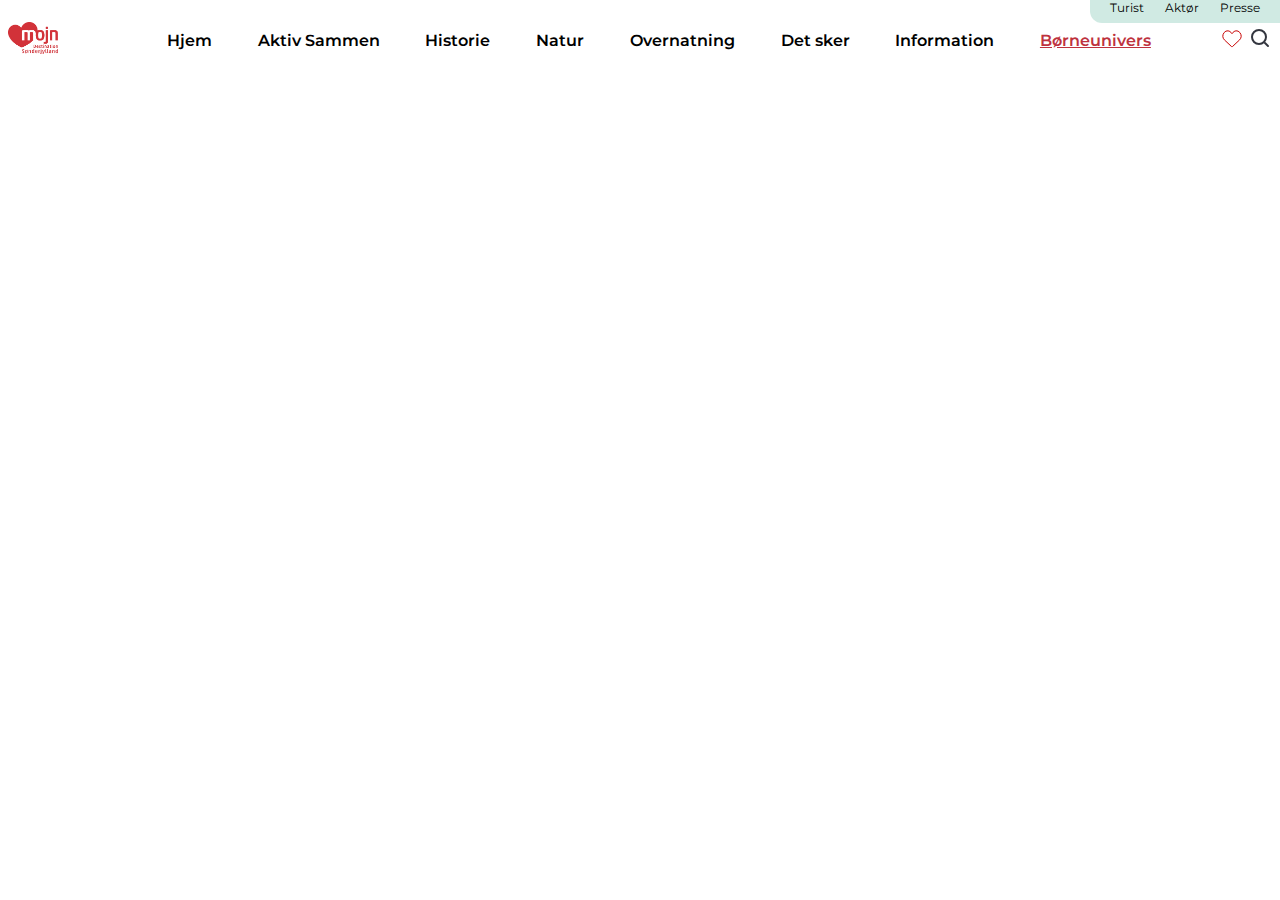
==== boerneunivers-kategori.html @ 02b63aae "Responsive header" ====
<!DOCTYPE html>
<html lang="en">
<head>
    <meta charset="UTF-8">
    <meta name="viewport" content="width=device-width, initial-scale=1.0">
    <title>VisitSønderborg</title>
    <link rel="stylesheet" href="style.css">
</head>
<body>
    <header class="header">
        <a href="index.html"><img class="navbar__logo" src="images/logo.png" alt="Destination Sønderjyllands logo"></a>                
        <nav class="navbar">
            <ul class="navbar__menu">
                <svg class="backButton" width="29" height="29" viewBox="0 0 29 29" fill="none" xmlns="http://www.w3.org/2000/svg">
                    <mask id="mask0_703_14806" style="mask-type:alpha" maskUnits="userSpaceOnUse" x="0" y="0" width="29" height="29">
                    <rect width="29" height="29" fill="#D9D9D9"/>
                    </mask>
                    <g mask="url(#mask0_703_14806)">
                    <path d="M9.45586 15.7083L16.2225 22.475L14.5007 24.1666L4.83398 14.5L14.5007 4.83331L16.2225 6.52498L9.45586 13.2916H24.1673V15.7083H9.45586Z" fill="#1C1B1F"/>
                    </g>
                    </svg>
                    
                <li class="menuItem">
                    <a href="index.html" class="menuLink">Hjem</a>
                </li>
                <li class="menuItem">
                    <a href="aktivsammen.html" class="menuLink">Aktiv Sammen</a>
                </li>
                <li class="menuItem">
                    <a href="#" class="menuLink">Historie</a>
                </li>
                <li class="menuItem">
                    <a href="#" class="menuLink">Natur</a>
                </li>
                <li class="menuItem">
                    <a href="#" class="menuLink">Overnatning</a>
                </li>
                <li class="menuItem">
                    <a href="#" class="menuLink">Det sker</a>
                </li>
                <li class="menuItem">
                    <a href="#" class="menuLink">Information</a>
                </li>
                <li class="menuItem">
                    <a href="#" class="menuLink menuLink--active">Børneunivers</a>
                </li>
            </ul>
        </nav>
        <section class="header__icons">
        <svg class="wishlist" width="24" height="24" viewBox="0 0 24 24" fill="none" xmlns="http://www.w3.org/2000/svg">
            <path d="M4.45067 13.9082L11.4033 20.4395C11.6428 20.6644 11.7625 20.7769 11.9037 20.8046C11.9673 20.8171 12.0327 20.8171 12.0963 20.8046C12.2375 20.7769 12.3572 20.6644 12.5967 20.4395L19.5493 13.9082C21.5055 12.0706 21.743 9.0466 20.0978 6.92607L19.7885 6.52734C17.8203 3.99058 13.8696 4.41601 12.4867 7.31365C12.2913 7.72296 11.7087 7.72296 11.5133 7.31365C10.1304 4.41601 6.17972 3.99058 4.21154 6.52735L3.90219 6.92607C2.25695 9.0466 2.4945 12.0706 4.45067 13.9082Z" stroke="#C80000"/>
            </svg>
            <svg class="search" width="24" height="24" viewBox="0 0 24 24" fill="none" xmlns="http://www.w3.org/2000/svg">
                <circle cx="11" cy="11" r="7" stroke="#33363F" stroke-width="2"/>
                <path d="M20 20L17 17" stroke="#33363F" stroke-width="2" stroke-linecap="round"/>
                </svg>
            </section>
            <div class="hamburger">
                <span class="hamburger__bar"></span>
                <span class="hamburger__bar"></span>
                <span class="hamburger__bar"></span>
            </div>
        <section class="header__targetGroups">
            <a href="#" class="header__targetGroup">Turist</a>
            <a href="" class="header__targetGroup">Aktør</a>
            <a href="" class="header__targetGroup">Presse</a>
        </section>
    </header>
    <script src="headerScript.js"></script>
</body>
</html>
---- style.css ----
/* Font */
@import url('https://fonts.googleapis.com/css2?family=Montserrat:ital,wght@0,100..900;1,100..900&display=swap');

/* Custom properties for colors */

:root{
    --accent-primary:#BE323E;
    --mintgreen:#D0EAE3;
}

body{
    margin: 0;
        font-family: "Montserrat", sans-serif;
        font-optical-sizing: auto;
        font-style: normal;
}

 /* CSS for the header and navbar, with responsive design
 when the container gets lower than 500px the navbar will collapse into a burgermenu instead */

 .header {
    width: 100vw;
    height: 80px;
    display: flex;
    align-items: center;
    justify-content: space-between;
    container-type: inline-size;
    container-name:header;
    
 }
 .header__targetGroups {
    position: absolute;
    right: 0;
    top: 0;
    width: 100%;
    background-color: var(--mintgreen) ;
    display: flex;
    justify-content: space-between;
    width: 150px;
    padding-inline-start: 20px;
    padding-inline-end: 20px;
    padding-block-end: 8px;
    border-radius: 0 0 0 12px;
 }
 .header__targetGroup{
   text-decoration: none;
   color: black;
   font-size: 12px;
 }
 .header__icons{
    margin-inline-end: 8px;
 }
 .search{
    cursor: pointer;
 }
 .wishlist{
    cursor: pointer;
 }
 .navbar__logo{
    width: 50px;
    margin-inline-start: 8px ;
 }
 .navbar{
    flex-grow: 1;
    max-width: 80%;
 }
 .navbar__menu{
    list-style: none;
    display: flex;
    justify-content: space-between;
    transition: 0.5s;
 }
 .navbar__menu.active {
   left: 0;
 }
 .menuLink{
    text-decoration: none;
    color: black;
    font-weight: 600;
    font-size: 1rem;
 }
 .menuLink:hover{
    color: var(--accent-primary);
 }
 .menuLink--active{
    text-decoration: underline;
    color: var(--accent-primary);
 }
 .hamburger{
   display: none;
 }
 .hamburger__bar {
   display: block;
   width: 25px;
   height: 3px;
   margin: 5px auto;
   background-color: #101010;
 }
 .backButton{
   display: none;
 }

 /* container query for a smaller screen */
 @container header (max-width:970px){
   .navbar{
      max-width: 100%;
   }
   .menuLink{
      font-size: 0.75rem;
   }
 }
 
 /* container query for mobile */
 @container header (max-width:745px) {
    .header__targetGroups{
        display: none;
    }
    .navbar__menu{
        position: fixed;
        flex-direction: column;
        background-color: white;
        width: 100vw;
        height: 50vh;
        z-index: 5;
        left:100%;
        top: 0;
        max-height: 350px;
    }
    .hamburger {
      display: block;
      margin-inline-end: 8px;
    }
    .backButton{
      display: block;
    }
 }
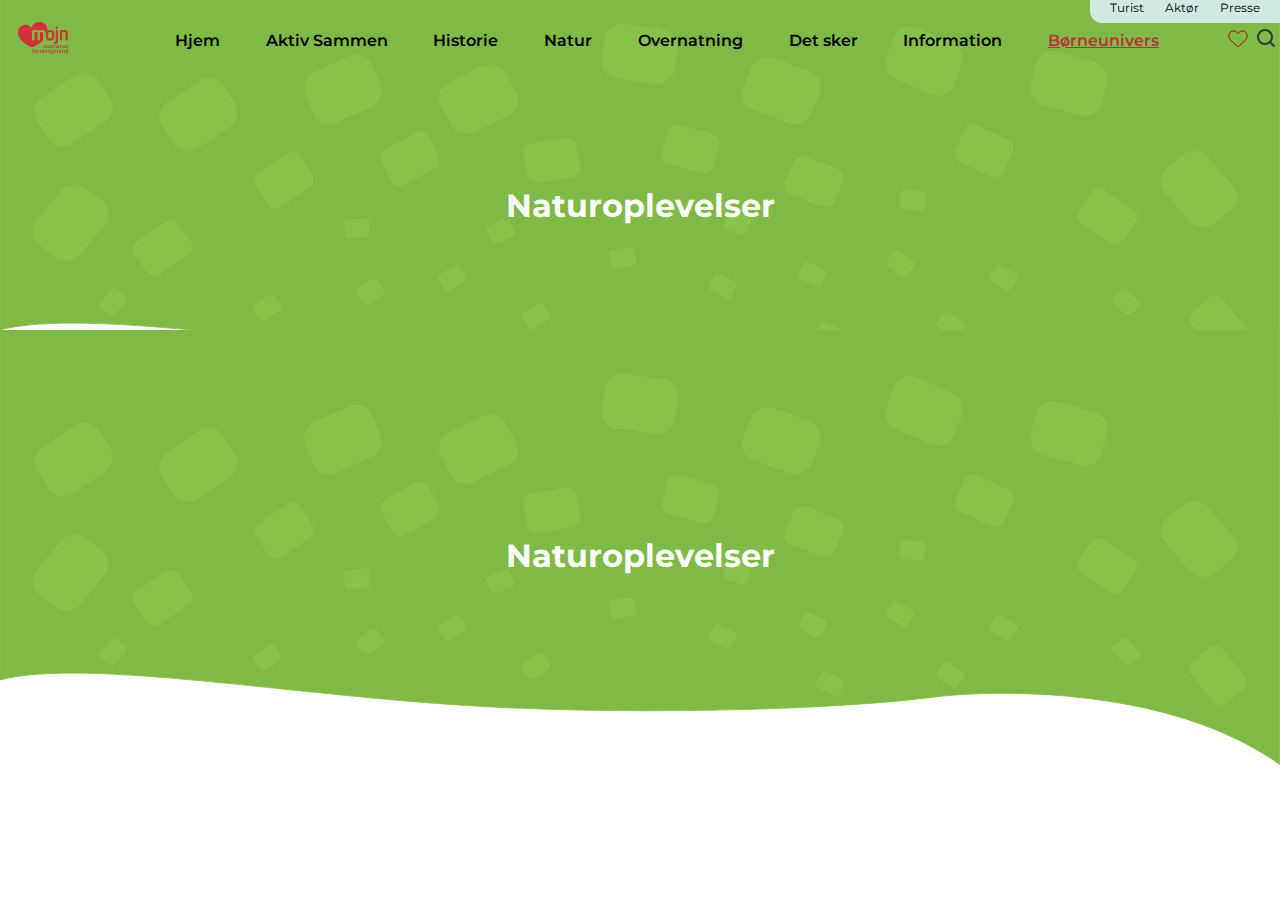
==== commit 10a4de77: "header kids" ====
--- a/boerneunivers-kategori.html
+++ b/boerneunivers-kategori.html
@@ -66,6 +66,12 @@
             <a href="" class="header__targetGroup">Presse</a>
         </section>
     </header>
+    <header class="childCategory__header">
+        <h1 class="childCategory__headline">Naturoplevelser</h1>
+    </header>
+    <header class="childCategory__header">
+        <h1 class="childCategory__headline">Naturoplevelser</h1>
+    </header>
     <script src="headerScript.js"></script>
 </body>
 </html>--- a/style.css
+++ b/style.css
@@ -1,39 +1,63 @@
 /* Font */
-@import url('https://fonts.googleapis.com/css2?family=Montserrat:ital,wght@0,100..900;1,100..900&display=swap');
+@import url("https://fonts.googleapis.com/css2?family=Montserrat:ital,wght@0,100..900;1,100..900&display=swap");
 
 /* Custom properties for colors */
 
-:root{
-    --accent-primary:#BE323E;
-    --mintgreen:#D0EAE3;
-}
-
-body{
+:root {
+    /* colors fill */
+    --mintgreen: #d0eae3;
+
+    /* colors text */
+    --text__primary: #000000;
+    --text__secondary: #ffffff;
+	--text__noFocus: #C7C7C7;
+    --text__accent--primary: #be323e;
+    --text__accent--secondary: #17156a;
+    --textKids__accent--blue: #24a6f0;
+    --textKids__accent--yellow: #ef9906;
+    --textKids__accent--pink: #fb9da4;
+
+    --borderRadius__S: 8px;
+    --borderRadius__M: 12px;
+
+    /* spacing */
+    --spacing__16: 16px;
+    --spacing__32: 32px;
+    --spacing__48: 48px;
+    --spacing__92: 92px;
+    --spacing__228: 228px;
+}
+
+body {
     margin: 0;
-        font-family: "Montserrat", sans-serif;
-        font-optical-sizing: auto;
-        font-style: normal;
-}
-
- /* CSS for the header and navbar, with responsive design
- when the container gets lower than 500px the navbar will collapse into a burgermenu instead */
-
- .header {
+    font-family: "Montserrat", sans-serif;
+    font-optical-sizing: auto;
+    font-style: normal;
+}
+
+p {
+    line-height: 24px;
+}
+
+/* CSS for the header and navbar, with responsive design
+ when the container gets lower than 745px the navbar will collapse into a burgermenu instead */
+
+.header {
     width: 100vw;
     height: 80px;
+    margin-left: 10px;
+	box-sizing: border-box;
     display: flex;
     align-items: center;
     justify-content: space-between;
     container-type: inline-size;
-    container-name:header;
-    
- }
- .header__targetGroups {
+    container-name: header;
+}
+.header__targetGroups {
     position: absolute;
     right: 0;
     top: 0;
-    width: 100%;
-    background-color: var(--mintgreen) ;
+    background-color: var(--mintgreen);
     display: flex;
     justify-content: space-between;
     width: 150px;
@@ -41,96 +65,204 @@
     padding-inline-end: 20px;
     padding-block-end: 8px;
     border-radius: 0 0 0 12px;
- }
- .header__targetGroup{
-   text-decoration: none;
-   color: black;
-   font-size: 12px;
- }
- .header__icons{
-    margin-inline-end: 8px;
- }
- .search{
+}
+.header__targetGroup {
+    text-decoration: none;
+    color: black;
+    font-size: 12px;
+}
+.header__icons {
+    margin-inline-end: 12px;
+}
+.search {
     cursor: pointer;
- }
- .wishlist{
+}
+.wishlist {
     cursor: pointer;
- }
- .navbar__logo{
+}
+.navbar__logo {
     width: 50px;
-    margin-inline-start: 8px ;
- }
- .navbar{
+    margin-inline-start: 8px;
+}
+.navbar {
     flex-grow: 1;
     max-width: 80%;
- }
- .navbar__menu{
+}
+.navbar__menu {
     list-style: none;
     display: flex;
     justify-content: space-between;
     transition: 0.5s;
- }
- .navbar__menu.active {
-   left: 0;
- }
- .menuLink{
+}
+.navbar__menu.active {
+    left: 0;
+}
+.menuLink {
     text-decoration: none;
     color: black;
     font-weight: 600;
     font-size: 1rem;
- }
- .menuLink:hover{
-    color: var(--accent-primary);
- }
- .menuLink--active{
+}
+.menuLink:hover {
+    color: var(--text__accent--primary);
+}
+.menuLink--active {
     text-decoration: underline;
-    color: var(--accent-primary);
- }
- .hamburger{
-   display: none;
- }
- .hamburger__bar {
-   display: block;
-   width: 25px;
-   height: 3px;
-   margin: 5px auto;
-   background-color: #101010;
- }
- .backButton{
-   display: none;
- }
-
- /* container query for a smaller screen */
- @container header (max-width:970px){
-   .navbar{
-      max-width: 100%;
-   }
-   .menuLink{
-      font-size: 0.75rem;
-   }
- }
- 
- /* container query for mobile */
- @container header (max-width:745px) {
-    .header__targetGroups{
+    color: var(--text__accent--primary);
+}
+.hamburger {
+    display: none;
+}
+.hamburger__bar {
+    display: block;
+    width: 25px;
+    height: 3px;
+    margin: 5px auto;
+    background-color: #101010;
+}
+.backButton {
+    display: none;
+}
+
+/* container query for a smaller screen */
+@container header (max-width:970px) {
+    .navbar {
+        max-width: 100%;
+    }
+    .menuLink {
+        font-size: 0.75rem;
+    }
+}
+
+/* container query for mobile */
+@container header (max-width:745px) {
+    .header__targetGroups {
         display: none;
     }
-    .navbar__menu{
+    .navbar__menu {
         position: fixed;
         flex-direction: column;
         background-color: white;
         width: 100vw;
         height: 50vh;
         z-index: 5;
-        left:100%;
+        left: 100%;
         top: 0;
         max-height: 350px;
     }
     .hamburger {
-      display: block;
-      margin-inline-end: 8px;
-    }
-    .backButton{
-      display: block;
-    }
- }+        display: block;
+        margin-inline-end: 8px;
+    }
+    .backButton {
+        display: block;
+    }
+}
+
+/* ---------- hero Section ------------- */
+.heroSection {
+    width: 100vw;
+	position: relative;
+}
+.heroSection__backgroundImage {
+    width: 100%;
+    z-index: -2;
+}
+/* SoMe section */
+.socialMedia {
+    display: flex;
+    flex-direction: column;
+    align-items: center;
+    gap: var(--spacing__32);
+    position: absolute;
+    left: var(--spacing__48);
+	top: var(--spacing__32);
+}
+.socialMedia__line {
+    width: 1px;
+    height: var(--spacing__228);
+    background-color: white;
+}
+
+/* text */
+.heroSection__text {
+    display: flex;
+    flex-direction: column;
+    align-items: flex-end;
+    text-align: right;
+    max-width: 40vw;
+    position: absolute;
+    top: 10%;
+    right: var(--spacing__92);
+    color: var(--text__secondary);
+}
+.heroSection__title {
+    font-size: 4.5rem;
+    line-height: 5.5rem;
+    font-weight: 800;
+    margin-bottom: 0;
+}
+.imageCredit {
+    font-size: 8px;
+}
+
+/* ------------ CategorySlider ------------ */
+.categorySlider {
+	width: 100%;
+	display: flex;
+	gap: 20px;
+	color: var(--text__noFocus);
+	overflow-x: scroll;
+	position: absolute;
+	bottom: 20%;
+}
+.categorySlider__image {
+	border-radius: var(--borderRadius__M);
+	height: 397px;
+	width: 265px;
+	object-fit: cover; 
+	box-shadow: -4px 4px 10px 0px rgba(0,0,0,0.45);
+}
+.categorySlider__description {
+	font-size: 0.75rem;
+}
+
+.categorySlider__card--focus {
+	color: var(--text__secondary);
+
+	& .categorySlider__image {
+		height: 536px;
+		width: 328px;
+		box-shadow: 0px 0px 27px 0px rgba(0,0,0,0.77)
+	}
+	& .categorySlider__title {
+		font-size: 2rem;
+	}
+}
+
+.heroSection__background {
+	background-color: #06433C;
+	width: 100%;
+	height: 600px;
+	z-index: -1;
+	position: absolute;
+	top: 0;
+}
+
+/*header with headline for the page*/
+
+.childCategory__header{
+    background-image: url(images/kids_green_backdrop.svg);
+    background-repeat: no-repeat;
+    background-size:cover;
+    width: 100vw;
+    height: 450px;
+    display: grid;
+    place-items: center;
+    margin-top: -100px;
+    z-index: -1;
+  }
+  .childCategory__headline{
+    color: white;
+  }
+
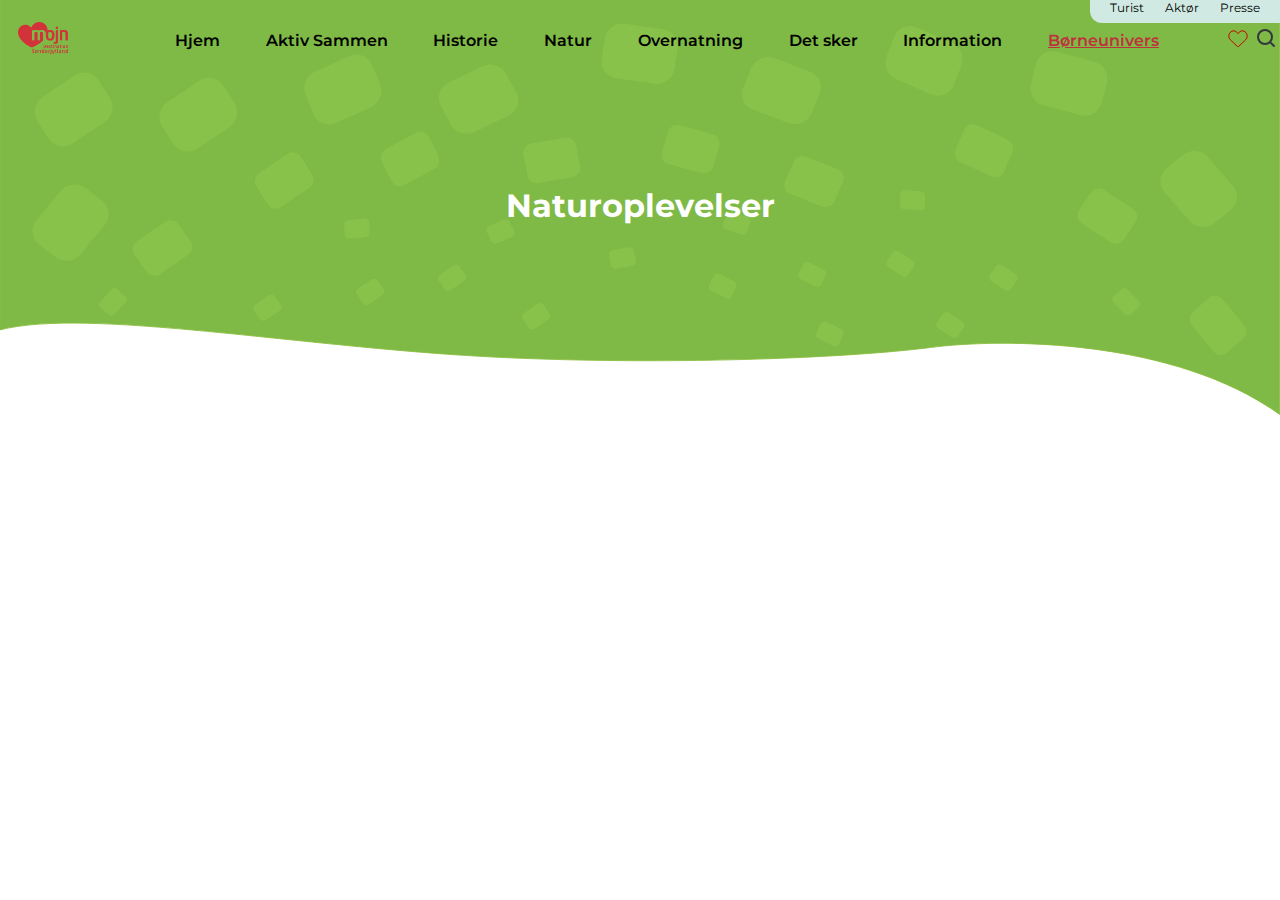
==== commit fbaa67fc: "fixed error" ====
--- a/boerneunivers-kategori.html
+++ b/boerneunivers-kategori.html
@@ -69,9 +69,6 @@
     <header class="childCategory__header">
         <h1 class="childCategory__headline">Naturoplevelser</h1>
     </header>
-    <header class="childCategory__header">
-        <h1 class="childCategory__headline">Naturoplevelser</h1>
-    </header>
     <script src="headerScript.js"></script>
 </body>
 </html>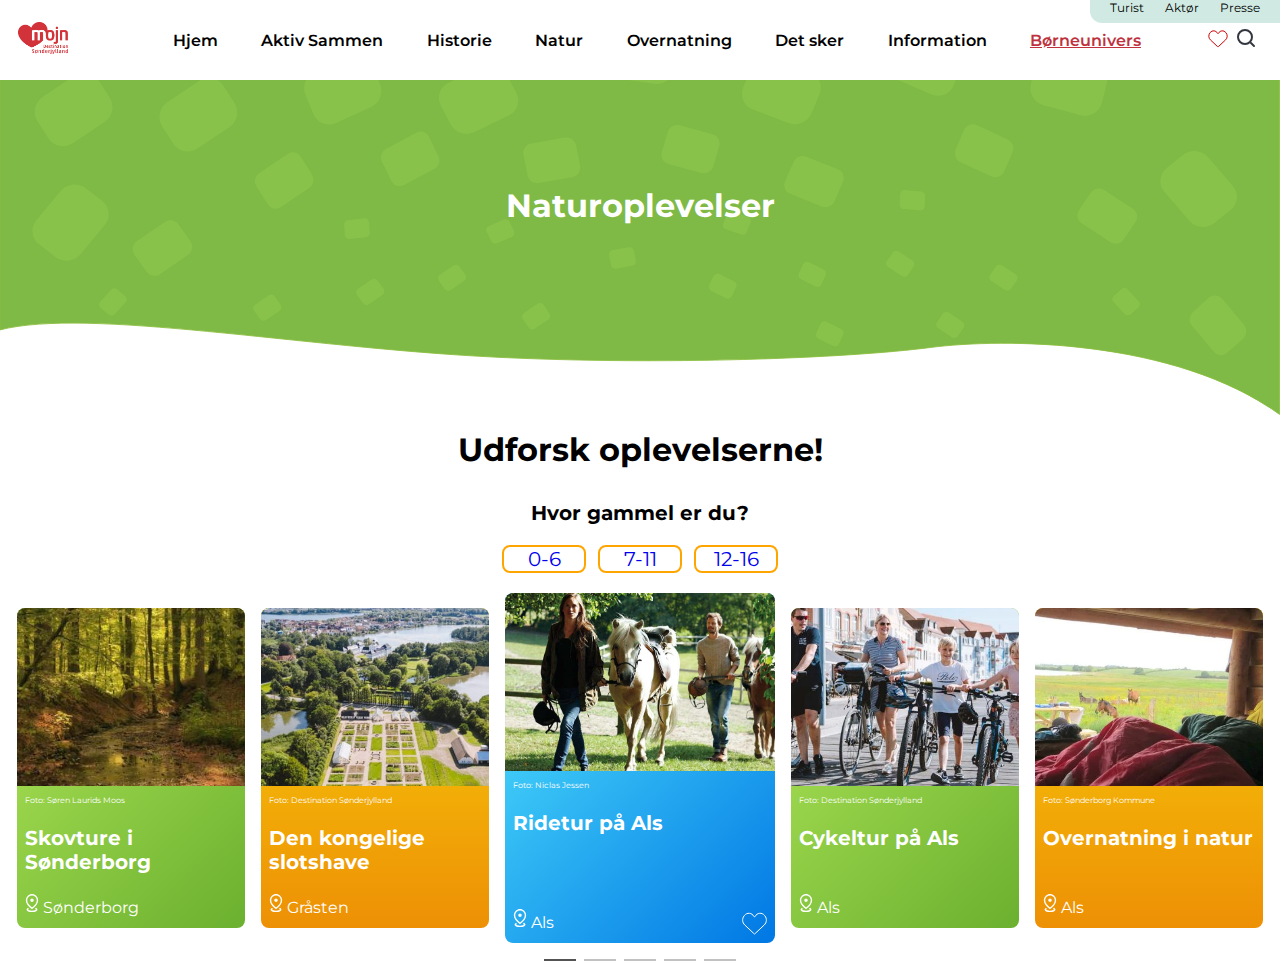
==== commit 6bf1339d: "Sammenlagt dagens arbejde" ====
--- a/boerneunivers-kategori.html
+++ b/boerneunivers-kategori.html
@@ -6,7 +6,7 @@
     <title>VisitSønderborg</title>
     <link rel="stylesheet" href="style.css">
 </head>
-<body>
+<body class="kidsCategory__body">
     <header class="header">
         <a href="index.html"><img class="navbar__logo" src="images/logo.png" alt="Destination Sønderjyllands logo"></a>                
         <nav class="navbar">
@@ -42,7 +42,7 @@
                     <a href="#" class="menuLink">Information</a>
                 </li>
                 <li class="menuItem">
-                    <a href="#" class="menuLink menuLink--active">Børneunivers</a>
+                    <a href="boerneunivers.html" class="menuLink menuLink--active">Børneunivers</a>
                 </li>
             </ul>
         </nav>
@@ -66,9 +66,89 @@
             <a href="" class="header__targetGroup">Presse</a>
         </section>
     </header>
-    <header class="childCategory__header">
-        <h1 class="childCategory__headline">Naturoplevelser</h1>
+    <header class="kidsCategory__header">
+        <h1 class="kidsCategory__headline">Naturoplevelser</h1>
     </header>
+    <h5 class="kidsSlider__headline">Udforsk oplevelserne!</h5>
+        <h6 class="kidsSlider__subHeadline">Hvor gammel er du?</h6>
+        <section class="ageButtons">
+            <a href="#" class="ageButton">0-6</a>
+            <a href="#" class="ageButton">7-11</a>
+            <a href="#" class="ageButton">12-16</a>
+        </section>
+    <section class="kidsSlider">
+        <article class="kidsSlider__card" >
+            <img src="images/nature_forest.png" alt="En skov" class="kidsSlider__image">
+            <p class="imageCredit">Foto: Søren Laurids Moos</p>
+            <h6 class="kidsSlider__title">Skovture i Sønderborg</h6>
+            <p class="kidsSlider__location"><svg width="14" height="19" viewBox="0 0 14 19" fill="none" xmlns="http://www.w3.org/2000/svg">
+                <path d="M6.99988 18.0688C5.40138 18.0688 4.09513 17.8394 3.08112 17.3806C2.06712 16.9217 1.56012 16.3294 1.56012 15.6037C1.56012 15.2677 1.68657 14.9517 1.93948 14.6557C2.19239 14.3598 2.54204 14.1057 2.98841 13.8934L4.10545 14.9069C3.90284 14.9881 3.6899 15.0893 3.46664 15.2106C3.24353 15.332 3.09074 15.4599 3.00828 15.5944C3.16469 15.8771 3.63014 16.1237 4.40464 16.334C5.17898 16.5445 6.04256 16.6497 6.99538 16.6497C7.94805 16.6497 8.81557 16.5445 9.59795 16.334C10.3802 16.1237 10.8496 15.8771 11.0061 15.5944C10.926 15.4502 10.7644 15.3174 10.5213 15.1962C10.278 15.0749 10.0472 14.9736 9.82903 14.8922L10.9314 13.8644C11.4153 14.0864 11.7877 14.3453 12.0484 14.6413C12.3092 14.9373 12.4396 15.2567 12.4396 15.5996C12.4396 16.3267 11.9326 16.9199 10.9186 17.3794C9.90463 17.839 8.59838 18.0688 6.99988 18.0688ZM7.02353 13.4568C8.5905 12.2694 9.76667 11.0932 10.552 9.92834C11.3374 8.76328 11.7301 7.60651 11.7301 6.45801C11.7301 4.82561 11.2192 3.59338 10.1973 2.76134C9.17539 1.92913 8.11109 1.51303 7.00437 1.51303C5.89766 1.51303 4.83186 1.92937 3.80698 2.76205C2.78209 3.59457 2.26965 4.82742 2.26965 6.46061C2.26965 7.53342 2.65745 8.64597 3.43305 9.79826C4.20865 10.9505 5.40548 12.1701 7.02353 13.4568ZM6.99988 15.2307C4.93545 13.6872 3.3945 12.1882 2.37703 10.7337C1.3594 9.27927 0.850586 7.85453 0.850586 6.45943C0.850586 5.40569 1.03648 4.48282 1.40828 3.69083C1.78008 2.89883 2.26004 2.23565 2.84816 1.70129C3.43644 1.16709 4.09647 0.765655 4.82823 0.496978C5.55984 0.228301 6.28419 0.0939636 7.0013 0.0939636C7.7184 0.0939636 8.44228 0.228301 9.17294 0.496978C9.90376 0.765655 10.5633 1.16709 11.1516 1.70129C11.7397 2.23565 12.2197 2.89907 12.5915 3.69154C12.9633 4.48401 13.1492 5.40616 13.1492 6.45801C13.1492 7.85327 12.6404 9.27825 11.6227 10.7329C10.6053 12.1876 9.06431 13.6869 6.99988 15.2307ZM7.00437 8.0353C7.47314 8.0353 7.87457 7.86974 8.20869 7.53863C8.54296 7.20751 8.71009 6.8045 8.71009 6.32958C8.71009 5.85483 8.54264 5.45039 8.20774 5.11628C7.87284 4.78201 7.47022 4.61488 6.99988 4.61488C6.53411 4.61488 6.13267 4.78233 5.79556 5.11723C5.4583 5.45228 5.28967 5.8549 5.28967 6.32509C5.28967 6.803 5.4583 7.20751 5.79556 7.53863C6.13267 7.86974 6.53561 8.0353 7.00437 8.0353Z" fill="white"/>
+                </svg> Sønderborg
+                </p>
+                <svg class="addToWishlist" width="25" height="23" viewBox="0 0 25 23" fill="none" xmlns="http://www.w3.org/2000/svg">
+                    <path d="M2.74887 12.9648L11.8154 21.4818C12.1398 21.7866 12.3021 21.939 12.5001 21.939C12.6981 21.939 12.8603 21.7866 13.1848 21.4818L22.2513 12.9648C24.778 10.5912 25.0849 6.6852 22.9598 3.94618L22.5602 3.43116C20.0179 0.154504 14.915 0.704023 13.1287 4.4468C12.8764 4.97549 12.1238 4.97549 11.8715 4.4468C10.0851 0.704023 4.98222 0.154506 2.43999 3.43116L2.04041 3.94618C-0.0846941 6.6852 0.222147 10.5912 2.74887 12.9648Z" stroke="white"/>
+                    </svg>
+                    
+        </article>
+        <article class="kidsSlider__card ">
+            <img src="images/nature_garden.png" alt="Den kongelige slotshave i Gråsten" class="kidsSlider__image">
+            <p class="imageCredit">Foto: Destination Sønderjylland</p>
+            <h6 class="kidsSlider__title">Den kongelige slotshave</h6>
+            <p class="kidsSlider__location"><svg width="14" height="19" viewBox="0 0 14 19" fill="none" xmlns="http://www.w3.org/2000/svg">
+                <path d="M6.99988 18.0688C5.40138 18.0688 4.09513 17.8394 3.08112 17.3806C2.06712 16.9217 1.56012 16.3294 1.56012 15.6037C1.56012 15.2677 1.68657 14.9517 1.93948 14.6557C2.19239 14.3598 2.54204 14.1057 2.98841 13.8934L4.10545 14.9069C3.90284 14.9881 3.6899 15.0893 3.46664 15.2106C3.24353 15.332 3.09074 15.4599 3.00828 15.5944C3.16469 15.8771 3.63014 16.1237 4.40464 16.334C5.17898 16.5445 6.04256 16.6497 6.99538 16.6497C7.94805 16.6497 8.81557 16.5445 9.59795 16.334C10.3802 16.1237 10.8496 15.8771 11.0061 15.5944C10.926 15.4502 10.7644 15.3174 10.5213 15.1962C10.278 15.0749 10.0472 14.9736 9.82903 14.8922L10.9314 13.8644C11.4153 14.0864 11.7877 14.3453 12.0484 14.6413C12.3092 14.9373 12.4396 15.2567 12.4396 15.5996C12.4396 16.3267 11.9326 16.9199 10.9186 17.3794C9.90463 17.839 8.59838 18.0688 6.99988 18.0688ZM7.02353 13.4568C8.5905 12.2694 9.76667 11.0932 10.552 9.92834C11.3374 8.76328 11.7301 7.60651 11.7301 6.45801C11.7301 4.82561 11.2192 3.59338 10.1973 2.76134C9.17539 1.92913 8.11109 1.51303 7.00437 1.51303C5.89766 1.51303 4.83186 1.92937 3.80698 2.76205C2.78209 3.59457 2.26965 4.82742 2.26965 6.46061C2.26965 7.53342 2.65745 8.64597 3.43305 9.79826C4.20865 10.9505 5.40548 12.1701 7.02353 13.4568ZM6.99988 15.2307C4.93545 13.6872 3.3945 12.1882 2.37703 10.7337C1.3594 9.27927 0.850586 7.85453 0.850586 6.45943C0.850586 5.40569 1.03648 4.48282 1.40828 3.69083C1.78008 2.89883 2.26004 2.23565 2.84816 1.70129C3.43644 1.16709 4.09647 0.765655 4.82823 0.496978C5.55984 0.228301 6.28419 0.0939636 7.0013 0.0939636C7.7184 0.0939636 8.44228 0.228301 9.17294 0.496978C9.90376 0.765655 10.5633 1.16709 11.1516 1.70129C11.7397 2.23565 12.2197 2.89907 12.5915 3.69154C12.9633 4.48401 13.1492 5.40616 13.1492 6.45801C13.1492 7.85327 12.6404 9.27825 11.6227 10.7329C10.6053 12.1876 9.06431 13.6869 6.99988 15.2307ZM7.00437 8.0353C7.47314 8.0353 7.87457 7.86974 8.20869 7.53863C8.54296 7.20751 8.71009 6.8045 8.71009 6.32958C8.71009 5.85483 8.54264 5.45039 8.20774 5.11628C7.87284 4.78201 7.47022 4.61488 6.99988 4.61488C6.53411 4.61488 6.13267 4.78233 5.79556 5.11723C5.4583 5.45228 5.28967 5.8549 5.28967 6.32509C5.28967 6.803 5.4583 7.20751 5.79556 7.53863C6.13267 7.86974 6.53561 8.0353 7.00437 8.0353Z" fill="white"/>
+                </svg> Gråsten
+                </p>
+                <svg class="addToWishlist" width="25" height="23" viewBox="0 0 25 23" fill="none" xmlns="http://www.w3.org/2000/svg">
+                    <path d="M2.74887 12.9648L11.8154 21.4818C12.1398 21.7866 12.3021 21.939 12.5001 21.939C12.6981 21.939 12.8603 21.7866 13.1848 21.4818L22.2513 12.9648C24.778 10.5912 25.0849 6.6852 22.9598 3.94618L22.5602 3.43116C20.0179 0.154504 14.915 0.704023 13.1287 4.4468C12.8764 4.97549 12.1238 4.97549 11.8715 4.4468C10.0851 0.704023 4.98222 0.154506 2.43999 3.43116L2.04041 3.94618C-0.0846941 6.6852 0.222147 10.5912 2.74887 12.9648Z" stroke="white"/>
+                    </svg>
+                    
+        </article>
+        <article class="kidsSlider__card kidsSlider__card--focus" id="slideOne">
+            <img src="images/nature__horseriding.png" alt="En kvinde og en mand der trækker med deres heste" class="kidsSlider__image">
+            <p class="imageCredit">Foto: Niclas Jessen</p>
+            <h6 class="kidsSlider__title">Ridetur på Als</h6>
+            <p class="kidsSlider__location"><svg width="14" height="19" viewBox="0 0 14 19" fill="none" xmlns="http://www.w3.org/2000/svg">
+                <path d="M6.99988 18.0688C5.40138 18.0688 4.09513 17.8394 3.08112 17.3806C2.06712 16.9217 1.56012 16.3294 1.56012 15.6037C1.56012 15.2677 1.68657 14.9517 1.93948 14.6557C2.19239 14.3598 2.54204 14.1057 2.98841 13.8934L4.10545 14.9069C3.90284 14.9881 3.6899 15.0893 3.46664 15.2106C3.24353 15.332 3.09074 15.4599 3.00828 15.5944C3.16469 15.8771 3.63014 16.1237 4.40464 16.334C5.17898 16.5445 6.04256 16.6497 6.99538 16.6497C7.94805 16.6497 8.81557 16.5445 9.59795 16.334C10.3802 16.1237 10.8496 15.8771 11.0061 15.5944C10.926 15.4502 10.7644 15.3174 10.5213 15.1962C10.278 15.0749 10.0472 14.9736 9.82903 14.8922L10.9314 13.8644C11.4153 14.0864 11.7877 14.3453 12.0484 14.6413C12.3092 14.9373 12.4396 15.2567 12.4396 15.5996C12.4396 16.3267 11.9326 16.9199 10.9186 17.3794C9.90463 17.839 8.59838 18.0688 6.99988 18.0688ZM7.02353 13.4568C8.5905 12.2694 9.76667 11.0932 10.552 9.92834C11.3374 8.76328 11.7301 7.60651 11.7301 6.45801C11.7301 4.82561 11.2192 3.59338 10.1973 2.76134C9.17539 1.92913 8.11109 1.51303 7.00437 1.51303C5.89766 1.51303 4.83186 1.92937 3.80698 2.76205C2.78209 3.59457 2.26965 4.82742 2.26965 6.46061C2.26965 7.53342 2.65745 8.64597 3.43305 9.79826C4.20865 10.9505 5.40548 12.1701 7.02353 13.4568ZM6.99988 15.2307C4.93545 13.6872 3.3945 12.1882 2.37703 10.7337C1.3594 9.27927 0.850586 7.85453 0.850586 6.45943C0.850586 5.40569 1.03648 4.48282 1.40828 3.69083C1.78008 2.89883 2.26004 2.23565 2.84816 1.70129C3.43644 1.16709 4.09647 0.765655 4.82823 0.496978C5.55984 0.228301 6.28419 0.0939636 7.0013 0.0939636C7.7184 0.0939636 8.44228 0.228301 9.17294 0.496978C9.90376 0.765655 10.5633 1.16709 11.1516 1.70129C11.7397 2.23565 12.2197 2.89907 12.5915 3.69154C12.9633 4.48401 13.1492 5.40616 13.1492 6.45801C13.1492 7.85327 12.6404 9.27825 11.6227 10.7329C10.6053 12.1876 9.06431 13.6869 6.99988 15.2307ZM7.00437 8.0353C7.47314 8.0353 7.87457 7.86974 8.20869 7.53863C8.54296 7.20751 8.71009 6.8045 8.71009 6.32958C8.71009 5.85483 8.54264 5.45039 8.20774 5.11628C7.87284 4.78201 7.47022 4.61488 6.99988 4.61488C6.53411 4.61488 6.13267 4.78233 5.79556 5.11723C5.4583 5.45228 5.28967 5.8549 5.28967 6.32509C5.28967 6.803 5.4583 7.20751 5.79556 7.53863C6.13267 7.86974 6.53561 8.0353 7.00437 8.0353Z" fill="white"/>
+                </svg> Als
+                </p>
+                <svg class="addToWishlist" width="25" height="23" viewBox="0 0 25 23" fill="none" xmlns="http://www.w3.org/2000/svg">
+                    <path d="M2.74887 12.9648L11.8154 21.4818C12.1398 21.7866 12.3021 21.939 12.5001 21.939C12.6981 21.939 12.8603 21.7866 13.1848 21.4818L22.2513 12.9648C24.778 10.5912 25.0849 6.6852 22.9598 3.94618L22.5602 3.43116C20.0179 0.154504 14.915 0.704023 13.1287 4.4468C12.8764 4.97549 12.1238 4.97549 11.8715 4.4468C10.0851 0.704023 4.98222 0.154506 2.43999 3.43116L2.04041 3.94618C-0.0846941 6.6852 0.222147 10.5912 2.74887 12.9648Z" stroke="white"/>
+                    </svg>
+                    
+        </article>
+        <article class="kidsSlider__card" id="slideTwo">
+            <img src="images/nature_bikes.png" alt="En familie på cykeltur" class="kidsSlider__image">
+            <p class="imageCredit">Foto: Destination Sønderjylland</p>
+            <h6 class="kidsSlider__title">Cykeltur på Als</h6>
+            <p class="kidsSlider__location"><svg width="14" height="19" viewBox="0 0 14 19" fill="none" xmlns="http://www.w3.org/2000/svg">
+                <path d="M6.99988 18.0688C5.40138 18.0688 4.09513 17.8394 3.08112 17.3806C2.06712 16.9217 1.56012 16.3294 1.56012 15.6037C1.56012 15.2677 1.68657 14.9517 1.93948 14.6557C2.19239 14.3598 2.54204 14.1057 2.98841 13.8934L4.10545 14.9069C3.90284 14.9881 3.6899 15.0893 3.46664 15.2106C3.24353 15.332 3.09074 15.4599 3.00828 15.5944C3.16469 15.8771 3.63014 16.1237 4.40464 16.334C5.17898 16.5445 6.04256 16.6497 6.99538 16.6497C7.94805 16.6497 8.81557 16.5445 9.59795 16.334C10.3802 16.1237 10.8496 15.8771 11.0061 15.5944C10.926 15.4502 10.7644 15.3174 10.5213 15.1962C10.278 15.0749 10.0472 14.9736 9.82903 14.8922L10.9314 13.8644C11.4153 14.0864 11.7877 14.3453 12.0484 14.6413C12.3092 14.9373 12.4396 15.2567 12.4396 15.5996C12.4396 16.3267 11.9326 16.9199 10.9186 17.3794C9.90463 17.839 8.59838 18.0688 6.99988 18.0688ZM7.02353 13.4568C8.5905 12.2694 9.76667 11.0932 10.552 9.92834C11.3374 8.76328 11.7301 7.60651 11.7301 6.45801C11.7301 4.82561 11.2192 3.59338 10.1973 2.76134C9.17539 1.92913 8.11109 1.51303 7.00437 1.51303C5.89766 1.51303 4.83186 1.92937 3.80698 2.76205C2.78209 3.59457 2.26965 4.82742 2.26965 6.46061C2.26965 7.53342 2.65745 8.64597 3.43305 9.79826C4.20865 10.9505 5.40548 12.1701 7.02353 13.4568ZM6.99988 15.2307C4.93545 13.6872 3.3945 12.1882 2.37703 10.7337C1.3594 9.27927 0.850586 7.85453 0.850586 6.45943C0.850586 5.40569 1.03648 4.48282 1.40828 3.69083C1.78008 2.89883 2.26004 2.23565 2.84816 1.70129C3.43644 1.16709 4.09647 0.765655 4.82823 0.496978C5.55984 0.228301 6.28419 0.0939636 7.0013 0.0939636C7.7184 0.0939636 8.44228 0.228301 9.17294 0.496978C9.90376 0.765655 10.5633 1.16709 11.1516 1.70129C11.7397 2.23565 12.2197 2.89907 12.5915 3.69154C12.9633 4.48401 13.1492 5.40616 13.1492 6.45801C13.1492 7.85327 12.6404 9.27825 11.6227 10.7329C10.6053 12.1876 9.06431 13.6869 6.99988 15.2307ZM7.00437 8.0353C7.47314 8.0353 7.87457 7.86974 8.20869 7.53863C8.54296 7.20751 8.71009 6.8045 8.71009 6.32958C8.71009 5.85483 8.54264 5.45039 8.20774 5.11628C7.87284 4.78201 7.47022 4.61488 6.99988 4.61488C6.53411 4.61488 6.13267 4.78233 5.79556 5.11723C5.4583 5.45228 5.28967 5.8549 5.28967 6.32509C5.28967 6.803 5.4583 7.20751 5.79556 7.53863C6.13267 7.86974 6.53561 8.0353 7.00437 8.0353Z" fill="white"/>
+                </svg> Als
+                </p>
+                <svg class="addToWishlist" width="25" height="23" viewBox="0 0 25 23" fill="none" xmlns="http://www.w3.org/2000/svg">
+                    <path d="M2.74887 12.9648L11.8154 21.4818C12.1398 21.7866 12.3021 21.939 12.5001 21.939C12.6981 21.939 12.8603 21.7866 13.1848 21.4818L22.2513 12.9648C24.778 10.5912 25.0849 6.6852 22.9598 3.94618L22.5602 3.43116C20.0179 0.154504 14.915 0.704023 13.1287 4.4468C12.8764 4.97549 12.1238 4.97549 11.8715 4.4468C10.0851 0.704023 4.98222 0.154506 2.43999 3.43116L2.04041 3.94618C-0.0846941 6.6852 0.222147 10.5912 2.74887 12.9648Z" stroke="white"/>
+                    </svg>
+                    
+        </article>
+        <article class="kidsSlider__card">
+            <img src="images/nature_shelter.png" alt="Shelter med udsigt over heste" class="kidsSlider__image">
+            <p class="imageCredit">Foto: Sønderborg Kommune </p>
+            <h6 class="kidsSlider__title">Overnatning i natur</h6>
+            <p class="kidsSlider__location"><svg width="14" height="19" viewBox="0 0 14 19" fill="none" xmlns="http://www.w3.org/2000/svg">
+                <path d="M6.99988 18.0688C5.40138 18.0688 4.09513 17.8394 3.08112 17.3806C2.06712 16.9217 1.56012 16.3294 1.56012 15.6037C1.56012 15.2677 1.68657 14.9517 1.93948 14.6557C2.19239 14.3598 2.54204 14.1057 2.98841 13.8934L4.10545 14.9069C3.90284 14.9881 3.6899 15.0893 3.46664 15.2106C3.24353 15.332 3.09074 15.4599 3.00828 15.5944C3.16469 15.8771 3.63014 16.1237 4.40464 16.334C5.17898 16.5445 6.04256 16.6497 6.99538 16.6497C7.94805 16.6497 8.81557 16.5445 9.59795 16.334C10.3802 16.1237 10.8496 15.8771 11.0061 15.5944C10.926 15.4502 10.7644 15.3174 10.5213 15.1962C10.278 15.0749 10.0472 14.9736 9.82903 14.8922L10.9314 13.8644C11.4153 14.0864 11.7877 14.3453 12.0484 14.6413C12.3092 14.9373 12.4396 15.2567 12.4396 15.5996C12.4396 16.3267 11.9326 16.9199 10.9186 17.3794C9.90463 17.839 8.59838 18.0688 6.99988 18.0688ZM7.02353 13.4568C8.5905 12.2694 9.76667 11.0932 10.552 9.92834C11.3374 8.76328 11.7301 7.60651 11.7301 6.45801C11.7301 4.82561 11.2192 3.59338 10.1973 2.76134C9.17539 1.92913 8.11109 1.51303 7.00437 1.51303C5.89766 1.51303 4.83186 1.92937 3.80698 2.76205C2.78209 3.59457 2.26965 4.82742 2.26965 6.46061C2.26965 7.53342 2.65745 8.64597 3.43305 9.79826C4.20865 10.9505 5.40548 12.1701 7.02353 13.4568ZM6.99988 15.2307C4.93545 13.6872 3.3945 12.1882 2.37703 10.7337C1.3594 9.27927 0.850586 7.85453 0.850586 6.45943C0.850586 5.40569 1.03648 4.48282 1.40828 3.69083C1.78008 2.89883 2.26004 2.23565 2.84816 1.70129C3.43644 1.16709 4.09647 0.765655 4.82823 0.496978C5.55984 0.228301 6.28419 0.0939636 7.0013 0.0939636C7.7184 0.0939636 8.44228 0.228301 9.17294 0.496978C9.90376 0.765655 10.5633 1.16709 11.1516 1.70129C11.7397 2.23565 12.2197 2.89907 12.5915 3.69154C12.9633 4.48401 13.1492 5.40616 13.1492 6.45801C13.1492 7.85327 12.6404 9.27825 11.6227 10.7329C10.6053 12.1876 9.06431 13.6869 6.99988 15.2307ZM7.00437 8.0353C7.47314 8.0353 7.87457 7.86974 8.20869 7.53863C8.54296 7.20751 8.71009 6.8045 8.71009 6.32958C8.71009 5.85483 8.54264 5.45039 8.20774 5.11628C7.87284 4.78201 7.47022 4.61488 6.99988 4.61488C6.53411 4.61488 6.13267 4.78233 5.79556 5.11723C5.4583 5.45228 5.28967 5.8549 5.28967 6.32509C5.28967 6.803 5.4583 7.20751 5.79556 7.53863C6.13267 7.86974 6.53561 8.0353 7.00437 8.0353Z" fill="white"/>
+                </svg> Als
+                </p>
+                <svg class="addToWishlist" width="25" height="23" viewBox="0 0 25 23" fill="none" xmlns="http://www.w3.org/2000/svg">
+                    <path d="M2.74887 12.9648L11.8154 21.4818C12.1398 21.7866 12.3021 21.939 12.5001 21.939C12.6981 21.939 12.8603 21.7866 13.1848 21.4818L22.2513 12.9648C24.778 10.5912 25.0849 6.6852 22.9598 3.94618L22.5602 3.43116C20.0179 0.154504 14.915 0.704023 13.1287 4.4468C12.8764 4.97549 12.1238 4.97549 11.8715 4.4468C10.0851 0.704023 4.98222 0.154506 2.43999 3.43116L2.04041 3.94618C-0.0846941 6.6852 0.222147 10.5912 2.74887 12.9648Z" stroke="white"/>
+                    </svg>     
+        </article>
+    </section>
+    <section class="indicators">
+        <div class="indicator indicator--focus"></div>
+        <div class="indicator"></div>
+        <div class="indicator"></div>
+        <div class="indicator"></div>
+        <div class="indicator"></div>
+    </section>
     <script src="headerScript.js"></script>
 </body>
 </html>--- a/style.css
+++ b/style.css
@@ -6,6 +6,9 @@
 :root {
     /* colors fill */
     --mintgreen: #d0eae3;
+    --gradient__blue: linear-gradient(136deg, rgba(87, 235, 255, 100%) 0%, rgba(0, 119, 228, 100%) 100%);
+    --gradient__orange: linear-gradient(180deg, rgba(249, 211, 10, 100%) 0%, rgba(237, 144, 5, 100%) 100%);
+    --gradient__green: linear-gradient(136deg, rgba(178, 232, 90, 100%) 0%, rgba(107, 176, 47, 100%) 100%);
 
     /* colors text */
     --text__primary: #000000;
@@ -17,11 +20,20 @@
     --textKids__accent--yellow: #ef9906;
     --textKids__accent--pink: #fb9da4;
 
+    /* gradients */
+    --gradient__blue: linear-gradient(136deg, rgba(87, 235, 255, 100%) 0%, rgba(0, 119, 228, 100%) 100%);
+    --gradient__orange: linear-gradient(180deg, rgba(249, 211, 10, 100%) 0%, rgba(237, 144, 5, 100%) 100%);
+    --gradient__green: linear-gradient(136deg, rgba(178, 232, 90, 100%) 0%, rgba(107, 176, 47, 100%) 100%);
+
     --borderRadius__S: 8px;
     --borderRadius__M: 12px;
 
     /* spacing */
+    --spacing__4: 4px;
+    --spacing__8: 8px;
+    --spacing__12: 12px;
     --spacing__16: 16px;
+    --spacing__20: 20px;
     --spacing__32: 32px;
     --spacing__48: 48px;
     --spacing__92: 92px;
@@ -38,20 +50,28 @@
 p {
     line-height: 24px;
 }
-
+h5{
+    font-size: 2rem;
+    font-weight: bold;
+}
+h6 {
+    font-size: 1.25rem;
+}
 /* CSS for the header and navbar, with responsive design
  when the container gets lower than 745px the navbar will collapse into a burgermenu instead */
 
 .header {
     width: 100vw;
     height: 80px;
-    margin-left: 10px;
+    padding-inline-start: 10px;
+    padding-inline-end: 10px;
 	box-sizing: border-box;
     display: flex;
     align-items: center;
     justify-content: space-between;
     container-type: inline-size;
     container-name: header;
+    background-color: white;
 }
 .header__targetGroups {
     position: absolute;
@@ -109,6 +129,7 @@
 .menuLink--active {
     text-decoration: underline;
     color: var(--text__accent--primary);
+    
 }
 .hamburger {
     display: none;
@@ -166,7 +187,10 @@
 }
 .heroSection__backgroundImage {
     width: 100%;
-    z-index: -2;
+    z-index: -1;
+}
+.heroSection__backgroundImage--mobile {
+    display: none;
 }
 /* SoMe section */
 .socialMedia {
@@ -197,6 +221,7 @@
     color: var(--text__secondary);
 }
 .heroSection__title {
+    background: var(--blue);
     font-size: 4.5rem;
     line-height: 5.5rem;
     font-weight: 800;
@@ -204,17 +229,24 @@
 }
 .imageCredit {
     font-size: 8px;
+    line-height: 12px;
+    margin-inline-start: 4px
 }
 
 /* ------------ CategorySlider ------------ */
 .categorySlider {
 	width: 100%;
+    height: calc(683px + 40px); /* card--focus height + the pixels, the card needed to be pushed upwards (read card--focus)*/
 	display: flex;
-	gap: 20px;
+    align-items: center;
 	color: var(--text__noFocus);
-	overflow-x: scroll;
-	position: absolute;
-	bottom: 20%;
+	overflow-x: visible;
+    position: absolute;
+    transform: translateX(-17%); /* SKAL FJERNES IGEN*/
+    margin-block-start: -800px;
+}
+.categorySlider__card {
+    margin-inline: calc(var(--spacing__20) / 2);
 }
 .categorySlider__image {
 	border-radius: var(--borderRadius__M);
@@ -223,14 +255,25 @@
 	object-fit: cover; 
 	box-shadow: -4px 4px 10px 0px rgba(0,0,0,0.45);
 }
+.categorySlider__title {
+    margin-block-start: var(--spacing__12);
+    margin-block-end: var(--spacing__4);
+    margin-inline-start: var(--spacing__4);
+}
 .categorySlider__description {
-	font-size: 0.75rem;
+	display: none;
+    font-size: 0.75rem;
+    line-height: 1rem;
+    margin-inline-start: var(--spacing__4);
 }
 
 .categorySlider__card--focus {
 	color: var(--text__secondary);
-
-	& .categorySlider__image {
+    margin-inline: -50px; /* - margin, so it overlaps the other cards */
+    transform: translateY(40px); /* to get the image in the middle of the other images (different spacing, therefore is middle of the card NOT middle of the other cards and images */
+    z-index: 1;
+
+	& .categorySlider__image {
 		height: 536px;
 		width: 328px;
 		box-shadow: 0px 0px 27px 0px rgba(0,0,0,0.77)
@@ -238,17 +281,38 @@
 	& .categorySlider__title {
 		font-size: 2rem;
 	}
-}
-
-.heroSection__background {
-	background-color: #06433C;
-	width: 100%;
-	height: 600px;
-	z-index: -1;
-	position: absolute;
-	top: 0;
-}
-
+    & .categorySlider__description {
+        display: block;
+        font-size: 1rem;
+        line-height: 1.25rem;
+    }
+}
+
+.slider__arrows {
+    position: absolute;
+    left: 0;
+    transform: translateY(-100%) translateX(17%); /* SKAL FJERNES IGEN*/
+    display: flex;
+    justify-content: space-between;
+    width: 100%;
+}
+.slider__arrow:hover {
+    fill: white;
+}
+.slider__arrow--previous {
+    margin-inline-start: var(--spacing__20);
+}
+.slider__arrow--next {
+    margin-inline-end: var(--spacing__20);
+    transform: rotate(180deg);
+}
+.banner {
+    width: 100%;
+}
+
+img {
+    width: 100%;
+}
 /*header with headline for the page*/
 
 .childCategory__header{
@@ -266,3 +330,181 @@
     color: white;
   }
 
+/*header with headline for the kids category page*/
+
+.kidsCategory__header{
+    background-image: url(images/kids_green_backdrop.svg);
+    background-repeat: no-repeat;
+    background-size:cover;
+    width: 100vw;
+    height: 450px;
+    display: grid;
+    place-items: center;
+    margin-block-start: -100px;
+    z-index: -1;
+  }
+  .kidsCategory__headline{
+    color: white;
+  }
+
+/* kids category page overall styling*/
+
+.kidsCategory__body{
+    display: grid;
+}
+
+/*Kids slider*/
+.kidsSlider{
+    display: flex;
+    width: 100vw;
+    align-items: center;
+    justify-content: center;
+    gap: var(--spacing__16);
+    container-name: kidsSlider;
+    container-type: inline-size;
+}
+
+.addToWishlist{
+    display: none;
+    position: absolute;
+    bottom: var(--spacing__8);
+    right: var(--spacing__8);
+}
+.kidsSlider__card{
+    background: var(--gradient__orange);
+    width: 228px;
+    height: 320px;
+    color: white;
+    border-radius: var(--borderRadius__S);
+    position: relative;
+    display: flex;
+    flex-direction: column;
+
+    & .imageCredit{
+        margin-block-start: var(--spacing__8);
+        margin-inline: var(--spacing__8);
+        margin-block-end: 0;
+    }
+}
+.kidsSlider__card--focus{
+    width: 270px;
+    height: 350px;
+
+    & .kidsSlider__image{
+        width: 270px;
+    }
+    & .addToWishlist{
+        display: block;
+    }
+}
+.kidsSlider :nth-of-type(3n){  /* Every 3rd card gets the blue gradient background */
+    background: var(--gradient__blue);
+}
+.kidsSlider :nth-of-type(3n+1){ /* Every card after ever 3rd card gets the background color orange */
+    background: var(--gradient__green);
+}
+.kidsSlider :nth-of-type(n) > *{ /* there was an issue with this method where the above affects the non direct children, so this is to exclude them*/
+    background: none;
+}
+.kidsSlider__location{
+    flex-grow: 1;
+    position: absolute;
+    bottom: var(--spacing__8);
+    left: var(--spacing__8);
+    margin: 0;
+}
+.kidsSlider__title{
+    margin-block-start: var(--spacing__20);
+    margin-block-end: 0;
+    margin-inline: var(--spacing__8);
+}
+.kidsSlider__image{
+    object-fit: cover;
+    width: 228px;
+    height: 178px;
+    border-radius: var(--borderRadius__S) var(--borderRadius__S) 0 0;
+}
+
+.kidsSlider__headline{
+    place-self: center;
+    margin-block-end: var(--spacing__32);
+    margin-block-start: 0;
+}
+.kidsSlider__subHeadline{
+    place-self: center;
+    margin-block: 0 var(--spacing__20);
+}
+.ageButtons{
+    place-self: center;
+    margin-block: 0 var(--spacing__20);
+    display: flex;
+    gap: var(--spacing__12);
+}
+.ageButton{
+    display: block;
+    border: solid 2px orange;
+    border-radius: var(--borderRadius__S);
+    background-color: white;
+    width: 80px;
+    font-size: 1.25rem;
+    text-align: center;
+    text-decoration: none;
+}
+.ageButton:active{
+    background: var(--gradient__orange);
+    color: white;
+}
+.indicators{
+    width: 192px;
+    display: flex;
+    gap: var(--spacing__8);
+    place-self: center;
+    margin-block: var(--spacing__16);
+}
+.indicator{
+    width: 32px;
+    height: 2px;
+    background: rgba(0, 0, 0, 0.244);
+}
+.indicator--focus{
+    background: rgba(0, 0, 0, 0.674);
+}
+
+/* container query for the kids slider*/
+@container kidsSlider (max-width:980px){
+    .kidsSlider__card{
+     width: 153px;
+     height: 206px;
+    }
+    .kidsSlider__image{
+        width: 153px;
+        height: 120px;
+    }
+    .kidsSlider__title{
+        font-size: 1rem;
+        margin-block-start: 4px;
+    }
+    .kidsSlider__location{
+        font-size: 0.75rem;
+        bottom: 4px;
+        left: 4px;
+
+        & svg{
+            width: 10px;
+            margin-block-end: -4px;
+            margin-inline-start: 2px;
+        }
+    }
+    .kidsSlider__card--focus{
+        width: 170px;
+        height: 228px;
+
+        & .kidsSlider__image{
+            height: 145px;
+            width: 170px;
+        }
+    }
+    .addToWishlist{
+        width: 23px;
+    }
+ }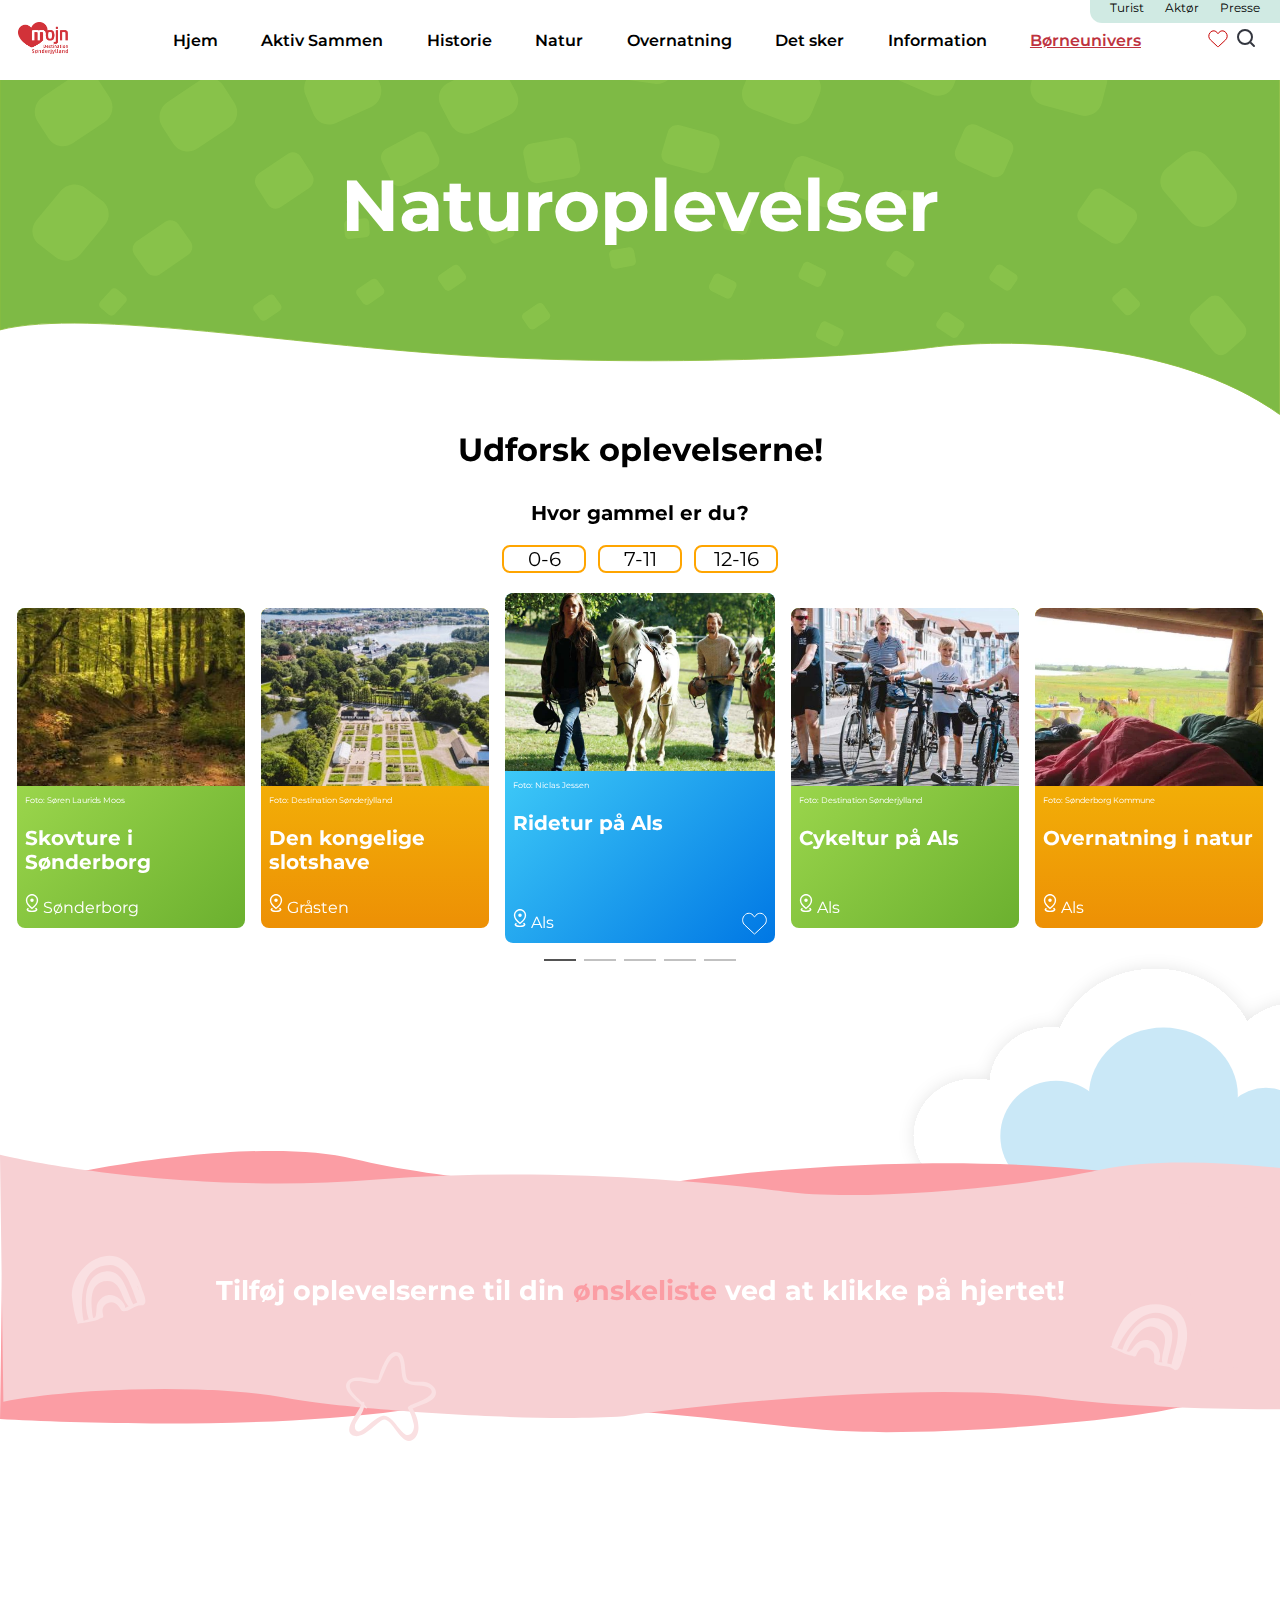
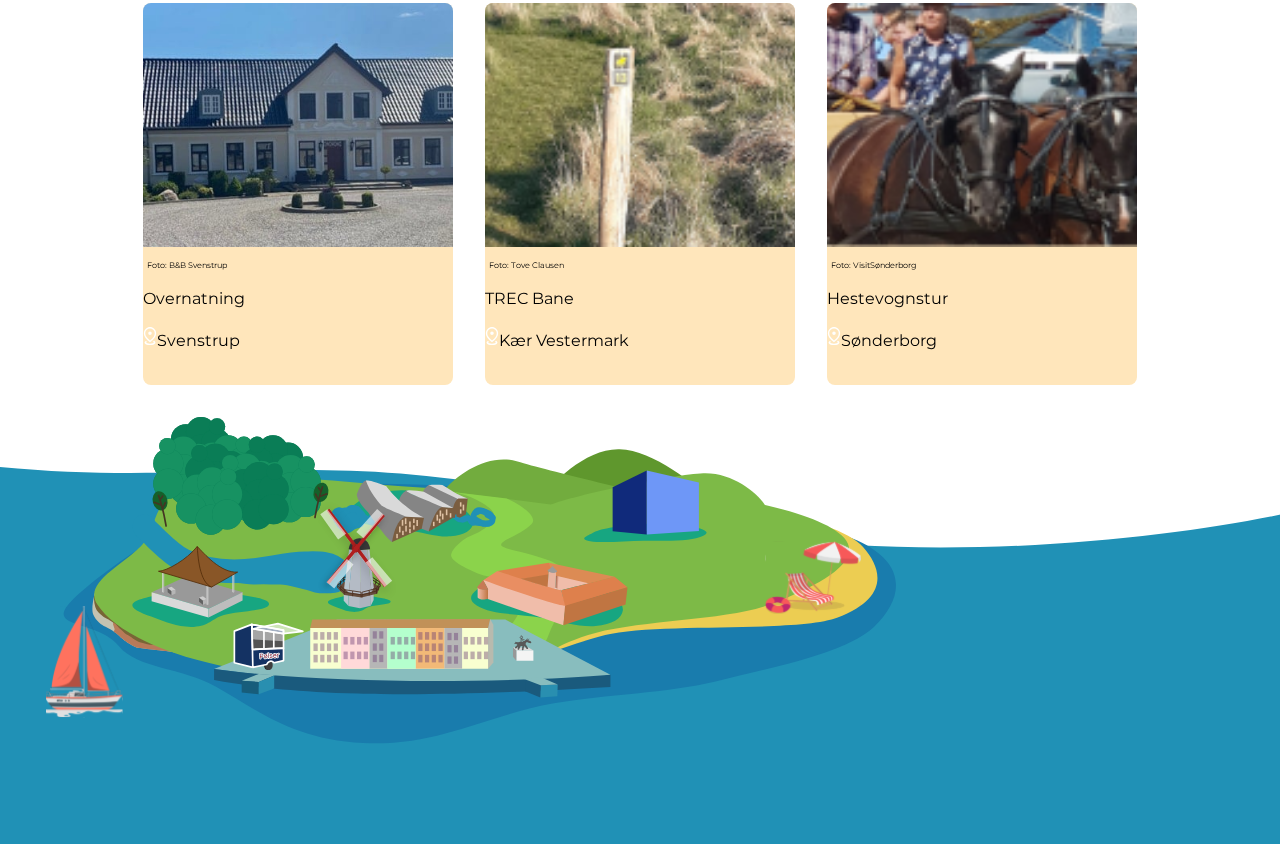
==== commit ce88b0c1: "Kids banner and footer" ====
--- a/boerneunivers-kategori.html
+++ b/boerneunivers-kategori.html
@@ -149,6 +149,654 @@
         <div class="indicator"></div>
         <div class="indicator"></div>
     </section>
+    <section class="kidsBanner">
+        <span class="kidsBanner__background"><svg width="2908" height="311" viewBox="0 0 2908 311" fill="none" xmlns="http://www.w3.org/2000/svg">
+            <path d="M1077.53 33.7016C1240.15 48.2766 1396.57 61.409 1454.45 46L1454.45 288.499C1383.98 273.372 1245 258.472 1168.77 274.552C1105.96 287.802 919.706 302.272 830.458 295.355C737 288.112 528.743 257.58 399.685 275.704C270.627 293.827 79.4769 288.839 0.0342241 284.08L3.15966 53.8961C83.9595 32.357 259.401 1.06101 354.1 23.8788C442.414 45.1582 599.65 58.7016 670.808 47.5026C738.626 36.8293 914.916 19.1265 1077.53 33.7016Z" fill="#FB9DA4"/>
+            <path d="M2527.53 33.7016C2690.15 48.2767 2846.57 61.4091 2904.45 46.0001L2904.45 288.499C2833.98 273.372 2695 258.472 2618.77 274.552C2555.96 287.802 2369.71 302.272 2280.46 295.355C2187 288.112 1978.74 257.58 1849.68 275.704C1720.63 293.827 1457.5 295.5 1447.5 286.5C1437.5 277.5 1452.5 46.5 1452.5 46.5C1533.3 24.9609 1709.4 1.0611 1804.1 23.8789C1892.41 45.1583 2049.65 58.7017 2120.81 47.5027C2188.63 36.8294 2364.92 19.1266 2527.53 33.7016Z" fill="#FB9DA4"/>
+            <path d="M376.873 44.5789C214.24 57.9882 57.8605 33.5757 0 19.6934L3.35346 266.671C73.8394 252.879 209.124 248.375 285.327 262.842C348.117 274.762 534.354 287.63 623.609 281.251C713.442 268.363 925.367 246.651 1054.4 262.9C1183.43 279.15 1374.58 274.388 1454.03 269.975L1451.2 61.4946C1370.43 42.0894 1195.03 13.9682 1100.31 34.7562C1011.97 54.1427 854.716 66.6107 783.573 56.5584C715.77 46.978 539.506 31.1697 376.873 44.5789Z" fill="#F7D0D3"/>
+            <path d="M1550.87 54.5786C1388.24 67.9879 1230.86 80.4408 1173 66.5584L1204.5 235.5C1274.99 221.708 1383.12 258.375 1459.33 272.842C1522.12 284.762 1708.35 297.63 1797.61 291.251C1887.44 278.363 2099.37 256.65 2228.4 272.9C2357.43 289.15 2548.58 284.387 2628.03 279.975L2625.2 71.4943C2544.43 52.0891 2369.03 23.9678 2274.31 44.7558C2185.97 64.1423 2028.72 76.6103 1957.57 66.558C1889.77 56.9777 1713.51 41.1693 1550.87 54.5786Z" fill="#F7D0D3"/>
+            <path d="M1477.98 59.6512C1478.09 54.4845 1472.9 50.5316 1468.36 49.2399C1463.26 47.7926 1453.41 50.2671 1449.24 46.143C1445.52 38.673 1449.46 18.7686 1437.45 19.002C1431.9 19.111 1428.18 26.0518 1426.04 30.207C1423.4 35.3426 1421.24 41.3653 1420.25 47.1079C1419.99 46.9522 1419.69 46.8277 1419.29 46.8122C1410.87 46.6877 1395.52 40.307 1389.36 48.7419C1383.98 56.1185 1395.77 66.0007 1403.33 71.8833C1399.79 79.8202 1385.48 96.2697 1393.67 101.717C1403.26 108.097 1416.73 91.5387 1423.9 87.259C1433.54 81.5009 1442.73 114.727 1454.72 106.759C1464.42 100.316 1460.16 84.2711 1454.55 75.525C1461.98 71.8055 1477.8 68.5996 1478 59.6356L1477.98 59.6512ZM1450.8 73.2528C1450.63 73.3618 1450.52 73.5174 1450.41 73.6575C1449.85 74.171 1449.6 74.9647 1450.13 75.8673C1452.88 80.5672 1454.48 85.6872 1455.73 90.9473C1457.23 97.2968 1451.97 105.747 1445.69 100.16C1443.91 98.5885 1442.4 96.6743 1440.85 94.8846C1437.63 91.1497 1431.28 81.2519 1424.9 82.8082C1416.87 84.7691 1410.15 93.3284 1403.35 97.577C1397.75 101.079 1395.33 94.4956 1397.81 90.0447C1399.2 87.5547 1400.84 85.1737 1402.35 82.7615C1404.13 79.9136 1405.46 77.0968 1406.05 73.9998C1406.7 74.5134 1407.31 74.9803 1407.78 75.3693C1408.36 75.8518 1409.23 75.2448 1408.84 74.5445C1408.31 73.5952 1407.4 72.5214 1406.34 71.4009C1406.36 70.934 1406.38 70.4671 1406.36 69.9847C1406.31 68.8797 1404.74 68.4284 1404.21 69.2532C1398.17 63.4951 1389.44 56.3675 1392.36 50.4694C1394.35 46.4543 1403.86 48.4774 1407.15 48.9598C1411.04 49.5201 1415.34 50.8117 1419.29 50.3293C1420.19 50.2204 1420.72 49.6134 1420.91 48.9287C1421.3 49.0687 1421.75 48.9754 1422.02 48.4618C1424.06 44.6334 1425.48 40.4316 1427.33 36.5098C1429.41 32.1368 1432.23 24.6979 1437.25 22.986C1442.49 21.1963 1443.13 34.7201 1443.43 37.3346C1443.9 41.3653 1444.08 46.0185 1446.78 49.2555C1447.28 49.8624 1447.97 49.9402 1448.59 49.7224C1453.97 54.002 1466.6 51.1074 1471.78 55.3715C1481.04 62.9972 1455.28 70.2181 1450.82 73.2217L1450.8 73.2528Z" fill="#FAE0E2"/>
+            <path d="M435.984 257.651C436.094 252.484 430.901 248.532 426.363 247.24C421.263 245.793 411.408 248.267 407.244 244.143C403.517 236.673 407.462 216.769 395.455 217.002C389.903 217.111 386.176 224.052 384.04 228.207C381.404 233.343 379.237 239.365 378.254 245.108C377.989 244.952 377.693 244.828 377.287 244.812C368.866 244.688 353.522 238.307 347.362 246.742C341.982 254.119 353.771 264.001 361.334 269.883C357.794 277.82 343.479 294.27 351.666 299.717C361.256 306.097 374.73 289.539 381.903 285.259C391.541 279.501 400.726 312.727 412.718 304.759C422.417 298.316 418.16 282.271 412.546 273.525C419.985 269.806 435.797 266.6 436 257.636L435.984 257.651ZM408.803 271.253C408.632 271.362 408.523 271.517 408.414 271.657C407.852 272.171 407.603 272.965 408.133 273.867C410.878 278.567 412.484 283.687 413.731 288.947C415.228 295.297 409.973 303.747 403.689 298.16C401.911 296.589 400.398 294.674 398.854 292.885C395.626 289.15 389.279 279.252 382.901 280.808C374.87 282.769 368.149 291.328 361.35 295.577C355.752 299.079 353.334 292.496 355.814 288.045C357.202 285.555 358.839 283.174 360.352 280.762C362.13 277.914 363.455 275.097 364.048 272C364.703 272.513 365.311 272.98 365.779 273.369C366.356 273.852 367.229 273.245 366.839 272.545C366.309 271.595 365.404 270.521 364.344 269.401C364.36 268.934 364.375 268.467 364.36 267.985C364.313 266.88 362.738 266.428 362.208 267.253C356.173 261.495 347.44 254.368 350.356 248.469C352.352 244.454 361.865 246.477 365.155 246.96C369.038 247.52 373.342 248.812 377.287 248.329C378.192 248.22 378.722 247.613 378.909 246.929C379.299 247.069 379.751 246.975 380.016 246.462C382.059 242.633 383.478 238.432 385.334 234.51C387.408 230.137 390.231 222.698 395.252 220.986C400.492 219.196 401.131 232.72 401.427 235.335C401.895 239.365 402.082 244.019 404.78 247.255C405.279 247.862 405.965 247.94 406.589 247.722C411.969 252.002 424.601 249.107 429.778 253.372C439.041 260.997 413.279 268.218 408.819 271.222L408.803 271.253Z" fill="#FAE0E2"/>
+            <path d="M141.859 153.803C139.668 146.649 136.507 139.26 131.959 133.298C122.828 121.331 110.917 117.643 97.0476 123.513C82.1852 129.79 70.2779 146.731 72.1352 163.382C72.3828 165.572 74.9799 184.414 78.0894 187.333C77.9237 187.376 77.758 187.419 77.5985 187.485C76.7942 187.743 77.1069 188.91 77.927 188.763C79.4339 188.49 80.9587 188.239 82.4748 188.002C82.8776 188.293 83.4549 188.183 83.7449 187.79C86.1166 187.397 88.4851 186.992 90.8379 186.476C93.7262 185.836 97.8717 185.178 100.369 183.212C100.976 183.119 101.586 182.988 102.219 182.851C102.861 182.699 103.35 182 103.264 181.321C103.281 181.241 103.313 181.169 103.3 181.07C102.893 178.259 101.945 175.994 102.848 173.125C103.604 170.715 105.808 168.837 108.062 167.939C110.556 166.942 113.287 167.259 115.634 168.489C118.61 170.055 119.576 173.028 121.522 175.444C121.556 175.576 121.637 175.695 121.768 175.763C121.786 175.784 121.804 175.805 121.822 175.826C122.038 176.076 122.376 176.116 122.681 176.076C125.302 176.752 128.045 175.347 130.398 174.195C134.566 172.155 137.923 169.803 142.749 170.269C143.41 170.341 143.86 169.881 144.021 169.331C144.175 169.291 144.332 169.213 144.467 169.101C147.497 166.705 142.769 156.803 141.863 153.815L141.859 153.803ZM125.358 172.943C124.866 165.875 115.182 159.22 108.651 160.02C104.137 160.569 100.51 163.195 98.1842 167.104C95.949 170.875 96.797 175.598 95.9654 179.823C95.9062 179.838 95.8681 179.886 95.8747 179.961C95.887 180.008 95.8993 180.056 95.9116 180.104C95.7605 180.792 95.5708 181.478 95.2978 182.134C94.5707 182.397 93.8318 182.663 93.1047 182.927C91.1045 169.254 87.9913 146.687 107.146 146.017C121.126 145.531 121.009 163.581 128.65 171.371C127.549 171.896 126.447 172.421 125.361 172.955L125.358 172.943ZM133.77 168.909C133.59 168.994 133.422 169.075 133.241 169.16C126.521 156.904 123.281 134.038 105.325 136.476C83.3554 139.448 83.6044 168.1 88.7871 184.24C87.0624 184.696 85.3408 185.164 83.6166 185.671C79.6125 164.3 80.6275 130.012 110.306 130.038C126.27 130.061 132.281 155.653 137.289 167.483C136.074 167.859 134.871 168.384 133.77 168.909ZM138.905 154.97C138.528 153.946 138.068 152.892 137.504 151.777C137.452 151.675 137.375 151.619 137.315 151.532C137.332 151.452 137.325 151.377 137.33 151.299C137.448 151.218 137.566 151.137 137.651 151.026C137.8 151.408 137.937 151.793 138.085 152.175C138.271 152.7 138.689 153.739 139.19 155.049C139.104 155.008 139 154.996 138.905 154.97Z" fill="#FAE0E2"/>
+            <path d="M1183.25 220.944C1185.64 213.851 1187.37 206.004 1187.14 198.508C1186.69 183.463 1179.15 173.529 1164.46 170.226C1148.72 166.676 1129.17 173.516 1120.99 188.135C1119.91 190.06 1111.06 206.891 1111.88 211.075C1111.72 211.013 1111.56 210.951 1111.4 210.912C1110.59 210.653 1110.17 211.785 1110.92 212.143C1112.3 212.798 1113.69 213.481 1115.06 214.172C1115.22 214.643 1115.75 214.889 1116.22 214.739C1118.37 215.8 1120.53 216.85 1122.75 217.801C1125.47 218.962 1129.22 220.84 1132.4 220.696C1132.94 220.974 1133.52 221.222 1134.11 221.48C1134.72 221.73 1135.53 221.446 1135.85 220.845C1135.91 220.789 1135.98 220.749 1136.03 220.662C1137.33 218.139 1137.88 215.745 1140.28 213.939C1142.3 212.42 1145.19 212.176 1147.54 212.759C1150.15 213.4 1152.19 215.247 1153.38 217.615C1154.89 220.62 1153.94 223.6 1154.12 226.697C1154.07 226.824 1154.06 226.968 1154.13 227.1C1154.13 227.127 1154.14 227.155 1154.14 227.182C1154.17 227.511 1154.42 227.741 1154.69 227.886C1156.43 229.962 1159.48 230.416 1162.06 230.849C1166.64 231.618 1170.74 231.66 1174.39 234.849C1174.88 235.292 1175.52 235.181 1175.97 234.827C1176.12 234.884 1176.29 234.912 1176.46 234.9C1180.32 234.716 1182.25 223.913 1183.25 220.955L1183.25 220.944ZM1158.69 226.897C1162.41 220.864 1158.41 209.815 1152.63 206.663C1148.64 204.481 1144.17 204.504 1140 206.328C1135.99 208.092 1133.93 212.426 1130.79 215.377C1130.73 215.355 1130.67 215.371 1130.64 215.436C1130.62 215.482 1130.6 215.528 1130.58 215.574C1130.06 216.046 1129.51 216.492 1128.9 216.867C1128.16 216.658 1127.4 216.444 1126.66 216.234C1132.99 203.954 1143.6 183.794 1159.56 194.402C1171.21 202.147 1160.61 216.753 1162.28 227.536C1161.08 227.322 1159.88 227.107 1158.69 226.909L1158.69 226.897ZM1167.88 228.515C1167.68 228.479 1167.5 228.447 1167.3 228.411C1168.98 214.535 1179.66 194.058 1163.64 185.584C1144.05 175.209 1127.57 198.649 1122.38 214.788C1120.71 214.155 1119.04 213.533 1117.35 212.941C1126.53 193.235 1147.32 165.95 1171.44 183.251C1184.4 192.564 1174.39 216.871 1171.57 229.404C1170.36 229.002 1169.08 228.73 1167.88 228.515ZM1180.17 220.172C1180.46 219.12 1180.7 217.996 1180.89 216.76C1180.91 216.648 1180.88 216.557 1180.88 216.452C1180.94 216.396 1180.98 216.331 1181.03 216.271C1181.17 216.274 1181.31 216.276 1181.45 216.236C1181.35 216.633 1181.23 217.025 1181.13 217.423C1180.98 217.958 1180.71 219.046 1180.36 220.403C1180.31 220.319 1180.23 220.249 1180.17 220.172Z" fill="#FAE0E2"/>
+            <path d="M1702.04 232.694C1697.67 226.619 1692.31 220.631 1686.09 216.438C1673.61 208.025 1661.14 208.345 1649.88 218.346C1637.81 229.052 1631.96 248.914 1639.05 264.093C1639.98 266.089 1648.48 283.107 1652.36 284.877C1652.22 284.971 1652.07 285.064 1651.94 285.178C1651.26 285.68 1651.93 286.686 1652.66 286.284C1654 285.543 1655.37 284.816 1656.73 284.107C1657.2 284.254 1657.71 283.964 1657.86 283.499C1659.98 282.368 1662.1 281.225 1664.16 279.984C1666.69 278.452 1670.41 276.502 1672.15 273.839C1672.69 273.557 1673.23 273.238 1673.78 272.905C1674.34 272.555 1674.58 271.737 1674.28 271.122C1674.27 271.04 1674.28 270.961 1674.24 270.872C1672.95 268.339 1671.33 266.497 1671.26 263.49C1671.21 260.965 1672.7 258.48 1674.54 256.908C1676.59 255.164 1679.28 254.59 1681.89 255.004C1685.21 255.534 1687.08 258.042 1689.7 259.708C1689.77 259.822 1689.89 259.909 1690.03 259.931C1690.06 259.945 1690.08 259.959 1690.1 259.973C1690.39 260.141 1690.72 260.071 1691 259.936C1693.7 259.737 1695.85 257.528 1697.71 255.682C1701 252.416 1703.43 249.112 1708.15 248.009C1708.8 247.865 1709.08 247.286 1709.06 246.712C1709.19 246.626 1709.31 246.501 1709.4 246.353C1711.51 243.112 1703.86 235.245 1702.04 232.704L1702.04 232.694ZM1692.53 256.11C1689.8 249.572 1678.5 246.368 1672.57 249.217C1668.47 251.182 1665.87 254.831 1664.92 259.279C1664.01 263.567 1666.32 267.77 1666.89 272.039C1666.84 272.072 1666.82 272.13 1666.85 272.198C1666.87 272.24 1666.9 272.281 1666.93 272.322C1667.01 273.023 1667.04 273.733 1667 274.442C1666.39 274.924 1665.78 275.413 1665.17 275.895C1658.9 263.583 1648.72 243.2 1666.66 236.433C1679.74 231.496 1685.41 248.633 1695.15 253.567C1694.27 254.417 1693.4 255.267 1692.54 256.121L1692.53 256.11ZM1699.21 249.595C1699.07 249.733 1698.93 249.864 1698.79 250.002C1688.5 240.543 1678.11 219.918 1661.88 227.977C1642.02 237.827 1651.43 264.891 1661.5 278.522C1660.01 279.506 1658.53 280.501 1657.06 281.533C1646.43 262.569 1636.41 229.761 1664.53 220.283C1679.67 215.193 1693.55 237.514 1702.09 247.117C1701.05 247.863 1700.08 248.745 1699.21 249.595ZM1699.61 234.746C1698.93 233.896 1698.15 233.046 1697.26 232.169C1697.18 232.09 1697.09 232.061 1697 231.998C1696.99 231.916 1696.96 231.848 1696.94 231.772C1697.03 231.658 1697.11 231.543 1697.16 231.411C1697.42 231.725 1697.68 232.046 1697.94 232.36C1698.28 232.798 1699.01 233.648 1699.91 234.729C1699.81 234.718 1699.71 234.74 1699.61 234.746Z" fill="#FAE0E2"/>
+            </svg>
+            </span>
+        <span class="kidsBanner__cloud"><svg width="382" height="255" viewBox="0 0 382 255" fill="none" xmlns="http://www.w3.org/2000/svg">
+            <g filter="url(#filter0_d_793_2898)">
+            <rect width="384.785" height="74.4234" transform="matrix(-1 0 0 1 450.664 164.055)" fill="white"/>
+            <ellipse cx="76.4028" cy="75.611" rx="76.4028" ry="75.611" transform="matrix(-1 0 0 1 476 50.0449)" fill="white"/>
+            <ellipse cx="101.738" cy="92.6334" rx="101.738" ry="92.6334" transform="matrix(-1 0 0 1 358.823 16)" fill="white"/>
+            <ellipse cx="60.9639" cy="56.2134" rx="60.9639" ry="56.2134" transform="matrix(-1 0 0 1 137.928 126.052)" fill="white"/>
+            <ellipse cx="60.9639" cy="56.2134" rx="60.9639" ry="56.2134" transform="matrix(-1 0 0 1 213.935 74.5889)" fill="white"/>
+            <rect x="156.138" y="183.849" width="282.651" height="54.6299" fill="#CAE8F7"/>
+            <ellipse cx="158.117" cy="183.057" rx="55.8176" ry="55.4217" fill="#CAE8F7"/>
+            <ellipse cx="265.397" cy="142.283" rx="74.4234" ry="67.6936" fill="#CAE8F7"/>
+            <ellipse cx="367.928" cy="176.327" rx="44.7332" ry="41.5663" fill="#CAE8F7"/>
+            </g>
+            <defs>
+            <filter id="filter0_d_793_2898" x="0" y="0" width="492" height="254.479" filterUnits="userSpaceOnUse" color-interpolation-filters="sRGB">
+            <feFlood flood-opacity="0" result="BackgroundImageFix"/>
+            <feColorMatrix in="SourceAlpha" type="matrix" values="0 0 0 0 0 0 0 0 0 0 0 0 0 0 0 0 0 0 127 0" result="hardAlpha"/>
+            <feOffset/>
+            <feGaussianBlur stdDeviation="8"/>
+            <feComposite in2="hardAlpha" operator="out"/>
+            <feColorMatrix type="matrix" values="0 0 0 0 0 0 0 0 0 0 0 0 0 0 0 0 0 0 0.1 0"/>
+            <feBlend mode="normal" in2="BackgroundImageFix" result="effect1_dropShadow_793_2898"/>
+            <feBlend mode="normal" in="SourceGraphic" in2="effect1_dropShadow_793_2898" result="shape"/>
+            </filter>
+            </defs>
+            </svg>
+            </span>
+        <h3 class="kidsBanner__headline">Tilføj oplevelserne til din <span class="kidsBanner__highlight">ønskeliste</span> ved at klikke på hjertet!</h3>
+    </section>
+    <section class="kidsEventSlider">
+        <article class="kidsEventSlider__card">
+            <img src="images/nature_B&B.png" alt="Svenstrup B&B" class="kidsEventSlider__img">
+            <p class="imageCredit">Foto: B&B Svenstrup</p>
+            <p class="kidsEventSlider__title">Overnatning</p>
+            <p class="kidsEventSlider__location"><svg width="14" height="19" viewBox="0 0 14 19" fill="none" xmlns="http://www.w3.org/2000/svg">
+                <path d="M6.99988 18.0688C5.40138 18.0688 4.09513 17.8394 3.08112 17.3806C2.06712 16.9217 1.56012 16.3294 1.56012 15.6037C1.56012 15.2677 1.68657 14.9517 1.93948 14.6557C2.19239 14.3598 2.54204 14.1057 2.98841 13.8934L4.10545 14.9069C3.90284 14.9881 3.6899 15.0893 3.46664 15.2106C3.24353 15.332 3.09074 15.4599 3.00828 15.5944C3.16469 15.8771 3.63014 16.1237 4.40464 16.334C5.17898 16.5445 6.04256 16.6497 6.99538 16.6497C7.94805 16.6497 8.81557 16.5445 9.59795 16.334C10.3802 16.1237 10.8496 15.8771 11.0061 15.5944C10.926 15.4502 10.7644 15.3174 10.5213 15.1962C10.278 15.0749 10.0472 14.9736 9.82903 14.8922L10.9314 13.8644C11.4153 14.0864 11.7877 14.3453 12.0484 14.6413C12.3092 14.9373 12.4396 15.2567 12.4396 15.5996C12.4396 16.3267 11.9326 16.9199 10.9186 17.3794C9.90463 17.839 8.59838 18.0688 6.99988 18.0688ZM7.02353 13.4568C8.5905 12.2694 9.76667 11.0932 10.552 9.92834C11.3374 8.76328 11.7301 7.60651 11.7301 6.45801C11.7301 4.82561 11.2192 3.59338 10.1973 2.76134C9.17539 1.92913 8.11109 1.51303 7.00437 1.51303C5.89766 1.51303 4.83186 1.92937 3.80698 2.76205C2.78209 3.59457 2.26965 4.82742 2.26965 6.46061C2.26965 7.53342 2.65745 8.64597 3.43305 9.79826C4.20865 10.9505 5.40548 12.1701 7.02353 13.4568ZM6.99988 15.2307C4.93545 13.6872 3.3945 12.1882 2.37703 10.7337C1.3594 9.27927 0.850586 7.85453 0.850586 6.45943C0.850586 5.40569 1.03648 4.48282 1.40828 3.69083C1.78008 2.89883 2.26004 2.23565 2.84816 1.70129C3.43644 1.16709 4.09647 0.765655 4.82823 0.496978C5.55984 0.228301 6.28419 0.0939636 7.0013 0.0939636C7.7184 0.0939636 8.44228 0.228301 9.17294 0.496978C9.90376 0.765655 10.5633 1.16709 11.1516 1.70129C11.7397 2.23565 12.2197 2.89907 12.5915 3.69154C12.9633 4.48401 13.1492 5.40616 13.1492 6.45801C13.1492 7.85327 12.6404 9.27825 11.6227 10.7329C10.6053 12.1876 9.06431 13.6869 6.99988 15.2307ZM7.00437 8.0353C7.47314 8.0353 7.87457 7.86974 8.20869 7.53863C8.54296 7.20751 8.71009 6.8045 8.71009 6.32958C8.71009 5.85483 8.54264 5.45039 8.20774 5.11628C7.87284 4.78201 7.47022 4.61488 6.99988 4.61488C6.53411 4.61488 6.13267 4.78233 5.79556 5.11723C5.4583 5.45228 5.28967 5.8549 5.28967 6.32509C5.28967 6.803 5.4583 7.20751 5.79556 7.53863C6.13267 7.86974 6.53561 8.0353 7.00437 8.0353Z" fill="white"/>
+                </svg>Svenstrup</p>
+        </article>
+        <article class="kidsEventSlider__card">
+            <img src="images/nature_TREC.png" alt="Pæl for heste aktiviteter på Kær Vestermark" class="kidsEventSlider__img">
+            <p class="imageCredit">Foto: Tove Clausen </p>
+            <p class="kidsEventSlider__title">TREC Bane</p>
+            <p class="kidsEventSlider__location"><svg width="14" height="19" viewBox="0 0 14 19" fill="none" xmlns="http://www.w3.org/2000/svg">
+                <path d="M6.99988 18.0688C5.40138 18.0688 4.09513 17.8394 3.08112 17.3806C2.06712 16.9217 1.56012 16.3294 1.56012 15.6037C1.56012 15.2677 1.68657 14.9517 1.93948 14.6557C2.19239 14.3598 2.54204 14.1057 2.98841 13.8934L4.10545 14.9069C3.90284 14.9881 3.6899 15.0893 3.46664 15.2106C3.24353 15.332 3.09074 15.4599 3.00828 15.5944C3.16469 15.8771 3.63014 16.1237 4.40464 16.334C5.17898 16.5445 6.04256 16.6497 6.99538 16.6497C7.94805 16.6497 8.81557 16.5445 9.59795 16.334C10.3802 16.1237 10.8496 15.8771 11.0061 15.5944C10.926 15.4502 10.7644 15.3174 10.5213 15.1962C10.278 15.0749 10.0472 14.9736 9.82903 14.8922L10.9314 13.8644C11.4153 14.0864 11.7877 14.3453 12.0484 14.6413C12.3092 14.9373 12.4396 15.2567 12.4396 15.5996C12.4396 16.3267 11.9326 16.9199 10.9186 17.3794C9.90463 17.839 8.59838 18.0688 6.99988 18.0688ZM7.02353 13.4568C8.5905 12.2694 9.76667 11.0932 10.552 9.92834C11.3374 8.76328 11.7301 7.60651 11.7301 6.45801C11.7301 4.82561 11.2192 3.59338 10.1973 2.76134C9.17539 1.92913 8.11109 1.51303 7.00437 1.51303C5.89766 1.51303 4.83186 1.92937 3.80698 2.76205C2.78209 3.59457 2.26965 4.82742 2.26965 6.46061C2.26965 7.53342 2.65745 8.64597 3.43305 9.79826C4.20865 10.9505 5.40548 12.1701 7.02353 13.4568ZM6.99988 15.2307C4.93545 13.6872 3.3945 12.1882 2.37703 10.7337C1.3594 9.27927 0.850586 7.85453 0.850586 6.45943C0.850586 5.40569 1.03648 4.48282 1.40828 3.69083C1.78008 2.89883 2.26004 2.23565 2.84816 1.70129C3.43644 1.16709 4.09647 0.765655 4.82823 0.496978C5.55984 0.228301 6.28419 0.0939636 7.0013 0.0939636C7.7184 0.0939636 8.44228 0.228301 9.17294 0.496978C9.90376 0.765655 10.5633 1.16709 11.1516 1.70129C11.7397 2.23565 12.2197 2.89907 12.5915 3.69154C12.9633 4.48401 13.1492 5.40616 13.1492 6.45801C13.1492 7.85327 12.6404 9.27825 11.6227 10.7329C10.6053 12.1876 9.06431 13.6869 6.99988 15.2307ZM7.00437 8.0353C7.47314 8.0353 7.87457 7.86974 8.20869 7.53863C8.54296 7.20751 8.71009 6.8045 8.71009 6.32958C8.71009 5.85483 8.54264 5.45039 8.20774 5.11628C7.87284 4.78201 7.47022 4.61488 6.99988 4.61488C6.53411 4.61488 6.13267 4.78233 5.79556 5.11723C5.4583 5.45228 5.28967 5.8549 5.28967 6.32509C5.28967 6.803 5.4583 7.20751 5.79556 7.53863C6.13267 7.86974 6.53561 8.0353 7.00437 8.0353Z" fill="white"/>
+                </svg>Kær Vestermark</p>
+        </article>
+        <article class="kidsEventSlider__card">
+            <img src="images/nature_carriage.png" alt="Svenstrup B&B" class="kidsEventSlider__img">
+            <p class="imageCredit">Foto: VisitSønderborg</p>
+            <p class="kidsEventSlider__title">Hestevognstur</p>
+            <p class="kidsEventSlider__location"><svg width="14" height="19" viewBox="0 0 14 19" fill="none" xmlns="http://www.w3.org/2000/svg">
+                <path d="M6.99988 18.0688C5.40138 18.0688 4.09513 17.8394 3.08112 17.3806C2.06712 16.9217 1.56012 16.3294 1.56012 15.6037C1.56012 15.2677 1.68657 14.9517 1.93948 14.6557C2.19239 14.3598 2.54204 14.1057 2.98841 13.8934L4.10545 14.9069C3.90284 14.9881 3.6899 15.0893 3.46664 15.2106C3.24353 15.332 3.09074 15.4599 3.00828 15.5944C3.16469 15.8771 3.63014 16.1237 4.40464 16.334C5.17898 16.5445 6.04256 16.6497 6.99538 16.6497C7.94805 16.6497 8.81557 16.5445 9.59795 16.334C10.3802 16.1237 10.8496 15.8771 11.0061 15.5944C10.926 15.4502 10.7644 15.3174 10.5213 15.1962C10.278 15.0749 10.0472 14.9736 9.82903 14.8922L10.9314 13.8644C11.4153 14.0864 11.7877 14.3453 12.0484 14.6413C12.3092 14.9373 12.4396 15.2567 12.4396 15.5996C12.4396 16.3267 11.9326 16.9199 10.9186 17.3794C9.90463 17.839 8.59838 18.0688 6.99988 18.0688ZM7.02353 13.4568C8.5905 12.2694 9.76667 11.0932 10.552 9.92834C11.3374 8.76328 11.7301 7.60651 11.7301 6.45801C11.7301 4.82561 11.2192 3.59338 10.1973 2.76134C9.17539 1.92913 8.11109 1.51303 7.00437 1.51303C5.89766 1.51303 4.83186 1.92937 3.80698 2.76205C2.78209 3.59457 2.26965 4.82742 2.26965 6.46061C2.26965 7.53342 2.65745 8.64597 3.43305 9.79826C4.20865 10.9505 5.40548 12.1701 7.02353 13.4568ZM6.99988 15.2307C4.93545 13.6872 3.3945 12.1882 2.37703 10.7337C1.3594 9.27927 0.850586 7.85453 0.850586 6.45943C0.850586 5.40569 1.03648 4.48282 1.40828 3.69083C1.78008 2.89883 2.26004 2.23565 2.84816 1.70129C3.43644 1.16709 4.09647 0.765655 4.82823 0.496978C5.55984 0.228301 6.28419 0.0939636 7.0013 0.0939636C7.7184 0.0939636 8.44228 0.228301 9.17294 0.496978C9.90376 0.765655 10.5633 1.16709 11.1516 1.70129C11.7397 2.23565 12.2197 2.89907 12.5915 3.69154C12.9633 4.48401 13.1492 5.40616 13.1492 6.45801C13.1492 7.85327 12.6404 9.27825 11.6227 10.7329C10.6053 12.1876 9.06431 13.6869 6.99988 15.2307ZM7.00437 8.0353C7.47314 8.0353 7.87457 7.86974 8.20869 7.53863C8.54296 7.20751 8.71009 6.8045 8.71009 6.32958C8.71009 5.85483 8.54264 5.45039 8.20774 5.11628C7.87284 4.78201 7.47022 4.61488 6.99988 4.61488C6.53411 4.61488 6.13267 4.78233 5.79556 5.11723C5.4583 5.45228 5.28967 5.8549 5.28967 6.32509C5.28967 6.803 5.4583 7.20751 5.79556 7.53863C6.13267 7.86974 6.53561 8.0353 7.00437 8.0353Z" fill="white"/>
+                </svg>Sønderborg</p>
+        </article>
+    </section>
+    <footer class="kidsFooter">
+        <svg class="kidsFooter__water" width="2034" height="385" viewBox="0 0 2034 385" fill="none" xmlns="http://www.w3.org/2000/svg">
+            <path d="M660.329 48.2233C380.092 -24.7449 260.373 39.0901 0 0L18.7898 385H1997.09L2034 24.0559C1723.97 -29.0663 1495.13 18.8219 1377.03 48.2233C1254.89 78.6267 940.566 121.191 660.329 48.2233Z" fill="#2091B6"/>
+            </svg>
+            
+            <svg class="kidsFooter__island" width="1009" height="388" viewBox="0 0 1009 388" fill="none" xmlns="http://www.w3.org/2000/svg" xmlns:xlink="http://www.w3.org/1999/xlink">
+                <path fill-rule="evenodd" clip-rule="evenodd" d="M509.15 83.8534C582.014 87.8157 642.576 102.284 711.052 112.087C798.928 124.668 913.901 121.89 968.695 149.644C1023.56 177.434 1016.46 217.863 982.817 249.736C951.403 279.497 868.529 296.759 794.838 314.353C736.722 328.227 665.781 329.416 603.076 340.398C523.065 354.412 464.925 391.866 376.752 387.578C291.016 383.408 249.255 347.11 202.432 320.914C161.02 297.746 108.17 299.065 86.6503 272.624C61.3267 241.509 0.31124 252.231 28.033 221.382C56.0423 190.214 180.189 100.644 263.845 87.7684C340.663 75.9455 426.546 79.3615 509.15 83.8534Z" fill="#197CAD"/>
+                <path d="M56.0623 234.97C52.9568 227.206 58.1002 208.702 59.3941 204.69L159.16 281.165C146.479 278.318 112.583 275.497 108.857 274.565C104.198 273.401 91.7762 265.637 87.1179 260.59C83.3912 256.553 74.178 251.403 70.0373 249.333C66.673 247.78 59.1679 242.733 56.0623 234.97Z" fill="#C4C3B1"/>
+                <path fill-rule="evenodd" clip-rule="evenodd" d="M153.65 280.124C145.047 278.709 132.664 277.358 123.045 276.309C115.883 275.528 110.253 274.913 108.857 274.564C104.198 273.4 91.7762 265.636 87.1179 260.589C85.5797 258.923 83.1067 257.067 80.4416 255.316L81.521 252.438L79.5801 246.615L80.3565 241.568L153.65 280.124Z" fill="#B87A59"/>
+                <path fill-rule="evenodd" clip-rule="evenodd" d="M498.789 96.1415C587.891 97.4248 678.121 85.7766 759.883 95.9641C852.07 107.45 945.344 127 969.893 154.84C994.172 182.376 999.334 215.858 939.818 238.611C891.159 257.214 724.046 243.824 663.812 259.425C590.614 278.385 572.636 297.618 477.867 305.64C383.108 313.661 310.581 309.196 232.14 292.034C155.138 275.187 94.0642 242.015 76.474 214.783C59.8992 189.123 109.915 189.884 135.136 164.804C161.624 138.464 137.74 103.277 217.819 88.1567C298.284 72.9638 402.431 94.7536 498.789 96.1415Z" fill="#ECCD52"/>
+                <path d="M59.7817 214.395C59.9652 218.248 61.3038 227.61 64.1467 230.111C67.1983 232.797 69.3528 235.807 73.3228 237.215C75.9131 238.135 77.9832 239.802 80.2866 241.235C81.3077 241.87 82.3015 242.49 83.3713 243.042C85.1319 243.95 85.9648 245.402 87.1103 246.937C87.728 247.764 88.7186 249.038 89.6029 249.554C91.9264 250.909 93.3447 253.191 95.3984 254.789C97.945 256.769 101.221 257.54 103.5 259.945C104.52 261.023 105.954 261.746 107.27 262.391C108.992 263.236 110.374 264.604 112.255 265.133C115.094 265.932 118.052 266.702 120.948 267.314C121.752 267.484 127.034 268.82 127.616 267.657" stroke="#786536" stroke-width="6" stroke-linecap="round"/>
+                <path fill-rule="evenodd" clip-rule="evenodd" d="M476.274 85.2723C565.375 86.5557 655.606 74.9074 737.368 85.0949C829.555 96.5812 922.829 116.131 947.377 143.971C971.657 171.506 918.622 200.404 859.106 223.158C810.447 241.761 712.506 241.19 652.272 256.792C579.074 275.751 571.043 314.296 476.274 322.318C381.515 330.339 282.034 311.933 203.592 294.771C126.59 277.924 78.5364 250.39 60.9463 223.158C44.3715 197.498 87.3994 179.015 112.621 153.935C139.109 127.595 115.225 92.4076 195.304 77.2876C275.769 62.0946 379.916 83.8845 476.274 85.2723Z" fill="#7DBA47"/>
+                <path d="M116.848 130.082C117.161 132.895 119.574 134.095 121.547 135.835C125.671 139.474 129.375 143.583 133.341 147.39C142.663 156.339 151.535 164.803 163.114 170.69C193.52 186.151 227.659 185.738 260.775 180.327C276.338 177.784 291.943 174.389 307.76 174.142C320.01 173.951 338.139 172.426 346.786 183.108C352.515 190.185 344.294 195.669 337.773 195.669C333.526 195.669 329.265 195.766 325.02 195.669C320.684 195.571 316.807 192.876 312.554 192.025C300.96 189.707 290.263 185.313 278.227 185.313C267.829 185.313 257.36 184.955 246.967 185.313C241.563 185.5 234.202 183.636 228.646 183.636C226.632 183.636 216.685 183.553 214.671 183.553" stroke="#2091B6" stroke-width="28" stroke-linecap="round"/>
+                <path d="M680.893 38.9312C640.521 37.6889 599.631 79.821 584.232 101.042H790.752C770.954 80.8562 721.265 40.1734 680.893 38.9312Z" fill="#5F972D"/>
+                <path d="M559.776 53.2943C526.857 43.046 489.254 66.7517 472.044 88.2317L603.642 104.924H760.86C716.089 91.9843 592.695 63.5426 559.776 53.2943Z" fill="#72AC3E"/>
+                <path d="M780.27 67.2698C815.363 66.0276 845.487 91.8554 853.251 104.925H598.207C627.839 92.8906 745.177 68.512 780.27 67.2698Z" fill="#7DBA47"/>
+                <path d="M472.432 88.2314C475.205 88.3239 478.747 88.7243 482.766 89.4694L546.965 97.1599C560.423 103.371 585.164 118.122 576.468 127.439C565.599 139.085 542.307 145.684 540.366 151.507C538.425 157.33 563.27 158.106 597.431 170.917C624.76 181.165 624.345 206.76 620.722 218.277C615.417 224.746 603.331 241.568 597.431 257.096C591.53 272.624 583.973 282.07 588.89 283.881C561.717 300.574 522.043 321.691 507.758 312.996C493.472 304.3 521.345 278.447 531.049 266.413C543.342 258.002 566.996 236.599 563.27 218.277C559.543 199.954 532.732 190.974 519.792 188.774C505.946 183.857 478.799 171.926 480.972 163.541C483.146 155.156 494.818 146.59 500.382 143.355C516.169 137.532 543.472 122.393 526.391 108.418C513.377 97.7695 495.63 91.8541 482.766 89.4694L472.432 88.2314Z" fill="#8BD34B"/>
+                <path fill-rule="evenodd" clip-rule="evenodd" d="M709.135 127.453C726.295 127.021 744.526 127.384 758.133 129.183C773.201 131.176 783.457 134.161 784.112 137.371C784.786 140.674 777.062 144.076 761.594 146.136C747.242 148.048 727.409 147.073 709.135 147.358C687.284 147.698 661.27 150.554 645.901 147.937C630.514 145.316 644.714 140.912 650.488 137.371C654.366 134.992 662.605 133.082 672.976 131.329C683.439 129.559 694.415 127.824 709.135 127.453Z" fill="#17A681"/>
+                <path d="M713.17 64.1641L672.634 83.792V136.118L713.17 139.96V64.1641Z" fill="#102A7B"/>
+                <path d="M775.035 78.3608L713.17 64.1641V139.913L775.035 135.854V78.3608Z" fill="#6E97F7"/>
+                <path d="M345.586 240.915L199.532 299.722C436.303 330.957 613.592 319.485 669.989 306.471L545.144 240.915H345.586Z" fill="#88BDBE"/>
+                <path d="M199.532 312.736V299.722C361.492 321.316 580.654 314.022 669.989 306.47V320.931C379.809 338.766 269.586 325.269 199.532 312.736Z" fill="#1A5A7D"/>
+                <path d="M272.8 306.471L252.555 315.147L232.31 313.701L252.555 305.507L272.8 306.471Z" fill="#88BDBE"/>
+                <path d="M232.31 327.68V313.701L252.555 315.147V329.608L232.31 327.68Z" fill="#175D7B"/>
+                <path d="M270.871 322.859L252.554 329.608V315.147L270.871 307.299V322.859Z" fill="#298FB0"/>
+                <path d="M607.029 332.081L607.428 318.108L587.15 318.976L586.737 333.431L607.029 332.081Z" fill="#298FB0"/>
+                <path d="M568.62 326.164L586.737 333.432L587.149 318.977L569.032 311.709L568.62 326.164Z" fill="#1A5A7D"/>
+                <path d="M566.835 311.291L587.149 318.977L607.427 318.109L587.424 309.34L566.835 311.291Z" fill="#88BDBE"/>
+                <path d="M531.054 291.921L524.788 299.211V251.097L527.198 240.404L531.054 247.208V291.921Z" fill="#B8BAAE"/>
+                <path d="M313.661 251.097V299.212H419.225H524.788V251.097H313.661Z" fill="#F8FFD0"/>
+                <path d="M316.071 240.89L527.199 240.404L524.788 251.097H313.661L316.071 240.89Z" fill="#C19158"/>
+                <rect x="350.295" y="251.009" width="33.7418" height="48.2026" fill="#FFD9D9"/>
+                <rect x="384.037" y="251.009" width="21.2091" height="48.2026" fill="#B6B6B6"/>
+                <rect x="472.729" y="251.009" width="21.2091" height="48.2026" fill="#B6B6B6"/>
+                <rect x="405.246" y="251.009" width="33.7418" height="48.2026" fill="#B4FFCD"/>
+                <rect x="438.987" y="251.009" width="33.7418" height="48.2026" fill="#F2B977"/>
+                <g style="mix-blend-mode:darken" opacity="0.41">
+                <rect x="441.88" y="255.829" width="5" height="9" fill="#653771"/>
+                </g>
+                <g style="mix-blend-mode:darken" opacity="0.41">
+                <rect x="449.88" y="255.829" width="5" height="9" fill="#653771"/>
+                </g>
+                <g style="mix-blend-mode:darken" opacity="0.41">
+                <rect x="457.88" y="255.829" width="5" height="9" fill="#653771"/>
+                </g>
+                <g style="mix-blend-mode:darken" opacity="0.41">
+                <rect x="465.88" y="255.829" width="5" height="9" fill="#653771"/>
+                </g>
+                <g style="mix-blend-mode:darken" opacity="0.41">
+                <rect x="409.102" y="261.613" width="5" height="9" fill="#653771"/>
+                </g>
+                <g style="mix-blend-mode:darken" opacity="0.41">
+                <rect x="417.102" y="261.613" width="5" height="9" fill="#653771"/>
+                </g>
+                <g style="mix-blend-mode:darken" opacity="0.41">
+                <rect x="425.102" y="261.613" width="5" height="9" fill="#653771"/>
+                </g>
+                <g style="mix-blend-mode:darken" opacity="0.41">
+                <rect x="433.102" y="261.613" width="5" height="9" fill="#653771"/>
+                </g>
+                <g style="mix-blend-mode:darken" opacity="0.41">
+                <rect x="353.187" y="261.613" width="5" height="9" fill="#653771"/>
+                </g>
+                <g style="mix-blend-mode:darken" opacity="0.41">
+                <rect x="361.187" y="261.613" width="5" height="9" fill="#653771"/>
+                </g>
+                <g style="mix-blend-mode:darken" opacity="0.41">
+                <rect x="369.187" y="261.613" width="5" height="9" fill="#653771"/>
+                </g>
+                <g style="mix-blend-mode:darken" opacity="0.41">
+                <rect x="377.187" y="261.613" width="5" height="9" fill="#653771"/>
+                </g>
+                <g style="mix-blend-mode:darken" opacity="0.41">
+                <rect x="387.893" y="254.865" width="4.82026" height="8.67647" fill="#653771"/>
+                </g>
+                <g style="mix-blend-mode:darken" opacity="0.41">
+                <rect x="476.586" y="256.793" width="4.82026" height="8.67647" fill="#653771"/>
+                </g>
+                <g style="mix-blend-mode:darken" opacity="0.41">
+                <rect x="484.298" y="256.793" width="4.82026" height="8.67647" fill="#653771"/>
+                </g>
+                <g style="mix-blend-mode:darken" opacity="0.41">
+                <rect x="387.893" y="282.822" width="4.82026" height="8.67647" fill="#653771"/>
+                </g>
+                <g style="mix-blend-mode:darken" opacity="0.41">
+                <rect x="476.586" y="284.751" width="4.82026" height="8.67647" fill="#653771"/>
+                </g>
+                <g style="mix-blend-mode:darken" opacity="0.41">
+                <rect x="484.298" y="284.751" width="4.82026" height="8.67647" fill="#653771"/>
+                </g>
+                <g style="mix-blend-mode:darken" opacity="0.41">
+                <rect x="395.605" y="254.865" width="4.82026" height="8.67647" fill="#653771"/>
+                </g>
+                <g style="mix-blend-mode:darken" opacity="0.41">
+                <rect x="395.605" y="282.822" width="4.82026" height="8.67647" fill="#653771"/>
+                </g>
+                <g style="mix-blend-mode:darken" opacity="0.41">
+                <rect x="495.867" y="261.613" width="5" height="9" fill="#653771"/>
+                </g>
+                <g style="mix-blend-mode:darken" opacity="0.41">
+                <rect x="503.867" y="261.613" width="5" height="9" fill="#653771"/>
+                </g>
+                <g style="mix-blend-mode:darken" opacity="0.41">
+                <rect x="511.867" y="261.613" width="5" height="9" fill="#653771"/>
+                </g>
+                <g style="mix-blend-mode:darken" opacity="0.41">
+                <rect x="519.867" y="261.613" width="5" height="9" fill="#653771"/>
+                </g>
+                <g style="mix-blend-mode:darken" opacity="0.41">
+                <rect x="409.102" y="278.967" width="5" height="9" fill="#653771"/>
+                </g>
+                <g style="mix-blend-mode:darken" opacity="0.41">
+                <rect x="417.102" y="278.967" width="5" height="9" fill="#653771"/>
+                </g>
+                <g style="mix-blend-mode:darken" opacity="0.41">
+                <rect x="425.102" y="278.967" width="5" height="9" fill="#653771"/>
+                </g>
+                <g style="mix-blend-mode:darken" opacity="0.41">
+                <rect x="433.102" y="278.967" width="5" height="9" fill="#653771"/>
+                </g>
+                <g style="mix-blend-mode:darken" opacity="0.41">
+                <rect x="353.187" y="278.967" width="5" height="9" fill="#653771"/>
+                </g>
+                <g style="mix-blend-mode:darken" opacity="0.41">
+                <rect x="361.187" y="278.967" width="5" height="9" fill="#653771"/>
+                </g>
+                <g style="mix-blend-mode:darken" opacity="0.41">
+                <rect x="369.187" y="278.967" width="5" height="9" fill="#653771"/>
+                </g>
+                <g style="mix-blend-mode:darken" opacity="0.41">
+                <rect x="377.187" y="278.967" width="5" height="9" fill="#653771"/>
+                </g>
+                <g style="mix-blend-mode:darken" opacity="0.41">
+                <rect x="495.867" y="278.967" width="5" height="9" fill="#653771"/>
+                </g>
+                <g style="mix-blend-mode:darken" opacity="0.41">
+                <rect x="503.867" y="278.967" width="5" height="9" fill="#653771"/>
+                </g>
+                <g style="mix-blend-mode:darken" opacity="0.41">
+                <rect x="511.867" y="278.967" width="5" height="9" fill="#653771"/>
+                </g>
+                <g style="mix-blend-mode:darken" opacity="0.41">
+                <rect x="519.867" y="278.967" width="5" height="9" fill="#653771"/>
+                </g>
+                <g style="mix-blend-mode:darken" opacity="0.41">
+                <rect x="441.88" y="269.326" width="5" height="9" fill="#653771"/>
+                </g>
+                <g style="mix-blend-mode:darken" opacity="0.41">
+                <rect x="449.88" y="269.326" width="5" height="9" fill="#653771"/>
+                </g>
+                <g style="mix-blend-mode:darken" opacity="0.41">
+                <rect x="457.88" y="269.326" width="5" height="9" fill="#653771"/>
+                </g>
+                <g style="mix-blend-mode:darken" opacity="0.41">
+                <rect x="465.88" y="269.326" width="5" height="9" fill="#653771"/>
+                </g>
+                <g style="mix-blend-mode:darken" opacity="0.41">
+                <rect x="441.88" y="282.822" width="5" height="9" fill="#653771"/>
+                </g>
+                <g style="mix-blend-mode:darken" opacity="0.41">
+                <rect x="449.88" y="282.822" width="5" height="9" fill="#653771"/>
+                </g>
+                <g style="mix-blend-mode:darken" opacity="0.41">
+                <rect x="457.88" y="282.822" width="5" height="9" fill="#653771"/>
+                </g>
+                <g style="mix-blend-mode:darken" opacity="0.41">
+                <rect x="465.88" y="282.822" width="5" height="9" fill="#653771"/>
+                </g>
+                <g style="mix-blend-mode:darken" opacity="0.41">
+                <rect x="317.517" y="255.829" width="5" height="9" fill="#653771"/>
+                </g>
+                <g style="mix-blend-mode:darken" opacity="0.41">
+                <rect x="325.517" y="255.829" width="5" height="9" fill="#653771"/>
+                </g>
+                <g style="mix-blend-mode:darken" opacity="0.41">
+                <rect x="333.517" y="255.829" width="5" height="9" fill="#653771"/>
+                </g>
+                <g style="mix-blend-mode:darken" opacity="0.41">
+                <rect x="341.517" y="255.829" width="5" height="9" fill="#653771"/>
+                </g>
+                <g style="mix-blend-mode:darken" opacity="0.41">
+                <rect x="317.517" y="269.326" width="5" height="9" fill="#653771"/>
+                </g>
+                <g style="mix-blend-mode:darken" opacity="0.41">
+                <rect x="325.517" y="269.326" width="5" height="9" fill="#653771"/>
+                </g>
+                <g style="mix-blend-mode:darken" opacity="0.41">
+                <rect x="333.517" y="269.326" width="5" height="9" fill="#653771"/>
+                </g>
+                <g style="mix-blend-mode:darken" opacity="0.41">
+                <rect x="341.517" y="269.326" width="5" height="9" fill="#653771"/>
+                </g>
+                <g style="mix-blend-mode:darken" opacity="0.41">
+                <rect x="317.517" y="282.822" width="5" height="9" fill="#653771"/>
+                </g>
+                <g style="mix-blend-mode:darken" opacity="0.41">
+                <rect x="325.517" y="282.822" width="5" height="9" fill="#653771"/>
+                </g>
+                <g style="mix-blend-mode:darken" opacity="0.41">
+                <rect x="333.517" y="282.822" width="5" height="9" fill="#653771"/>
+                </g>
+                <g style="mix-blend-mode:darken" opacity="0.41">
+                <rect x="341.517" y="282.822" width="5" height="9" fill="#653771"/>
+                </g>
+                <g style="mix-blend-mode:darken" opacity="0.41">
+                <rect x="387.893" y="269.326" width="4.82026" height="8.67647" fill="#653771"/>
+                </g>
+                <g style="mix-blend-mode:darken" opacity="0.41">
+                <rect x="476.586" y="271.254" width="4.82026" height="8.67647" fill="#653771"/>
+                </g>
+                <g style="mix-blend-mode:darken" opacity="0.41">
+                <rect x="395.605" y="269.326" width="4.82026" height="8.67647" fill="#653771"/>
+                </g>
+                <g style="mix-blend-mode:darken" opacity="0.41">
+                <rect x="484.298" y="271.254" width="4.82026" height="8.67647" fill="#653771"/>
+                </g>
+                <path d="M578.563 277.631H558.318L554.341 274.016H572.779L578.563 277.631Z" fill="#D9D9D9"/>
+                <path d="M558.318 289.85V277.631H578.563V289.85H558.318Z" fill="#F4F4F4"/>
+                <path d="M554.341 285.223V274.016L558.318 277.631V289.922L554.341 285.223Z" fill="#989898"/>
+                <path d="M568.044 268.385C567.457 268.343 566.888 268.205 566.298 268.201C565.693 268.196 565.088 268.201 564.484 268.201C563.611 268.201 562.604 268.094 561.769 268.399C561.004 268.678 560.378 268.878 560.098 269.677C560.008 269.935 560.172 270.241 560.351 270.424C560.88 270.965 561.573 271.105 562.308 271.195C563.547 271.346 564.857 271.229 566.083 271.024C566.624 270.934 567.188 270.835 567.703 270.642C568.194 270.458 568.412 270.295 568.412 269.763C568.412 269.296 568.095 269.447 567.696 269.415C566.522 269.319 565.339 269.121 564.163 269.121C563.299 269.121 562.332 268.997 561.476 269.128C561.177 269.174 560.456 269.443 561.046 269.64C561.593 269.822 562.117 270.103 562.669 270.26C563.187 270.408 563.797 270.366 564.33 270.346C564.733 270.33 565.123 270.226 565.527 270.226C565.844 270.226 565.517 270.165 565.38 270.165C564.941 270.165 564.639 270.329 564.248 270.55C563.759 270.827 563.058 271.454 562.458 271.454C562.316 271.454 562.396 271.41 562.322 271.345C562.289 271.317 562.416 271.874 562.424 271.918C562.513 272.412 562.189 272.889 561.974 273.312C561.794 273.665 561.622 274.001 561.415 274.339C561.227 274.644 561.132 275.038 561.016 275.375C560.952 275.559 560.801 275.738 560.801 275.935C560.801 275.952 560.84 275.568 560.862 275.464C561.026 274.704 561.273 274.005 561.558 273.282C561.726 272.855 562.028 272.32 562.028 271.849C562.028 271.579 562.028 271.308 562.028 271.038C562.028 270.831 562.06 270.774 561.892 270.902C561.712 271.038 561.533 271.212 561.357 271.362C560.7 271.92 559.885 272.273 559.215 272.832C558.787 273.188 558.383 273.617 558.025 274.042C557.966 274.112 557.67 274.512 557.67 274.216C557.67 273.936 558.119 273.711 558.329 273.527C559.045 272.898 559.867 272.285 560.48 271.549C561.049 270.867 561.6 270.585 562.519 270.499C563.686 270.39 564.892 270.465 566.028 270.226C566.808 270.062 567.947 269.936 568.425 270.697C569.032 271.662 569.635 272.622 570.26 273.575C570.552 274.021 570.86 274.505 571.188 274.925C571.222 274.97 571.371 275.054 571.331 275.014C571.167 274.85 571.015 274.735 570.867 274.53C570.388 273.866 569.937 273.182 569.459 272.518C569.232 272.202 569.002 271.806 568.722 271.526C568.424 271.227 568.182 270.871 567.846 270.608C567.534 270.365 567.485 270.314 567.416 270.656C567.315 271.16 567.064 271.724 566.85 272.187C566.311 273.357 566.028 274.675 565.909 275.955C565.886 276.202 565.895 276.785 565.895 276.242" stroke="#595959" stroke-width="2" stroke-linecap="round"/>
+                <path d="M568.166 268.631C568.439 268.631 568.816 268.169 568.988 267.983C569.143 267.815 569.248 267.595 569.394 267.417C569.603 267.16 569.856 266.948 570.055 266.68C570.21 266.471 570.682 266.065 570.618 265.776C570.601 265.7 570.446 265.636 570.614 265.739C571.421 266.232 572.29 266.665 573.138 267.083C573.425 267.224 573.714 267.343 574.001 267.492C574.277 267.636 574.725 267.722 574.942 267.955C575.473 268.528 573.582 267.185 572.885 266.83C572.16 266.46 571.449 265.869 570.608 265.869C570.48 265.869 569.922 265.792 569.888 265.995C569.811 266.457 569.265 266.969 569.012 267.369C568.752 267.778 568.506 268.184 568.258 268.597C568.193 268.705 567.859 269.342 567.859 268.951C567.859 268.723 568.011 268.492 568.108 268.293C568.412 267.67 568.949 267.139 569.39 266.612C569.566 266.402 569.387 266.521 569.305 266.605C569.117 266.798 568.967 266.974 568.732 267.117C568.239 267.417 567.538 267.955 566.938 267.955" stroke="#595959" stroke-width="2" stroke-linecap="round"/>
+                <path d="M570.499 266.729C570.986 266.729 571.7 266.747 572.129 267.005C572.301 267.108 572.518 267.097 572.709 267.145C572.926 267.199 573.105 267.351 573.322 267.39C573.573 267.435 574.582 268.047 574.734 267.895" stroke="#595959" stroke-width="2" stroke-linecap="round"/>
+                <path d="M560.064 268.876C559.582 268.876 559.1 268.868 558.618 268.876C558.345 268.881 558.091 269.013 557.827 269.074C557.476 269.155 557.104 269.187 556.763 269.306C556.702 269.327 556.238 269.444 556.408 269.231C556.538 269.069 556.908 269.082 557.084 269.06C557.622 268.995 558.166 268.98 558.707 268.951C559.158 268.928 559.612 268.938 560.064 268.938C560.106 268.938 560.524 268.962 560.466 268.985C560.284 269.061 559.681 268.78 559.505 268.726C558.902 268.541 558.304 268.275 557.684 268.153C557.631 268.143 557.296 268.075 557.363 268.078C557.952 268.111 558.572 268.612 559.089 268.849C559.448 269.014 560.132 269.193 560.371 269.538C560.587 269.849 559.736 269.696 559.627 269.688C559.285 269.661 558.933 269.613 558.591 269.613C558.404 269.613 557.678 269.568 557.609 269.429" stroke="#595959" stroke-linecap="round"/>
+                <path d="M570.806 265.132C571.043 264.77 570.982 264.349 571.174 263.966" stroke="#595959" stroke-linecap="round"/>
+                <path d="M570.99 265.746C571.603 265.643 572.045 265.031 572.555 264.736C572.761 264.617 572.908 264.349 573.138 264.272" stroke="#595959" stroke-linecap="round"/>
+                <path d="M564.361 260.651C564.044 260.663 563.825 260.809 563.61 261.033C563.373 261.281 562.965 261.717 562.887 262.056C562.715 262.809 563.543 263.259 564.183 263.263C564.588 263.266 565.344 263.04 565.551 262.643C565.791 262.181 565.888 261.616 565.551 261.2C565.383 260.994 565.051 260.82 564.797 260.774C564.655 260.748 564.365 260.721 564.299 260.59" stroke="#595959" stroke-linecap="round"/>
+                <path d="M564.237 263.413C564.181 264.032 563.931 264.598 563.931 265.22C563.931 265.759 563.931 266.298 563.931 266.837C563.931 267.251 563.551 267.519 563.358 267.901C563.217 268.178 562.993 269.127 562.642 269.244" stroke="#595959" stroke-linecap="round"/>
+                <path d="M564.36 263.721C565.253 265.002 566.207 266.182 567.307 267.281" stroke="#595959" stroke-linecap="round"/>
+                <path d="M564.668 263.721C565.271 263.906 565.888 264.098 566.462 264.365C566.773 264.511 567.031 264.753 567.335 264.911C567.484 264.988 568.136 265.317 568.105 265.255" stroke="#595959" stroke-linecap="round"/>
+                <path d="M281.829 257.968L245.339 252.05V276.118L281.829 274.54V257.968Z" fill="#545454"/>
+                <path d="M259.568 298.604C260.403 300.654 262.763 300.85 263.838 300.692L262.415 296.611L258.619 292.815C258.587 293.891 258.733 296.555 259.568 298.604Z" fill="#242424"/>
+                <path d="M260.247 295.498C260.564 300.859 263.941 301.214 265.591 300.721C270.499 298.829 269.45 292.542 267.669 290.374C264.832 290.012 259.93 290.137 260.247 295.498Z" fill="#3D3D3D"/>
+                <path d="M223.6 254.665L244.383 246.693L245.049 276.492L281.964 274.974V289.684L270.766 292.246C266.666 287.919 263.11 291.835 261.845 294.334L245.522 297.656L223.6 292.246V254.665Z" fill="#143263"/>
+                <path d="M245.522 297.656L223.6 292.246V254.665L244.383 246.693L245.049 276.492M245.522 297.656L261.845 294.334C263.11 291.835 266.666 287.919 270.766 292.246L281.964 289.684V274.974L245.049 276.492M245.522 297.656L245.049 276.492" stroke="white" stroke-width="2" stroke-linejoin="round"/>
+                <path d="M281.68 257.891L244.668 251.817V264.439L281.68 266.622V257.891Z" fill="white" fill-opacity="0.48"/>
+                <path d="M281.87 257.797L244.573 251.723V246.883L281.87 253.621V257.797Z" fill="#143263" stroke="white" stroke-width="2" stroke-linejoin="round"/>
+                <path d="M258.713 254.096V275.828" stroke="white" stroke-width="2" stroke-linejoin="round"/>
+                <path d="M281.965 253.431L244.289 246.788L245.143 276.492L281.965 274.974V253.431Z" stroke="white" stroke-width="2" stroke-linejoin="round"/>
+                <path d="M270.387 255.804V275.543" stroke="white" stroke-width="2" stroke-linejoin="round"/>
+                <path d="M304.836 254.949L275.322 245.839L246.092 251.913L281.68 257.607L304.836 254.949Z" fill="white" fill-opacity="0.61" stroke="white" stroke-width="2" stroke-linejoin="round"/>
+                <mask id="path-115-outside-1_801_14765" maskUnits="userSpaceOnUse" x="252.071" y="278.701" width="26.5587" height="10.7712" fill="black">
+                <rect fill="white" x="252.071" y="278.701" width="26.5587" height="10.7712"/>
+                <path d="M254.254 287.359L253.853 281.555L255.815 281.419C256.27 281.388 256.648 281.444 256.948 281.589C257.25 281.731 257.481 281.936 257.64 282.204C257.799 282.472 257.89 282.777 257.914 283.119C257.938 283.461 257.889 283.777 257.769 284.066C257.65 284.356 257.452 284.593 257.174 284.78C256.897 284.964 256.532 285.072 256.081 285.103L254.675 285.2L254.632 284.577L256.015 284.481C256.326 284.459 256.573 284.388 256.755 284.267C256.936 284.147 257.063 283.992 257.135 283.803C257.21 283.611 257.239 283.4 257.222 283.167C257.206 282.935 257.149 282.73 257.049 282.553C256.951 282.375 256.803 282.241 256.605 282.151C256.407 282.058 256.15 282.023 255.835 282.044L254.599 282.13L254.957 287.311L254.254 287.359ZM259.664 287.224L259.213 286.959L261.94 282.249L262.391 282.514L259.664 287.224ZM260.958 286.987C260.565 287.014 260.214 286.944 259.904 286.778C259.596 286.611 259.348 286.365 259.158 286.041C258.971 285.716 258.861 285.328 258.83 284.879C258.799 284.425 258.854 284.024 258.995 283.674C259.138 283.324 259.35 283.046 259.632 282.838C259.915 282.631 260.254 282.514 260.647 282.486C261.04 282.459 261.39 282.529 261.698 282.696C262.007 282.862 262.256 283.109 262.444 283.436C262.633 283.762 262.744 284.153 262.775 284.606C262.806 285.056 262.75 285.454 262.607 285.802C262.466 286.15 262.254 286.428 261.97 286.635C261.688 286.843 261.351 286.96 260.958 286.987ZM260.916 286.386C261.215 286.366 261.455 286.272 261.637 286.106C261.819 285.939 261.948 285.728 262.024 285.472C262.099 285.217 262.127 284.943 262.106 284.652C262.086 284.361 262.021 284.093 261.911 283.848C261.801 283.604 261.645 283.41 261.441 283.269C261.238 283.127 260.987 283.067 260.688 283.087C260.39 283.108 260.149 283.202 259.967 283.371C259.785 283.539 259.657 283.752 259.582 284.009C259.506 284.267 259.479 284.541 259.499 284.832C259.519 285.123 259.584 285.39 259.694 285.633C259.804 285.876 259.96 286.068 260.164 286.208C260.367 286.347 260.618 286.407 260.916 286.386ZM264.213 280.839L264.614 286.643L263.945 286.689L263.544 280.885L264.213 280.839ZM268.689 282.967L268.1 283.179C268.055 283.081 267.993 282.988 267.913 282.898C267.834 282.807 267.73 282.734 267.601 282.681C267.472 282.627 267.311 282.607 267.116 282.62C266.85 282.639 266.632 282.715 266.463 282.85C266.295 282.983 266.218 283.144 266.231 283.331C266.243 283.497 266.312 283.624 266.44 283.712C266.567 283.8 266.762 283.867 267.023 283.914L267.68 284.028C268.076 284.095 268.376 284.22 268.58 284.401C268.785 284.581 268.897 284.823 268.918 285.127C268.935 285.376 268.879 285.604 268.749 285.811C268.621 286.017 268.433 286.186 268.186 286.317C267.939 286.448 267.646 286.525 267.308 286.548C266.864 286.579 266.49 286.508 266.185 286.335C265.881 286.163 265.677 285.894 265.574 285.529L266.198 285.326C266.275 285.556 266.401 285.724 266.577 285.83C266.756 285.935 266.982 285.978 267.256 285.959C267.567 285.938 267.81 285.855 267.984 285.71C268.16 285.563 268.242 285.396 268.229 285.209C268.218 285.058 268.157 284.935 268.044 284.84C267.931 284.743 267.763 284.677 267.54 284.641L266.803 284.521C266.398 284.454 266.095 284.328 265.894 284.143C265.695 283.955 265.585 283.711 265.565 283.411C265.548 283.165 265.602 282.943 265.726 282.745C265.853 282.546 266.033 282.385 266.265 282.26C266.5 282.136 266.77 282.063 267.076 282.042C267.507 282.012 267.852 282.083 268.11 282.255C268.371 282.427 268.564 282.664 268.689 282.967ZM271.84 286.235C271.421 286.264 271.053 286.196 270.736 286.032C270.42 285.866 270.169 285.621 269.981 285.298C269.796 284.973 269.687 284.588 269.657 284.142C269.626 283.696 269.68 283.297 269.819 282.946C269.96 282.593 270.17 282.31 270.45 282.099C270.731 281.886 271.068 281.766 271.461 281.739C271.688 281.723 271.914 281.746 272.141 281.806C272.367 281.866 272.577 281.975 272.77 282.133C272.963 282.288 273.123 282.501 273.25 282.771C273.377 283.042 273.454 283.38 273.482 283.786L273.502 284.07L270.146 284.302L270.106 283.723L272.782 283.539C272.765 283.293 272.7 283.077 272.589 282.891C272.479 282.705 272.331 282.563 272.143 282.464C271.958 282.364 271.745 282.323 271.503 282.34C271.236 282.358 271.01 282.44 270.825 282.586C270.641 282.73 270.505 282.91 270.415 283.127C270.326 283.344 270.289 283.572 270.306 283.812L270.333 284.198C270.355 284.526 270.431 284.801 270.56 285.022C270.691 285.241 270.863 285.403 271.075 285.507C271.287 285.611 271.529 285.653 271.799 285.634C271.974 285.622 272.131 285.586 272.27 285.527C272.41 285.466 272.528 285.382 272.625 285.275C272.722 285.166 272.794 285.034 272.84 284.879L273.499 285.015C273.446 285.239 273.345 285.44 273.196 285.617C273.047 285.793 272.857 285.935 272.627 286.044C272.397 286.151 272.135 286.214 271.84 286.235ZM274.654 285.949L274.353 281.596L274.999 281.551L275.045 282.209L275.09 282.206C275.155 281.985 275.286 281.8 275.485 281.652C275.683 281.503 275.913 281.42 276.174 281.402C276.223 281.398 276.284 281.395 276.358 281.392C276.432 281.389 276.488 281.388 276.526 281.389L276.573 282.069C276.55 282.065 276.497 282.06 276.415 282.054C276.335 282.047 276.25 282.046 276.162 282.052C275.95 282.067 275.764 282.124 275.604 282.224C275.446 282.323 275.324 282.453 275.238 282.614C275.154 282.774 275.119 282.952 275.132 283.148L275.323 285.903L274.654 285.949Z"/>
+                </mask>
+                <path d="M254.254 287.359L253.853 281.555L255.815 281.419C256.27 281.388 256.648 281.444 256.948 281.589C257.25 281.731 257.481 281.936 257.64 282.204C257.799 282.472 257.89 282.777 257.914 283.119C257.938 283.461 257.889 283.777 257.769 284.066C257.65 284.356 257.452 284.593 257.174 284.78C256.897 284.964 256.532 285.072 256.081 285.103L254.675 285.2L254.632 284.577L256.015 284.481C256.326 284.459 256.573 284.388 256.755 284.267C256.936 284.147 257.063 283.992 257.135 283.803C257.21 283.611 257.239 283.4 257.222 283.167C257.206 282.935 257.149 282.73 257.049 282.553C256.951 282.375 256.803 282.241 256.605 282.151C256.407 282.058 256.15 282.023 255.835 282.044L254.599 282.13L254.957 287.311L254.254 287.359ZM259.664 287.224L259.213 286.959L261.94 282.249L262.391 282.514L259.664 287.224ZM260.958 286.987C260.565 287.014 260.214 286.944 259.904 286.778C259.596 286.611 259.348 286.365 259.158 286.041C258.971 285.716 258.861 285.328 258.83 284.879C258.799 284.425 258.854 284.024 258.995 283.674C259.138 283.324 259.35 283.046 259.632 282.838C259.915 282.631 260.254 282.514 260.647 282.486C261.04 282.459 261.39 282.529 261.698 282.696C262.007 282.862 262.256 283.109 262.444 283.436C262.633 283.762 262.744 284.153 262.775 284.606C262.806 285.056 262.75 285.454 262.607 285.802C262.466 286.15 262.254 286.428 261.97 286.635C261.688 286.843 261.351 286.96 260.958 286.987ZM260.916 286.386C261.215 286.366 261.455 286.272 261.637 286.106C261.819 285.939 261.948 285.728 262.024 285.472C262.099 285.217 262.127 284.943 262.106 284.652C262.086 284.361 262.021 284.093 261.911 283.848C261.801 283.604 261.645 283.41 261.441 283.269C261.238 283.127 260.987 283.067 260.688 283.087C260.39 283.108 260.149 283.202 259.967 283.371C259.785 283.539 259.657 283.752 259.582 284.009C259.506 284.267 259.479 284.541 259.499 284.832C259.519 285.123 259.584 285.39 259.694 285.633C259.804 285.876 259.96 286.068 260.164 286.208C260.367 286.347 260.618 286.407 260.916 286.386ZM264.213 280.839L264.614 286.643L263.945 286.689L263.544 280.885L264.213 280.839ZM268.689 282.967L268.1 283.179C268.055 283.081 267.993 282.988 267.913 282.898C267.834 282.807 267.73 282.734 267.601 282.681C267.472 282.627 267.311 282.607 267.116 282.62C266.85 282.639 266.632 282.715 266.463 282.85C266.295 282.983 266.218 283.144 266.231 283.331C266.243 283.497 266.312 283.624 266.44 283.712C266.567 283.8 266.762 283.867 267.023 283.914L267.68 284.028C268.076 284.095 268.376 284.22 268.58 284.401C268.785 284.581 268.897 284.823 268.918 285.127C268.935 285.376 268.879 285.604 268.749 285.811C268.621 286.017 268.433 286.186 268.186 286.317C267.939 286.448 267.646 286.525 267.308 286.548C266.864 286.579 266.49 286.508 266.185 286.335C265.881 286.163 265.677 285.894 265.574 285.529L266.198 285.326C266.275 285.556 266.401 285.724 266.577 285.83C266.756 285.935 266.982 285.978 267.256 285.959C267.567 285.938 267.81 285.855 267.984 285.71C268.16 285.563 268.242 285.396 268.229 285.209C268.218 285.058 268.157 284.935 268.044 284.84C267.931 284.743 267.763 284.677 267.54 284.641L266.803 284.521C266.398 284.454 266.095 284.328 265.894 284.143C265.695 283.955 265.585 283.711 265.565 283.411C265.548 283.165 265.602 282.943 265.726 282.745C265.853 282.546 266.033 282.385 266.265 282.26C266.5 282.136 266.77 282.063 267.076 282.042C267.507 282.012 267.852 282.083 268.11 282.255C268.371 282.427 268.564 282.664 268.689 282.967ZM271.84 286.235C271.421 286.264 271.053 286.196 270.736 286.032C270.42 285.866 270.169 285.621 269.981 285.298C269.796 284.973 269.687 284.588 269.657 284.142C269.626 283.696 269.68 283.297 269.819 282.946C269.96 282.593 270.17 282.31 270.45 282.099C270.731 281.886 271.068 281.766 271.461 281.739C271.688 281.723 271.914 281.746 272.141 281.806C272.367 281.866 272.577 281.975 272.77 282.133C272.963 282.288 273.123 282.501 273.25 282.771C273.377 283.042 273.454 283.38 273.482 283.786L273.502 284.07L270.146 284.302L270.106 283.723L272.782 283.539C272.765 283.293 272.7 283.077 272.589 282.891C272.479 282.705 272.331 282.563 272.143 282.464C271.958 282.364 271.745 282.323 271.503 282.34C271.236 282.358 271.01 282.44 270.825 282.586C270.641 282.73 270.505 282.91 270.415 283.127C270.326 283.344 270.289 283.572 270.306 283.812L270.333 284.198C270.355 284.526 270.431 284.801 270.56 285.022C270.691 285.241 270.863 285.403 271.075 285.507C271.287 285.611 271.529 285.653 271.799 285.634C271.974 285.622 272.131 285.586 272.27 285.527C272.41 285.466 272.528 285.382 272.625 285.275C272.722 285.166 272.794 285.034 272.84 284.879L273.499 285.015C273.446 285.239 273.345 285.44 273.196 285.617C273.047 285.793 272.857 285.935 272.627 286.044C272.397 286.151 272.135 286.214 271.84 286.235ZM274.654 285.949L274.353 281.596L274.999 281.551L275.045 282.209L275.09 282.206C275.155 281.985 275.286 281.8 275.485 281.652C275.683 281.503 275.913 281.42 276.174 281.402C276.223 281.398 276.284 281.395 276.358 281.392C276.432 281.389 276.488 281.388 276.526 281.389L276.573 282.069C276.55 282.065 276.497 282.06 276.415 282.054C276.335 282.047 276.25 282.046 276.162 282.052C275.95 282.067 275.764 282.124 275.604 282.224C275.446 282.323 275.324 282.453 275.238 282.614C275.154 282.774 275.119 282.952 275.132 283.148L275.323 285.903L274.654 285.949Z" fill="#CF1414"/>
+                <path d="M254.254 287.359L253.257 287.428C253.295 287.979 253.772 288.395 254.323 288.357L254.254 287.359ZM253.853 281.555L253.784 280.557C253.233 280.595 252.818 281.073 252.856 281.624L253.853 281.555ZM256.948 281.589L256.515 282.49L256.522 282.493L256.948 281.589ZM257.64 282.204L256.78 282.715L256.78 282.715L257.64 282.204ZM257.769 284.066L256.846 283.682L256.844 283.687L257.769 284.066ZM257.174 284.78L257.728 285.613L257.732 285.61L257.174 284.78ZM254.675 285.2L253.677 285.269C253.715 285.82 254.193 286.236 254.744 286.198L254.675 285.2ZM254.632 284.577L254.563 283.579C254.012 283.617 253.596 284.094 253.634 284.645L254.632 284.577ZM256.755 284.267L256.201 283.435L256.201 283.435L256.755 284.267ZM257.135 283.803L256.203 283.441L256.201 283.445L257.135 283.803ZM257.049 282.553L256.173 283.035L256.177 283.043L257.049 282.553ZM256.605 282.151L256.182 283.057L256.189 283.06L256.605 282.151ZM254.599 282.13L254.53 281.132C253.979 281.17 253.564 281.648 253.602 282.199L254.599 282.13ZM254.957 287.311L255.026 288.308C255.577 288.27 255.993 287.793 255.955 287.242L254.957 287.311ZM255.252 287.29L254.851 281.486L252.856 281.624L253.257 287.428L255.252 287.29ZM253.922 282.552L255.883 282.417L255.746 280.422L253.784 280.557L253.922 282.552ZM255.883 282.417C256.227 282.393 256.418 282.443 256.515 282.49L257.381 280.687C256.878 280.445 256.313 280.382 255.746 280.422L255.883 282.417ZM256.522 282.493C256.657 282.557 256.73 282.631 256.78 282.715L258.5 281.694C258.232 281.242 257.844 280.905 257.374 280.684L256.522 282.493ZM256.78 282.715C256.852 282.835 256.902 282.986 256.916 283.188L258.912 283.051C258.878 282.569 258.747 282.11 258.5 281.694L256.78 282.715ZM256.916 283.188C256.93 283.39 256.901 283.549 256.846 283.682L258.692 284.451C258.878 284.005 258.945 283.533 258.912 283.051L256.916 283.188ZM256.844 283.687C256.806 283.78 256.742 283.865 256.617 283.949L257.732 285.61C258.162 285.321 258.495 284.931 258.694 284.446L256.844 283.687ZM256.621 283.946C256.531 284.007 256.35 284.082 256.012 284.105L256.149 286.1C256.715 286.061 257.263 285.921 257.728 285.613L256.621 283.946ZM256.012 284.105L254.606 284.202L254.744 286.198L256.149 286.1L256.012 284.105ZM255.672 285.131L255.629 284.508L253.634 284.645L253.677 285.269L255.672 285.131ZM254.701 285.574L256.084 285.479L255.946 283.483L254.563 283.579L254.701 285.574ZM256.084 285.479C256.498 285.45 256.933 285.35 257.309 285.1L256.201 283.435C256.213 283.427 256.155 283.469 255.946 283.483L256.084 285.479ZM257.309 285.1C257.649 284.873 257.917 284.558 258.069 284.16L256.201 283.445C256.202 283.444 256.203 283.441 256.206 283.437C256.208 283.433 256.21 283.43 256.212 283.427C256.214 283.424 256.215 283.424 256.214 283.425C256.213 283.426 256.209 283.43 256.201 283.435L257.309 285.1ZM258.068 284.164C258.202 283.818 258.245 283.457 258.22 283.098L256.225 283.236C256.232 283.342 256.217 283.404 256.203 283.441L258.068 284.164ZM258.22 283.098C258.195 282.74 258.103 282.387 257.921 282.063L256.177 283.043C256.194 283.073 256.218 283.13 256.225 283.236L258.22 283.098ZM257.925 282.07C257.716 281.691 257.399 281.414 257.022 281.241L256.189 283.06C256.196 283.063 256.2 283.065 256.2 283.065C256.2 283.065 256.199 283.065 256.198 283.064C256.197 283.063 256.195 283.062 256.193 283.06C256.189 283.056 256.185 283.052 256.181 283.047C256.177 283.042 256.175 283.038 256.173 283.035L257.925 282.07ZM257.029 281.245C256.624 281.055 256.18 281.018 255.766 281.047L255.904 283.042C256.121 283.027 256.191 283.061 256.182 283.056L257.029 281.245ZM255.766 281.047L254.53 281.132L254.668 283.127L255.904 283.042L255.766 281.047ZM253.602 282.199L253.96 287.38L255.955 287.242L255.597 282.061L253.602 282.199ZM254.888 286.313L254.186 286.362L254.323 288.357L255.026 288.308L254.888 286.313ZM259.664 287.224L259.158 288.087C259.387 288.222 259.661 288.259 259.919 288.191C260.176 288.124 260.396 287.956 260.53 287.725L259.664 287.224ZM259.213 286.959L258.348 286.458C258.072 286.934 258.233 287.543 258.707 287.822L259.213 286.959ZM261.94 282.249L262.447 281.387C262.217 281.252 261.943 281.214 261.686 281.282C261.428 281.35 261.208 281.517 261.075 281.748L261.94 282.249ZM262.391 282.514L263.257 283.015C263.532 282.539 263.372 281.93 262.898 281.652L262.391 282.514ZM259.904 286.778L259.428 287.657L259.43 287.659L259.904 286.778ZM259.158 286.041L258.292 286.541L258.294 286.545L259.158 286.041ZM258.995 283.674L258.069 283.296L258.067 283.3L258.995 283.674ZM259.632 282.838L259.041 282.031L259.039 282.033L259.632 282.838ZM261.698 282.696L261.221 283.575L261.224 283.576L261.698 282.696ZM262.444 283.436L261.577 283.934L261.579 283.938L262.444 283.436ZM262.607 285.802L261.682 285.422L261.681 285.426L262.607 285.802ZM261.97 286.635L261.38 285.828L261.377 285.83L261.97 286.635ZM261.637 286.106L260.963 285.367L260.963 285.367L261.637 286.106ZM262.024 285.472L262.983 285.755L262.983 285.755L262.024 285.472ZM261.911 283.848L262.824 283.439L262.824 283.439L261.911 283.848ZM261.441 283.269L262.013 282.448L262.013 282.448L261.441 283.269ZM259.967 283.371L259.289 282.636L259.289 282.636L259.967 283.371ZM259.582 284.009L258.622 283.729L258.622 283.729L259.582 284.009ZM259.694 285.633L258.783 286.045L258.783 286.045L259.694 285.633ZM260.164 286.208L260.73 285.383L260.73 285.383L260.164 286.208ZM260.171 286.362L259.72 286.097L258.707 287.822L259.158 288.087L260.171 286.362ZM260.079 287.461L262.806 282.75L261.075 281.748L258.348 286.458L260.079 287.461ZM261.434 283.111L261.885 283.376L262.898 281.652L262.447 281.387L261.434 283.111ZM261.526 282.013L258.799 286.723L260.53 287.725L263.257 283.015L261.526 282.013ZM260.889 285.989C260.661 286.005 260.502 285.964 260.378 285.897L259.43 287.659C259.926 287.925 260.469 288.023 261.027 287.985L260.889 285.989ZM260.38 285.899C260.246 285.826 260.126 285.716 260.022 285.537L258.294 286.545C258.569 287.015 258.947 287.397 259.428 287.657L260.38 285.899ZM260.024 285.541C259.926 285.371 259.85 285.138 259.828 284.81L257.832 284.948C257.872 285.519 258.015 286.06 258.292 286.541L260.024 285.541ZM259.828 284.81C259.805 284.477 259.848 284.231 259.922 284.048L258.067 283.3C257.859 283.816 257.793 284.374 257.832 284.948L259.828 284.81ZM259.92 284.052C259.999 283.859 260.103 283.734 260.224 283.644L259.039 282.033C258.597 282.358 258.276 282.79 258.069 283.296L259.92 284.052ZM260.222 283.646C260.336 283.563 260.488 283.5 260.716 283.484L260.578 281.489C260.02 281.527 259.495 281.699 259.041 282.031L260.222 283.646ZM260.716 283.484C260.944 283.468 261.101 283.51 261.221 283.575L262.174 281.816C261.679 281.548 261.136 281.45 260.578 281.489L260.716 283.484ZM261.224 283.576C261.357 283.648 261.475 283.757 261.577 283.934L263.311 282.938C263.037 282.461 262.657 282.076 262.172 281.815L261.224 283.576ZM261.579 283.938C261.678 284.108 261.755 284.343 261.778 284.675L263.773 284.537C263.733 283.962 263.589 283.417 263.309 282.934L261.579 283.938ZM261.778 284.675C261.8 285.001 261.757 285.242 261.682 285.422L263.532 286.183C263.744 285.667 263.812 285.11 263.773 284.537L261.778 284.675ZM261.681 285.426C261.605 285.614 261.503 285.738 261.38 285.828L262.56 287.442C263.004 287.118 263.328 286.686 263.534 286.178L261.681 285.426ZM261.377 285.83C261.267 285.911 261.117 285.974 260.889 285.989L261.027 287.985C261.585 287.946 262.11 287.774 262.563 287.44L261.377 285.83ZM260.985 287.384C261.46 287.351 261.929 287.193 262.312 286.844L260.963 285.367C260.967 285.363 260.968 285.365 260.958 285.369C260.945 285.373 260.912 285.384 260.847 285.389L260.985 287.384ZM262.312 286.844C262.64 286.545 262.86 286.171 262.983 285.755L261.064 285.19C261.036 285.285 260.999 285.334 260.963 285.367L262.312 286.844ZM262.983 285.755C263.095 285.375 263.132 284.982 263.104 284.583L261.109 284.721C261.121 284.905 261.103 285.058 261.064 285.19L262.983 285.755ZM263.104 284.583C263.076 284.185 262.986 283.8 262.824 283.439L260.999 284.258C261.057 284.386 261.096 284.538 261.109 284.721L263.104 284.583ZM262.824 283.439C262.646 283.043 262.377 282.702 262.013 282.448L260.87 284.089C260.912 284.119 260.957 284.164 260.999 284.258L262.824 283.439ZM262.013 282.448C261.586 282.151 261.096 282.057 260.619 282.09L260.757 284.085C260.821 284.08 260.854 284.086 260.866 284.089C260.876 284.092 260.874 284.092 260.87 284.089L262.013 282.448ZM260.619 282.09C260.142 282.123 259.671 282.283 259.289 282.636L260.646 284.105C260.642 284.109 260.641 284.108 260.65 284.104C260.661 284.1 260.694 284.089 260.757 284.085L260.619 282.09ZM259.289 282.636C258.963 282.938 258.743 283.312 258.622 283.729L260.542 284.29C260.57 284.191 260.608 284.14 260.646 284.105L259.289 282.636ZM258.622 283.729C258.511 284.11 258.474 284.503 258.501 284.901L260.497 284.763C260.484 284.58 260.502 284.425 260.542 284.29L258.622 283.729ZM258.501 284.901C258.529 285.3 258.619 285.684 258.783 286.045L260.605 285.222C260.549 285.097 260.509 284.947 260.497 284.763L258.501 284.901ZM258.783 286.045C258.961 286.441 259.231 286.78 259.597 287.032L260.73 285.383C260.689 285.355 260.646 285.312 260.605 285.222L258.783 286.045ZM259.597 287.032C260.024 287.325 260.511 287.417 260.985 287.384L260.847 285.389C260.783 285.393 260.748 285.387 260.735 285.384C260.724 285.381 260.725 285.38 260.73 285.383L259.597 287.032ZM264.213 280.839L265.21 280.77C265.172 280.219 264.695 279.803 264.144 279.841L264.213 280.839ZM264.614 286.643L264.683 287.641C265.234 287.603 265.65 287.125 265.612 286.574L264.614 286.643ZM263.945 286.689L262.947 286.758C262.986 287.309 263.463 287.725 264.014 287.687L263.945 286.689ZM263.544 280.885L263.475 279.887C262.924 279.926 262.508 280.403 262.546 280.954L263.544 280.885ZM263.215 280.908L263.616 286.712L265.612 286.574L265.21 280.77L263.215 280.908ZM264.545 285.646L263.876 285.692L264.014 287.687L264.683 287.641L264.545 285.646ZM264.943 286.62L264.542 280.816L262.546 280.954L262.947 286.758L264.943 286.62ZM263.613 281.883L264.282 281.836L264.144 279.841L263.475 279.887L263.613 281.883ZM268.689 282.967L269.027 283.908C269.285 283.816 269.493 283.622 269.604 283.372C269.714 283.122 269.718 282.837 269.613 282.585L268.689 282.967ZM268.1 283.179L267.191 283.595C267.407 284.067 267.949 284.295 268.438 284.12L268.1 283.179ZM267.913 282.898L267.154 283.55C267.159 283.555 267.163 283.561 267.168 283.566L267.913 282.898ZM267.601 282.681L267.986 281.757L267.986 281.757L267.601 282.681ZM266.463 282.85L267.085 283.633L267.087 283.632L266.463 282.85ZM266.44 283.712L265.872 284.535L265.872 284.535L266.44 283.712ZM267.023 283.914L266.848 284.898L266.852 284.899L267.023 283.914ZM267.68 284.028L267.509 285.013L267.512 285.014L267.68 284.028ZM268.58 284.401L267.916 285.149L267.92 285.152L268.58 284.401ZM268.749 285.811L267.903 285.278L267.899 285.283L268.749 285.811ZM266.185 286.335L266.679 285.465L266.679 285.465L266.185 286.335ZM265.574 285.529L265.265 284.578C264.754 284.744 264.466 285.284 264.612 285.801L265.574 285.529ZM266.198 285.326L267.147 285.01C266.973 284.489 266.412 284.205 265.889 284.375L266.198 285.326ZM266.577 285.83L266.064 286.688L266.068 286.69L266.577 285.83ZM267.984 285.71L268.624 286.478L268.626 286.477L267.984 285.71ZM268.044 284.84L267.394 285.6L267.401 285.606L268.044 284.84ZM267.54 284.641L267.38 285.628L267.381 285.628L267.54 284.641ZM266.803 284.521L266.64 285.508L266.643 285.508L266.803 284.521ZM265.894 284.143L265.208 284.871L265.216 284.877L265.894 284.143ZM265.726 282.745L264.883 282.207L264.88 282.212L265.726 282.745ZM266.265 282.26L265.796 281.377L265.794 281.378L266.265 282.26ZM268.11 282.255L267.557 283.088L267.56 283.09L268.11 282.255ZM268.351 282.026L267.762 282.238L268.438 284.12L269.027 283.908L268.351 282.026ZM269.009 282.762C268.918 282.563 268.796 282.386 268.657 282.23L267.168 283.566C267.189 283.589 267.193 283.6 267.191 283.595L269.009 282.762ZM268.671 282.247C268.476 282.019 268.236 281.862 267.986 281.757L267.217 283.604C267.222 283.606 267.216 283.604 267.203 283.595C267.189 283.585 267.172 283.571 267.154 283.55L268.671 282.247ZM267.986 281.757C267.668 281.625 267.339 281.602 267.047 281.623L267.185 283.618C267.23 283.615 267.254 283.617 267.26 283.618C267.266 283.618 267.248 283.617 267.217 283.604L267.986 281.757ZM267.047 281.623C266.626 281.652 266.2 281.78 265.839 282.069L267.087 283.632C267.078 283.639 267.075 283.638 267.085 283.635C267.097 283.63 267.128 283.622 267.185 283.618L267.047 281.623ZM265.84 282.068C265.457 282.372 265.194 282.834 265.233 283.4L267.229 283.262C267.234 283.332 267.221 283.42 267.18 283.505C267.141 283.585 267.096 283.625 267.085 283.633L265.84 282.068ZM265.233 283.4C265.264 283.843 265.473 284.26 265.872 284.535L267.007 282.889C267.063 282.927 267.124 282.988 267.169 283.071C267.213 283.152 267.226 283.222 267.229 283.262L265.233 283.4ZM265.872 284.535C266.173 284.743 266.532 284.842 266.848 284.898L267.198 282.929C267.105 282.913 267.044 282.896 267.008 282.883C266.97 282.87 266.977 282.868 267.007 282.889L265.872 284.535ZM266.852 284.899L267.509 285.013L267.851 283.043L267.194 282.928L266.852 284.899ZM267.512 285.014C267.805 285.064 267.903 285.137 267.916 285.149L269.244 283.654C268.849 283.303 268.347 283.127 267.849 283.042L267.512 285.014ZM267.92 285.152C267.921 285.153 267.92 285.152 267.917 285.148C267.914 285.145 267.912 285.141 267.911 285.139C267.909 285.134 267.917 285.149 267.92 285.196L269.916 285.058C269.879 284.526 269.668 284.026 269.241 283.65L267.92 285.152ZM267.92 285.196C267.923 285.239 267.917 285.255 267.903 285.278L269.595 286.344C269.841 285.953 269.947 285.513 269.916 285.058L267.92 285.196ZM267.899 285.283C267.878 285.317 267.833 285.372 267.718 285.433L268.654 287.2C269.034 286.999 269.364 286.716 269.598 286.338L267.899 285.283ZM267.718 285.433C267.617 285.486 267.466 285.535 267.239 285.55L267.377 287.546C267.826 287.515 268.26 287.409 268.654 287.2L267.718 285.433ZM267.239 285.55C266.938 285.571 266.771 285.518 266.679 285.465L265.692 287.205C266.208 287.498 266.79 287.586 267.377 287.546L267.239 285.55ZM266.679 285.465C266.624 285.434 266.575 285.392 266.537 285.257L264.612 285.801C264.78 286.395 265.138 286.891 265.692 287.205L266.679 285.465ZM265.883 286.48L266.507 286.277L265.889 284.375L265.265 284.578L265.883 286.48ZM265.249 285.642C265.387 286.056 265.647 286.438 266.064 286.688L267.091 284.972C267.102 284.979 267.114 284.987 267.125 284.997C267.136 285.006 267.144 285.016 267.149 285.023C267.16 285.038 267.156 285.038 267.147 285.01L265.249 285.642ZM266.068 286.69C266.47 286.928 266.914 286.985 267.325 286.957L267.187 284.962C267.05 284.971 267.042 284.942 267.087 284.969L266.068 286.69ZM267.325 286.957C267.768 286.926 268.238 286.8 268.624 286.478L267.345 284.941C267.383 284.909 267.367 284.949 267.187 284.962L267.325 286.957ZM268.626 286.477C268.986 286.176 269.267 285.719 269.227 285.14L267.231 285.278C267.226 285.198 267.242 285.111 267.279 285.036C267.312 284.967 267.348 284.939 267.343 284.942L268.626 286.477ZM269.227 285.14C269.198 284.726 269.014 284.349 268.687 284.074L267.401 285.606C267.361 285.572 267.316 285.52 267.281 285.451C267.247 285.383 267.234 285.321 267.231 285.278L269.227 285.14ZM268.694 284.08C268.387 283.817 268.017 283.705 267.699 283.654L267.381 285.628C267.409 285.633 267.43 285.637 267.444 285.641C267.459 285.645 267.466 285.648 267.466 285.648C267.468 285.649 267.438 285.637 267.394 285.6L268.694 284.08ZM267.701 283.654L266.964 283.534L266.643 285.508L267.38 285.628L267.701 283.654ZM266.966 283.535C266.821 283.511 266.722 283.48 266.656 283.453C266.592 283.427 266.572 283.407 266.573 283.408L265.216 284.877C265.615 285.246 266.133 285.424 266.64 285.508L266.966 283.535ZM266.58 283.415C266.578 283.413 266.576 283.411 266.576 283.411C266.575 283.41 266.575 283.409 266.575 283.409C266.575 283.409 266.575 283.409 266.575 283.409C266.575 283.409 266.575 283.409 266.575 283.409C266.575 283.409 266.575 283.409 266.575 283.409C266.575 283.409 266.575 283.409 266.575 283.409C266.575 283.409 266.575 283.409 266.575 283.409C266.575 283.409 266.574 283.409 266.574 283.408C266.574 283.407 266.565 283.389 266.562 283.342L264.567 283.48C264.603 284.004 264.807 284.492 265.208 284.871L266.58 283.415ZM266.562 283.342C266.56 283.314 266.563 283.3 266.564 283.296C266.565 283.293 266.566 283.287 266.573 283.277L264.88 282.212C264.636 282.599 264.536 283.034 264.567 283.48L266.562 283.342ZM266.569 283.283C266.593 283.245 266.637 283.196 266.737 283.142L265.794 281.378C265.428 281.574 265.113 281.847 264.883 282.207L266.569 283.283ZM266.734 283.144C266.827 283.094 266.957 283.053 267.145 283.04L267.007 281.044C266.583 281.074 266.173 281.177 265.796 281.377L266.734 283.144ZM267.145 283.04C267.44 283.019 267.541 283.078 267.557 283.088L268.664 281.423C268.162 281.089 267.574 281.005 267.007 281.044L267.145 283.04ZM267.56 283.09C267.645 283.146 267.712 283.222 267.765 283.35L269.613 282.585C269.415 282.107 269.097 281.708 268.661 281.42L267.56 283.09ZM270.736 286.032L270.269 286.917L270.276 286.92L270.736 286.032ZM269.981 285.298L269.113 285.794L269.117 285.8L269.981 285.298ZM269.819 282.946L268.89 282.576L268.889 282.578L269.819 282.946ZM270.45 282.099L271.052 282.898L271.053 282.897L270.45 282.099ZM272.141 281.806L272.398 280.84L272.398 280.84L272.141 281.806ZM272.77 282.133L272.138 282.908L272.142 282.911L272.77 282.133ZM273.25 282.771L274.155 282.347L274.155 282.347L273.25 282.771ZM273.502 284.07L273.571 285.067C274.122 285.029 274.537 284.552 274.499 284.001L273.502 284.07ZM270.146 284.302L269.148 284.371C269.187 284.922 269.664 285.337 270.215 285.299L270.146 284.302ZM270.106 283.723L270.037 282.726C269.486 282.764 269.07 283.241 269.109 283.792L270.106 283.723ZM272.782 283.539L272.851 284.536C273.401 284.498 273.817 284.021 273.779 283.47L272.782 283.539ZM272.589 282.891L271.727 283.399L271.731 283.406L272.589 282.891ZM272.143 282.464L271.671 283.345L271.676 283.347L272.143 282.464ZM270.825 282.586L271.441 283.374L271.443 283.372L270.825 282.586ZM270.415 283.127L269.491 282.746L269.491 282.746L270.415 283.127ZM270.56 285.022L269.697 285.527L269.702 285.535L270.56 285.022ZM271.075 285.507L270.632 286.404L270.638 286.407L271.075 285.507ZM272.27 285.527L272.662 286.447L272.669 286.444L272.27 285.527ZM272.625 285.275L273.367 285.946L273.373 285.939L272.625 285.275ZM272.84 284.879L273.043 283.899C272.535 283.794 272.03 284.095 271.882 284.593L272.84 284.879ZM273.499 285.015L274.472 285.245C274.534 284.982 274.487 284.706 274.342 284.478C274.197 284.25 273.966 284.091 273.702 284.036L273.499 285.015ZM273.196 285.617L273.958 286.265L273.961 286.261L273.196 285.617ZM272.627 286.044L273.049 286.95L273.056 286.947L272.627 286.044ZM271.771 285.237C271.502 285.256 271.323 285.21 271.195 285.144L270.276 286.92C270.783 287.183 271.34 287.272 271.909 287.232L271.771 285.237ZM271.202 285.148C271.061 285.073 270.944 284.965 270.846 284.796L269.117 285.8C269.394 286.278 269.78 286.659 270.269 286.917L271.202 285.148ZM270.85 284.802C270.752 284.631 270.677 284.397 270.654 284.073L268.659 284.211C268.698 284.778 268.84 285.316 269.113 285.794L270.85 284.802ZM270.654 284.073C270.632 283.749 270.674 283.503 270.749 283.314L268.889 282.578C268.686 283.091 268.62 283.643 268.659 284.211L270.654 284.073ZM270.748 283.316C270.827 283.117 270.931 282.989 271.052 282.898L269.847 281.301C269.409 281.632 269.092 282.068 268.89 282.576L270.748 283.316ZM271.053 282.897C271.162 282.814 271.308 282.752 271.53 282.737L271.392 280.741C270.829 280.78 270.3 280.958 269.846 281.302L271.053 282.897ZM271.53 282.737C271.644 282.729 271.76 282.739 271.883 282.772L272.398 280.84C272.069 280.752 271.732 280.718 271.392 280.741L271.53 282.737ZM271.883 282.772C271.964 282.794 272.047 282.834 272.138 282.908L273.402 281.358C273.106 281.116 272.77 280.939 272.398 280.84L271.883 282.772ZM272.142 282.911C272.195 282.954 272.269 283.036 272.344 283.196L274.155 282.347C273.977 281.967 273.73 281.623 273.398 281.354L272.142 282.911ZM272.344 283.196C272.404 283.322 272.462 283.53 272.485 283.855L274.48 283.717C274.446 283.23 274.35 282.761 274.155 282.347L272.344 283.196ZM272.485 283.855L272.504 284.139L274.499 284.001L274.48 283.717L272.485 283.855ZM273.433 283.072L270.077 283.304L270.215 285.299L273.571 285.067L273.433 283.072ZM271.144 284.233L271.104 283.655L269.109 283.792L269.148 284.371L271.144 284.233ZM270.175 284.721L272.851 284.536L272.713 282.541L270.037 282.726L270.175 284.721ZM273.779 283.47C273.753 283.088 273.649 282.715 273.446 282.377L271.731 283.406C271.751 283.439 271.776 283.498 271.784 283.607L273.779 283.47ZM273.45 282.383C273.249 282.041 272.965 281.767 272.611 281.58L271.676 283.347C271.696 283.358 271.71 283.369 271.727 283.399L273.45 282.383ZM272.615 281.582C272.24 281.381 271.834 281.315 271.434 281.342L271.572 283.337C271.616 283.334 271.642 283.338 271.655 283.34C271.666 283.342 271.67 283.345 271.671 283.345L272.615 281.582ZM271.434 281.342C270.995 281.372 270.57 281.514 270.207 281.8L271.443 283.372C271.45 283.366 271.478 283.344 271.572 283.337L271.434 281.342ZM270.209 281.798C269.888 282.049 269.646 282.37 269.491 282.746L271.34 283.508C271.364 283.45 271.394 283.41 271.441 283.374L270.209 281.798ZM269.491 282.746C269.341 283.109 269.281 283.491 269.308 283.881L271.304 283.743C271.297 283.653 271.31 283.579 271.34 283.508L269.491 282.746ZM269.308 283.881L269.335 284.267L271.33 284.129L271.304 283.743L269.308 283.881ZM269.335 284.267C269.365 284.706 269.471 285.14 269.697 285.527L271.424 284.517C271.391 284.462 271.345 284.347 271.33 284.129L269.335 284.267ZM269.702 285.535C269.924 285.906 270.234 286.207 270.632 286.404L271.518 284.611C271.492 284.598 271.459 284.575 271.418 284.508L269.702 285.535ZM270.638 286.407C271.03 286.597 271.449 286.661 271.868 286.632L271.73 284.636C271.608 284.645 271.545 284.624 271.512 284.608L270.638 286.407ZM271.868 286.632C272.136 286.613 272.405 286.557 272.662 286.447L271.878 284.607C271.858 284.616 271.813 284.631 271.73 284.636L271.868 286.632ZM272.669 286.444C272.932 286.33 273.169 286.164 273.367 285.946L271.883 284.605C271.884 284.604 271.885 284.603 271.885 284.603C271.885 284.603 271.881 284.606 271.871 284.61L272.669 286.444ZM273.373 285.939C273.577 285.709 273.715 285.444 273.798 285.164L271.882 284.593C271.877 284.609 271.873 284.617 271.872 284.618C271.872 284.619 271.873 284.616 271.877 284.611L273.373 285.939ZM272.637 285.858L273.296 285.994L273.702 284.036L273.043 283.899L272.637 285.858ZM272.526 284.785C272.509 284.856 272.48 284.915 272.43 284.974L273.961 286.261C274.21 285.965 274.383 285.622 274.472 285.245L272.526 284.785ZM272.434 284.969C272.386 285.026 272.314 285.086 272.199 285.14L273.056 286.947C273.4 286.784 273.707 286.559 273.958 286.265L272.434 284.969ZM272.205 285.137C272.103 285.185 271.964 285.224 271.771 285.237L271.909 287.232C272.306 287.205 272.691 287.117 273.049 286.95L272.205 285.137ZM274.654 285.949L273.656 286.018C273.694 286.569 274.172 286.985 274.723 286.947L274.654 285.949ZM274.353 281.596L274.284 280.598C273.733 280.636 273.317 281.114 273.355 281.665L274.353 281.596ZM274.999 281.551L275.997 281.482C275.959 280.931 275.481 280.516 274.93 280.554L274.999 281.551ZM275.045 282.209L274.047 282.278C274.085 282.829 274.563 283.245 275.114 283.207L275.045 282.209ZM275.09 282.206L275.159 283.203C275.577 283.174 275.933 282.888 276.05 282.486L275.09 282.206ZM275.485 281.652L274.886 280.851L274.886 280.851L275.485 281.652ZM276.526 281.389L277.523 281.32C277.488 280.807 277.07 280.405 276.556 280.389L276.526 281.389ZM276.573 282.069L276.398 283.054C276.701 283.108 277.012 283.019 277.241 282.813C277.47 282.607 277.592 282.307 277.57 282L276.573 282.069ZM276.415 282.054L276.319 283.05C276.328 283.051 276.337 283.051 276.346 283.052L276.415 282.054ZM275.604 282.224L276.131 283.074L276.135 283.072L275.604 282.224ZM275.238 282.614L274.354 282.146L274.353 282.149L275.238 282.614ZM275.323 285.903L275.392 286.901C275.943 286.863 276.359 286.385 276.32 285.834L275.323 285.903ZM275.652 285.88L275.351 281.527L273.355 281.665L273.656 286.018L275.652 285.88ZM274.422 282.594L275.068 282.549L274.93 280.554L274.284 280.598L274.422 282.594ZM274.002 281.62L274.047 282.278L276.042 282.14L275.997 281.482L274.002 281.62ZM275.114 283.207L275.159 283.203L275.021 281.208L274.976 281.211L275.114 283.207ZM276.05 282.486C276.051 282.483 276.051 282.482 276.051 282.482C276.051 282.482 276.051 282.482 276.052 282.482C276.052 282.481 276.059 282.47 276.084 282.452L274.886 280.851C274.528 281.119 274.26 281.48 274.13 281.926L276.05 282.486ZM276.084 282.452C276.12 282.426 276.163 282.405 276.243 282.399L276.105 280.404C275.663 280.435 275.247 280.581 274.886 280.851L276.084 282.452ZM276.243 282.399C276.28 282.397 276.332 282.394 276.401 282.391L276.315 280.393C276.236 280.396 276.165 280.4 276.105 280.404L276.243 282.399ZM276.401 282.391C276.432 282.39 276.456 282.389 276.473 282.389C276.492 282.388 276.498 282.389 276.495 282.388L276.556 280.389C276.48 280.387 276.395 280.389 276.315 280.393L276.401 282.391ZM275.528 281.458L275.575 282.138L277.57 282L277.523 281.32L275.528 281.458ZM276.748 281.085C276.662 281.069 276.552 281.061 276.485 281.057L276.346 283.052C276.383 283.055 276.408 283.057 276.423 283.058C276.431 283.059 276.433 283.059 276.432 283.059C276.431 283.059 276.428 283.058 276.423 283.058C276.418 283.057 276.409 283.056 276.398 283.054L276.748 281.085ZM276.511 281.059C276.371 281.045 276.231 281.045 276.093 281.054L276.23 283.05C276.27 283.047 276.299 283.048 276.319 283.05L276.511 281.059ZM276.093 281.054C275.737 281.079 275.389 281.179 275.073 281.377L276.135 283.072C276.139 283.069 276.162 283.054 276.23 283.05L276.093 281.054ZM275.077 281.375C274.771 281.564 274.525 281.825 274.354 282.146L276.121 283.082C276.122 283.081 276.123 283.08 276.123 283.08C276.123 283.079 276.123 283.079 276.123 283.079C276.123 283.079 276.123 283.079 276.123 283.079C276.123 283.08 276.123 283.08 276.123 283.08C276.122 283.081 276.122 283.08 276.123 283.08C276.124 283.079 276.127 283.077 276.131 283.074L275.077 281.375ZM274.353 282.149C274.175 282.488 274.11 282.853 274.135 283.217L276.13 283.079C276.129 283.062 276.131 283.057 276.13 283.061C276.129 283.063 276.129 283.066 276.127 283.07C276.126 283.074 276.124 283.077 276.123 283.079L274.353 282.149ZM274.135 283.217L274.325 285.972L276.32 285.834L276.13 283.079L274.135 283.217ZM275.254 284.905L274.585 284.952L274.723 286.947L275.392 286.901L275.254 284.905Z" fill="white" mask="url(#path-115-outside-1_801_14765)"/>
+                <path fill-rule="evenodd" clip-rule="evenodd" d="M599.724 183.827C620.746 186.998 642.605 192.637 658.031 201.066C675.114 210.401 685.797 221.25 684.728 230.276C683.628 239.568 672.305 246.994 652.386 248.747C633.904 250.374 610.463 242.64 588.177 238.777C561.531 234.158 528.385 235.425 511.3 224.29C494.195 213.143 513.937 204.597 522.981 196.288C529.056 190.707 540.136 187.532 553.707 185.328C567.398 183.105 581.692 181.107 599.724 183.827Z" fill="#17A681"/>
+                <path fill-rule="evenodd" clip-rule="evenodd" d="M436.823 88.5931C454.18 91.2115 472.228 95.8669 484.965 102.827C499.07 110.534 507.89 119.492 507.008 126.945C506.099 134.616 496.75 140.747 480.304 142.195C465.045 143.539 445.69 137.153 427.289 133.963C405.289 130.149 377.921 131.195 363.814 122.002C349.692 112.798 365.992 105.742 373.46 98.8815C378.475 94.2737 387.624 91.652 398.829 89.8326C410.133 87.9971 421.935 86.347 436.823 88.5931Z" fill="#17A681"/>
+                <path d="M605.996 202.134L601.336 204.346L613.23 207.001L605.996 202.134Z" fill="#E8C9BD"/>
+                <path d="M605.313 187.994L646.566 197.656C634.785 200.441 611.442 206.03 611.737 206.247L611.746 206.251C611.742 206.25 611.739 206.249 611.737 206.247L604.504 203.244L605.313 187.994Z" fill="url(#paint0_linear_801_14765)"/>
+                <path d="M674.872 190.15L596.817 173.636L598.062 187.034L645.075 198.208L674.872 190.15Z" fill="#DC8B54"/>
+                <path d="M596.95 186.099L595.948 203.022L562.138 192.647L596.95 186.099Z" fill="#C07542"/>
+                <path d="M674.871 190.15L611.746 206.065L615.383 225.611L690.257 202.678L674.871 190.15Z" fill="#DE804C"/>
+                <path d="M596.759 187.214L559.903 193.382L535.764 183.234L596.817 173.635L599.206 180.528L596.035 182.56L596.774 183.68L596.759 187.214Z" fill="#DE804C"/>
+                <path d="M596.774 183.68L595.393 202.276C598.65 206.307 603.072 204.602 604.876 203.246L605.513 184.462C601.64 185.487 598.073 184.368 596.774 183.68Z" fill="#EAB5A1"/>
+                <path d="M535.764 183.235L518.976 194.325C518.949 200.723 584.101 218.535 616.497 226.175L611.746 206.065C601.485 204.534 556.816 190.207 535.764 183.235Z" fill="#E98E62"/>
+                <path d="M524.462 216.482L614.173 247.741L616.875 224.687C607.35 224.945 547.764 204.615 518.977 194.138L524.513 204.578L524.462 216.482Z" fill="#F0BDAA"/>
+                <path d="M512.379 214.757C515.191 218.34 521.732 217.153 524.65 216.111L524.698 204.951C518.148 205.518 513.79 203.788 512.43 202.853L512.379 214.757Z" fill="url(#paint1_linear_801_14765)"/>
+                <path d="M687.939 222.944L614.173 247.742L616.131 224.685L690.257 202.679L687.939 222.944Z" fill="#C07542"/>
+                <path d="M511.687 202.493L518.891 193.951L525.067 205.408C515.407 205.976 512.122 203.702 511.687 202.493Z" fill="#C67A56"/>
+                <path d="M606.447 183.721C602.118 186.828 597.454 184.241 595.663 182.559C597.003 182.267 600.079 179.354 601.449 177.934C602.002 179.052 604.779 182.288 606.447 183.721Z" fill="#9B9B9B" stroke="#9B9B9B" stroke-linejoin="round"/>
+                <path d="M484.397 116.797C485.96 118.249 488.838 121.727 491.146 121.881C492.355 121.962 493.49 122.416 494.714 122.416C495.943 122.416 496.989 121.62 498.043 121.093C499.852 120.189 502.305 120.265 503.261 122.282C503.762 123.339 505.03 125.485 506.219 125.835C507.423 126.189 508.581 125.895 509.876 125.895C512.854 125.895 515.756 126.894 518.72 127.232C522.802 127.699 529.994 127.566 530.152 121.881C530.296 116.675 523.991 113.951 519.791 112.516C517.702 111.803 514.903 110.573 512.641 111.327C510.588 112.011 510.154 113.099 509.014 114.746C507.896 116.36 506.138 118.672 507.81 120.528C508.227 120.993 508.555 122.462 508.91 122.699C509.659 123.199 510.055 123.725 510.619 124.289" stroke="#2091B6" stroke-width="7" stroke-linecap="round"/>
+                <path d="M344.727 115.994C344.928 117.908 345.329 119.819 346.065 121.599C347.26 124.488 348.165 127.737 350.108 130.235C351.136 131.557 353.429 131.756 354.954 131.9C357.999 132.188 360.841 131.25 363.784 130.592C366.229 130.045 368.587 129.178 371.053 128.719C372.334 128.48 373.563 128.407 374.1 127.054C375.512 123.495 373.919 119.137 372.554 115.876C371.961 114.459 371.179 113.147 370.622 111.713C370.404 111.153 370.087 109.603 369.299 109.603C368.747 109.603 368.171 109.821 367.649 109.959C365.133 110.625 362.585 111.129 360.038 111.654C356.85 112.311 353.492 112.637 350.376 113.571C348.164 114.235 345.256 113.457 343.3 115.058C342.336 115.847 346.803 122.361 347.195 123.011C349.438 126.731 351.839 131.113 355.162 133.981C356.689 135.299 357.907 135.402 359.636 134.263C363.147 131.954 366.276 128.925 370.086 127.084C372.075 126.123 374.584 124.837 375.527 122.699C376.254 121.051 374.576 119.868 374.814 118.521C374.906 117.997 381.79 121.508 382.32 121.896C382.775 122.229 387.117 126.631 387.255 125.181C387.44 123.238 386.468 121.452 386.468 119.473C386.468 116.77 386.944 118.875 387.687 120.29C388.241 121.346 388.94 122.231 389.678 123.159C389.892 123.428 390.481 124.462 390.481 124.289" stroke="#2091B6" stroke-width="7" stroke-linecap="round"/>
+                <path d="M355.162 119.205C353.853 119.101 350.141 117.935 351.267 118.611C351.46 118.726 353.225 119.286 353.17 119.413C352.832 120.201 348.854 117.069 347.952 116.693C347.541 116.521 349.347 119.71 349.558 120.142C350.435 121.932 351.721 123.694 353.021 125.211C353.747 126.057 354.69 127.368 355.697 127.871C357.694 128.87 359.924 126.959 361.465 126.013C363.246 124.92 364.888 124.086 366.875 123.486C368.044 123.134 369.676 122.519 370.681 121.821C371.661 121.141 371.822 121.45 371.275 120.216C370.497 118.458 369.219 117.107 367.455 116.277C366.8 115.969 363.219 115.095 363.144 114.27C363.082 113.58 366.461 113.85 366.682 115.177C366.794 115.846 367.128 116.258 366.771 117.05C366.1 118.542 362.689 117.812 361.732 117.719C357.921 117.347 357.543 116.797 354.894 116.797" stroke="#2091B6" stroke-width="18" stroke-linecap="round"/>
+                <path d="M509.938 122.127C511.17 123.246 512.851 124.094 514.338 124.803C515.648 125.426 516.874 126.553 518.382 126.676C520.833 126.874 523.244 126.943 525.725 126.943" stroke="#2091B6" stroke-width="7" stroke-linecap="round"/>
+                <path d="M530.274 119.986C528.89 118.741 526.518 118.079 524.789 117.311C523.859 116.898 523.129 115.695 522.782 114.784C522.459 113.936 521.199 113.419 520.374 113.178C518.639 112.672 517.13 111.959 515.29 111.959C514.262 111.959 513.875 111.918 513.149 112.643C512.662 113.13 512.242 113.565 511.544 113.565" stroke="#2091B6" stroke-width="7" stroke-linecap="round"/>
+                <path d="M355.552 120.789C356.142 121.169 362.952 123.381 363.311 122.662" stroke="#2091B6" stroke-width="18" stroke-linecap="round"/>
+                <path d="M454.748 80.9255C456.041 80.4393 482.585 91.6013 495.513 96.8968L483.674 110.105L447.314 90.1661C448.349 85.7568 452.539 82.4926 454.748 80.9255Z" fill="#858585"/>
+                <path d="M470.579 81.2634C464.837 80.6183 457.312 80.9946 454.267 81.2634L490.317 98.5183H498.962L500.612 97.128C488.084 93.3867 476.451 84.2736 470.579 81.2634Z" fill="#D9D9D9"/>
+                <path d="M454.286 136.521L445.192 132.792C436.476 125.929 419.044 110.159 419.044 101.987C419.044 93.8159 425.324 88.8547 428.464 87.3955C430.283 92.7134 463.652 102.095 476.049 107.175L454.286 136.521Z" fill="#858585"/>
+                <path d="M484.391 109.178L471.933 108.05C458.234 101.712 426.112 89.7458 427.924 88.0701C429.736 86.3944 442.378 88.2313 448.472 89.3591L484.391 109.178Z" fill="#D9D9D9"/>
+                <path d="M368.995 92.2777C374.044 78.0967 378.651 75.4187 380.323 75.8524L430.167 120.25L411.071 149.035C404.986 145.522 389.332 123.936 382.265 113.582C371.39 103.174 368.887 95.0424 368.995 92.2777Z" fill="#858585"/>
+                <path d="M404.07 82.6916C389.063 76.2315 381.538 75.4778 379.651 75.9085C385.149 91.0899 393.882 100.134 397.44 104.817C400.286 108.564 421.428 115.854 429.137 119.837H448.705C427.229 110.018 410 90.9821 404.07 82.6916Z" fill="#D9D9D9"/>
+                <path d="M445.968 133.08L410.702 149.034C414.696 124.419 424.068 118.699 428.254 118.916L448.705 120.218L445.968 133.08Z" fill="#7A5D40"/>
+                <path d="M470.576 107.624L483.172 108.426C485.755 98.4088 489.2 96.7604 490.6 97.1885H500.612L498.512 115.811L491.407 119.985L487.209 118.54V115.811L485.594 116.614V119.985H483.172L454.267 136.521C461.243 111.99 468.046 107.035 470.576 107.624Z" fill="#7A5D40"/>
+                <g style="mix-blend-mode:plus-lighter" opacity="0.46">
+                <rect x="422.289" y="122.618" width="1.8538" height="6.95175" fill="#D9D9D9"/>
+                </g>
+                <g style="mix-blend-mode:plus-lighter" opacity="0.46">
+                <rect x="425.996" y="120.764" width="1.8538" height="6.95175" fill="#D9D9D9"/>
+                </g>
+                <g style="mix-blend-mode:plus-lighter" opacity="0.46">
+                <rect x="426.459" y="129.569" width="1.8538" height="6.95175" fill="#D9D9D9"/>
+                </g>
+                <g style="mix-blend-mode:plus-lighter" opacity="0.46">
+                <rect x="419.044" y="130.497" width="1.8538" height="6.95175" fill="#D9D9D9"/>
+                </g>
+                <g style="mix-blend-mode:plus-lighter" opacity="0.46">
+                <rect x="431.094" y="124.472" width="1.8538" height="6.95175" fill="#D9D9D9"/>
+                </g>
+                <g style="mix-blend-mode:plus-lighter" opacity="0.46">
+                <rect x="431.094" y="133.277" width="1.8538" height="5.09795" fill="#D9D9D9"/>
+                </g>
+                <g style="mix-blend-mode:plus-lighter" opacity="0.46">
+                <rect x="435.728" y="121.228" width="1.8538" height="5.09795" fill="#D9D9D9"/>
+                </g>
+                <g style="mix-blend-mode:plus-lighter" opacity="0.46">
+                <rect x="435.728" y="129.106" width="1.8538" height="5.09795" fill="#D9D9D9"/>
+                </g>
+                <g style="mix-blend-mode:plus-lighter" opacity="0.46">
+                <rect x="422.752" y="135.595" width="1.8538" height="5.09795" fill="#D9D9D9"/>
+                </g>
+                <g style="mix-blend-mode:plus-lighter" opacity="0.46">
+                <rect x="415.8" y="139.302" width="1.8538" height="5.09795" fill="#D9D9D9"/>
+                </g>
+                <g style="mix-blend-mode:plus-lighter" opacity="0.46">
+                <path d="M439.667 122.85H441.521V129.801H439.667V122.85Z" fill="#D9D9D9"/>
+                </g>
+                <g style="mix-blend-mode:plus-lighter" opacity="0.46">
+                <rect x="470.024" y="115.203" width="1.8538" height="6.95175" fill="#D9D9D9"/>
+                </g>
+                <g style="mix-blend-mode:plus-lighter" opacity="0.46">
+                <rect x="467.243" y="111.495" width="1.8538" height="6.95175" fill="#D9D9D9"/>
+                </g>
+                <g style="mix-blend-mode:plus-lighter" opacity="0.46">
+                <rect x="494.587" y="104.543" width="1.8538" height="6.95175" fill="#D9D9D9"/>
+                </g>
+                <g style="mix-blend-mode:plus-lighter" opacity="0.46">
+                <rect x="463.535" y="116.593" width="1.8538" height="6.95175" fill="#D9D9D9"/>
+                </g>
+                <g style="mix-blend-mode:plus-lighter" opacity="0.46">
+                <rect x="474.658" y="110.105" width="1.8538" height="6.95175" fill="#D9D9D9"/>
+                </g>
+                <g style="mix-blend-mode:plus-lighter" opacity="0.46">
+                <rect x="491.343" y="110.105" width="1.8538" height="5.09795" fill="#D9D9D9"/>
+                </g>
+                <g style="mix-blend-mode:plus-lighter" opacity="0.46">
+                <rect x="491.342" y="101.763" width="1.8538" height="5.09795" fill="#D9D9D9"/>
+                </g>
+                <g style="mix-blend-mode:plus-lighter" opacity="0.46">
+                <rect x="479.292" y="114.739" width="1.8538" height="5.09795" fill="#D9D9D9"/>
+                </g>
+                <g style="mix-blend-mode:plus-lighter" opacity="0.46">
+                <rect x="466.316" y="121.228" width="1.8538" height="5.09795" fill="#D9D9D9"/>
+                </g>
+                <g style="mix-blend-mode:plus-lighter" opacity="0.46">
+                <rect x="459.364" y="124.936" width="1.8538" height="5.09795" fill="#D9D9D9"/>
+                </g>
+                <circle cx="166.147" cy="26.897" r="17.8569" fill="#0A7D56"/>
+                <circle cx="166.147" cy="26.897" r="17.8569" fill="#0A7D56"/>
+                <circle cx="184.004" cy="18.3569" r="17.8569" fill="#0A7D56"/>
+                <circle cx="184.004" cy="18.3569" r="17.8569" fill="#0A7D56"/>
+                <circle cx="184.004" cy="39.3198" r="17.8569" fill="#0A7D56"/>
+                <circle cx="184.004" cy="39.3198" r="17.8569" fill="#0A7D56"/>
+                <circle cx="159.16" cy="49.4126" r="17.8569" fill="#0A7D56"/>
+                <circle cx="159.16" cy="49.4126" r="17.8569" fill="#0A7D56"/>
+                <circle cx="182.451" cy="62.6108" r="17.8569" fill="#0A7D56"/>
+                <circle cx="182.451" cy="62.6108" r="17.8569" fill="#0A7D56"/>
+                <circle cx="201.861" cy="32.3315" r="17.8569" fill="#0A7D56"/>
+                <circle cx="201.861" cy="32.3315" r="17.8569" fill="#0A7D56"/>
+                <circle cx="201.861" cy="56.3999" r="17.8569" fill="#0A7D56"/>
+                <circle cx="201.861" cy="56.3999" r="17.8569" fill="#0A7D56"/>
+                <circle cx="203.026" cy="11.7576" r="9.70486" fill="#0A7D56"/>
+                <circle cx="203.026" cy="11.7576" r="9.70486" fill="#0A7D56"/>
+                <circle cx="197.979" cy="48.6362" r="17.8569" fill="#0A7D56"/>
+                <circle cx="197.979" cy="48.6362" r="17.8569" fill="#179262"/>
+                <circle cx="215.836" cy="40.0962" r="17.8569" fill="#0A7D56"/>
+                <circle cx="215.836" cy="40.0962" r="17.8569" fill="#179262"/>
+                <circle cx="215.836" cy="61.0591" r="17.8569" fill="#0A7D56"/>
+                <circle cx="215.836" cy="61.0591" r="17.8569" fill="#179262"/>
+                <circle cx="190.992" cy="71.1519" r="17.8569" fill="#0A7D56"/>
+                <circle cx="190.992" cy="71.1519" r="17.8569" fill="#179262"/>
+                <circle cx="214.283" cy="84.3501" r="17.8569" fill="#0A7D56"/>
+                <circle cx="214.283" cy="84.3501" r="17.8569" fill="#179262"/>
+                <circle cx="233.693" cy="54.0708" r="17.8569" fill="#0A7D56"/>
+                <circle cx="233.693" cy="54.0708" r="17.8569" fill="#179262"/>
+                <circle cx="233.693" cy="78.1392" r="17.8569" fill="#0A7D56"/>
+                <circle cx="233.693" cy="78.1392" r="17.8569" fill="#179262"/>
+                <circle cx="234.857" cy="33.4968" r="9.70486" fill="#0A7D56"/>
+                <circle cx="234.857" cy="33.4968" r="9.70486" fill="#179262"/>
+                <circle cx="17.8569" cy="17.8569" r="17.8569" transform="matrix(-1 0 0 1 198.755 32.332)" fill="#0A7D56"/>
+                <circle cx="17.8569" cy="17.8569" r="17.8569" transform="matrix(-1 0 0 1 198.755 32.332)" fill="#179262"/>
+                <circle cx="17.8569" cy="17.8569" r="17.8569" transform="matrix(-1 0 0 1 180.898 23.792)" fill="#0A7D56"/>
+                <circle cx="17.8569" cy="17.8569" r="17.8569" transform="matrix(-1 0 0 1 180.898 23.792)" fill="#179262"/>
+                <circle cx="17.8569" cy="17.8569" r="17.8569" transform="matrix(-1 0 0 1 180.898 44.7539)" fill="#0A7D56"/>
+                <circle cx="17.8569" cy="17.8569" r="17.8569" transform="matrix(-1 0 0 1 180.898 44.7539)" fill="#179262"/>
+                <circle cx="17.8569" cy="17.8569" r="17.8569" transform="matrix(-1 0 0 1 205.743 54.8477)" fill="#0A7D56"/>
+                <circle cx="17.8569" cy="17.8569" r="17.8569" transform="matrix(-1 0 0 1 205.743 54.8477)" fill="#179262"/>
+                <circle cx="17.8569" cy="17.8569" r="17.8569" transform="matrix(-1 0 0 1 182.451 68.0459)" fill="#0A7D56"/>
+                <circle cx="17.8569" cy="17.8569" r="17.8569" transform="matrix(-1 0 0 1 182.451 68.0459)" fill="#179262"/>
+                <circle cx="17.8569" cy="17.8569" r="17.8569" transform="matrix(-1 0 0 1 163.042 37.7666)" fill="#0A7D56"/>
+                <circle cx="17.8569" cy="17.8569" r="17.8569" transform="matrix(-1 0 0 1 163.042 37.7666)" fill="#179262"/>
+                <circle cx="17.8569" cy="17.8569" r="17.8569" transform="matrix(-1 0 0 1 163.042 61.835)" fill="#0A7D56"/>
+                <circle cx="17.8569" cy="17.8569" r="17.8569" transform="matrix(-1 0 0 1 163.042 61.835)" fill="#179262"/>
+                <circle cx="9.70486" cy="9.70486" r="9.70486" transform="matrix(-1 0 0 1 153.725 25.3447)" fill="#0A7D56"/>
+                <circle cx="9.70486" cy="9.70486" r="9.70486" transform="matrix(-1 0 0 1 153.725 25.3447)" fill="#179262"/>
+                <circle cx="17.8569" cy="17.8569" r="17.8569" transform="matrix(-1 0 0 1 236.799 40.8721)" fill="#0A7D56"/>
+                <circle cx="17.8569" cy="17.8569" r="17.8569" transform="matrix(-1 0 0 1 236.799 40.8721)" fill="#0A7D56"/>
+                <circle cx="17.8569" cy="17.8569" r="17.8569" transform="matrix(-1 0 0 1 218.942 32.332)" fill="#0A7D56"/>
+                <circle cx="17.8569" cy="17.8569" r="17.8569" transform="matrix(-1 0 0 1 218.942 32.332)" fill="#0A7D56"/>
+                <circle cx="17.8569" cy="17.8569" r="17.8569" transform="matrix(-1 0 0 1 218.942 53.2949)" fill="#0A7D56"/>
+                <circle cx="17.8569" cy="17.8569" r="17.8569" transform="matrix(-1 0 0 1 218.942 53.2949)" fill="#0A7D56"/>
+                <circle cx="17.8569" cy="17.8569" r="17.8569" transform="matrix(-1 0 0 1 243.786 63.3877)" fill="#0A7D56"/>
+                <circle cx="17.8569" cy="17.8569" r="17.8569" transform="matrix(-1 0 0 1 243.786 63.3877)" fill="#0A7D56"/>
+                <circle cx="17.8569" cy="17.8569" r="17.8569" transform="matrix(-1 0 0 1 220.495 76.5859)" fill="#0A7D56"/>
+                <circle cx="17.8569" cy="17.8569" r="17.8569" transform="matrix(-1 0 0 1 220.495 76.5859)" fill="#0A7D56"/>
+                <circle cx="17.8569" cy="17.8569" r="17.8569" transform="matrix(-1 0 0 1 201.085 46.3066)" fill="#0A7D56"/>
+                <circle cx="17.8569" cy="17.8569" r="17.8569" transform="matrix(-1 0 0 1 201.085 46.3066)" fill="#0A7D56"/>
+                <circle cx="17.8569" cy="17.8569" r="17.8569" transform="matrix(-1 0 0 1 201.085 70.375)" fill="#0A7D56"/>
+                <circle cx="17.8569" cy="17.8569" r="17.8569" transform="matrix(-1 0 0 1 201.085 70.375)" fill="#0A7D56"/>
+                <circle cx="9.70486" cy="9.70486" r="9.70486" transform="matrix(-1 0 0 1 191.768 33.8848)" fill="#0A7D56"/>
+                <circle cx="9.70486" cy="9.70486" r="9.70486" transform="matrix(-1 0 0 1 191.768 33.8848)" fill="#0A7D56"/>
+                <circle cx="17.8569" cy="17.8569" r="17.8569" transform="matrix(-1 0 0 1 305.12 30.7793)" fill="#0A7D56"/>
+                <circle cx="17.8569" cy="17.8569" r="17.8569" transform="matrix(-1 0 0 1 305.12 30.7793)" fill="#0A7D56"/>
+                <circle cx="17.8569" cy="17.8569" r="17.8569" transform="matrix(-1 0 0 1 287.264 22.2393)" fill="#0A7D56"/>
+                <circle cx="17.8569" cy="17.8569" r="17.8569" transform="matrix(-1 0 0 1 287.264 22.2393)" fill="#0A7D56"/>
+                <circle cx="17.8569" cy="17.8569" r="17.8569" transform="matrix(-1 0 0 1 287.264 43.2021)" fill="#0A7D56"/>
+                <circle cx="17.8569" cy="17.8569" r="17.8569" transform="matrix(-1 0 0 1 287.264 43.2021)" fill="#0A7D56"/>
+                <circle cx="17.8569" cy="17.8569" r="17.8569" transform="matrix(-1 0 0 1 312.108 53.2949)" fill="#0A7D56"/>
+                <circle cx="17.8569" cy="17.8569" r="17.8569" transform="matrix(-1 0 0 1 312.108 53.2949)" fill="#0A7D56"/>
+                <circle cx="17.8569" cy="17.8569" r="17.8569" transform="matrix(-1 0 0 1 288.816 66.4932)" fill="#0A7D56"/>
+                <circle cx="17.8569" cy="17.8569" r="17.8569" transform="matrix(-1 0 0 1 288.816 66.4932)" fill="#0A7D56"/>
+                <circle cx="17.8569" cy="17.8569" r="17.8569" transform="matrix(-1 0 0 1 269.407 36.2139)" fill="#0A7D56"/>
+                <circle cx="17.8569" cy="17.8569" r="17.8569" transform="matrix(-1 0 0 1 269.407 36.2139)" fill="#0A7D56"/>
+                <circle cx="17.8569" cy="17.8569" r="17.8569" transform="matrix(-1 0 0 1 269.407 60.2822)" fill="#0A7D56"/>
+                <circle cx="17.8569" cy="17.8569" r="17.8569" transform="matrix(-1 0 0 1 269.407 60.2822)" fill="#0A7D56"/>
+                <circle cx="9.70486" cy="9.70486" r="9.70486" transform="matrix(-1 0 0 1 260.09 23.792)" fill="#0A7D56"/>
+                <circle cx="9.70486" cy="9.70486" r="9.70486" transform="matrix(-1 0 0 1 260.09 23.792)" fill="#0A7D56"/>
+                <circle cx="17.8569" cy="17.8569" r="17.8569" transform="matrix(-1 0 0 1 273.288 52.5176)" fill="#0A7D56"/>
+                <circle cx="17.8569" cy="17.8569" r="17.8569" transform="matrix(-1 0 0 1 273.288 52.5176)" fill="#179262"/>
+                <circle cx="17.8569" cy="17.8569" r="17.8569" transform="matrix(-1 0 0 1 255.431 43.9775)" fill="#0A7D56"/>
+                <circle cx="17.8569" cy="17.8569" r="17.8569" transform="matrix(-1 0 0 1 255.431 43.9775)" fill="#179262"/>
+                <circle cx="17.8569" cy="17.8569" r="17.8569" transform="matrix(-1 0 0 1 255.431 64.9404)" fill="#0A7D56"/>
+                <circle cx="17.8569" cy="17.8569" r="17.8569" transform="matrix(-1 0 0 1 255.431 64.9404)" fill="#179262"/>
+                <circle cx="17.8569" cy="17.8569" r="17.8569" transform="matrix(-1 0 0 1 280.276 75.0332)" fill="#0A7D56"/>
+                <circle cx="17.8569" cy="17.8569" r="17.8569" transform="matrix(-1 0 0 1 280.276 75.0332)" fill="#179262"/>
+                <circle cx="17.8569" cy="17.8569" r="17.8569" transform="matrix(-1 0 0 1 256.984 88.2314)" fill="#0A7D56"/>
+                <circle cx="17.8569" cy="17.8569" r="17.8569" transform="matrix(-1 0 0 1 256.984 88.2314)" fill="#179262"/>
+                <circle cx="17.8569" cy="17.8569" r="17.8569" transform="matrix(-1 0 0 1 237.574 57.9521)" fill="#0A7D56"/>
+                <circle cx="17.8569" cy="17.8569" r="17.8569" transform="matrix(-1 0 0 1 237.574 57.9521)" fill="#179262"/>
+                <circle cx="17.8569" cy="17.8569" r="17.8569" transform="matrix(-1 0 0 1 237.574 82.0205)" fill="#0A7D56"/>
+                <circle cx="17.8569" cy="17.8569" r="17.8569" transform="matrix(-1 0 0 1 237.574 82.0205)" fill="#179262"/>
+                <circle cx="9.70486" cy="9.70486" r="9.70486" transform="matrix(-1 0 0 1 228.258 45.5303)" fill="#0A7D56"/>
+                <circle cx="9.70486" cy="9.70486" r="9.70486" transform="matrix(-1 0 0 1 228.258 45.5303)" fill="#179262"/>
+                <circle cx="272.512" cy="71.9272" r="17.8569" fill="#0A7D56"/>
+                <circle cx="272.512" cy="71.9272" r="17.8569" fill="#179262"/>
+                <circle cx="290.369" cy="63.3872" r="17.8569" fill="#0A7D56"/>
+                <circle cx="290.369" cy="63.3872" r="17.8569" fill="#179262"/>
+                <circle cx="290.369" cy="84.3491" r="17.8569" fill="#0A7D56"/>
+                <circle cx="290.369" cy="84.3491" r="17.8569" fill="#179262"/>
+                <circle cx="265.525" cy="94.4429" r="17.8569" fill="#0A7D56"/>
+                <circle cx="265.525" cy="94.4429" r="17.8569" fill="#179262"/>
+                <circle cx="288.816" cy="107.641" r="17.8569" fill="#0A7D56"/>
+                <circle cx="288.816" cy="107.641" r="17.8569" fill="#179262"/>
+                <circle cx="308.226" cy="77.3618" r="17.8569" fill="#0A7D56"/>
+                <circle cx="308.226" cy="77.3618" r="17.8569" fill="#179262"/>
+                <circle cx="308.226" cy="101.43" r="17.8569" fill="#0A7D56"/>
+                <circle cx="308.226" cy="101.43" r="17.8569" fill="#179262"/>
+                <circle cx="309.39" cy="56.7879" r="9.70486" fill="#0A7D56"/>
+                <circle cx="309.39" cy="56.7879" r="9.70486" fill="#179262"/>
+                <circle cx="234.469" cy="80.4673" r="17.8569" fill="#0A7D56"/>
+                <circle cx="234.469" cy="80.4673" r="17.8569" fill="#0A7D56"/>
+                <circle cx="252.327" cy="71.9272" r="17.8569" fill="#0A7D56"/>
+                <circle cx="252.327" cy="71.9272" r="17.8569" fill="#0A7D56"/>
+                <circle cx="252.327" cy="92.8901" r="17.8569" fill="#0A7D56"/>
+                <circle cx="252.327" cy="92.8901" r="17.8569" fill="#0A7D56"/>
+                <circle cx="227.482" cy="102.983" r="17.8569" fill="#0A7D56"/>
+                <circle cx="227.482" cy="102.983" r="17.8569" fill="#0A7D56"/>
+                <circle cx="250.774" cy="116.181" r="17.8569" fill="#0A7D56"/>
+                <circle cx="250.774" cy="116.181" r="17.8569" fill="#0A7D56"/>
+                <circle cx="270.183" cy="85.9019" r="17.8569" fill="#0A7D56"/>
+                <circle cx="270.183" cy="85.9019" r="17.8569" fill="#0A7D56"/>
+                <circle cx="270.183" cy="109.97" r="17.8569" fill="#0A7D56"/>
+                <circle cx="270.183" cy="109.97" r="17.8569" fill="#0A7D56"/>
+                <circle cx="271.348" cy="65.3279" r="9.70486" fill="#0A7D56"/>
+                <circle cx="271.348" cy="65.3279" r="9.70486" fill="#0A7D56"/>
+                <circle cx="179.346" cy="86.6782" r="17.8569" fill="#0A7D56"/>
+                <circle cx="179.346" cy="86.6782" r="17.8569" fill="#179262"/>
+                <circle cx="197.203" cy="78.1382" r="17.8569" fill="#0A7D56"/>
+                <circle cx="197.203" cy="78.1382" r="17.8569" fill="#179262"/>
+                <circle cx="197.203" cy="99.1011" r="17.8569" fill="#0A7D56"/>
+                <circle cx="197.203" cy="99.1011" r="17.8569" fill="#179262"/>
+                <circle cx="172.358" cy="109.194" r="17.8569" fill="#0A7D56"/>
+                <circle cx="172.358" cy="109.194" r="17.8569" fill="#179262"/>
+                <circle cx="195.65" cy="122.392" r="17.8569" fill="#0A7D56"/>
+                <circle cx="195.65" cy="122.392" r="17.8569" fill="#179262"/>
+                <circle cx="215.06" cy="92.1128" r="17.8569" fill="#0A7D56"/>
+                <circle cx="215.06" cy="92.1128" r="17.8569" fill="#179262"/>
+                <circle cx="215.06" cy="116.181" r="17.8569" fill="#0A7D56"/>
+                <circle cx="215.06" cy="116.181" r="17.8569" fill="#179262"/>
+                <circle cx="216.224" cy="71.5388" r="9.70486" fill="#0A7D56"/>
+                <circle cx="216.224" cy="71.5388" r="9.70486" fill="#179262"/>
+                <ellipse cx="135.421" cy="100.039" rx="8.72361" ry="11.6458" transform="rotate(-13.4892 135.421 100.039)" fill="#15602A"/>
+                <path d="M133.615 93.6514C135.438 98.6158 136.841 103.625 138.15 108.73C139.25 113.019 140.338 117.367 141.015 121.743C141.309 123.643 141.777 125.48 142.101 127.364C142.238 128.16 142.505 129.055 142.505 129.861" stroke="#443523" stroke-width="2" stroke-linecap="round"/>
+                <path d="M138.538 108.675C138.721 106.84 140.54 105.507 140.942 103.798C141.071 103.252 141.512 102.758 141.694 102.212" stroke="#443523" stroke-width="2" stroke-linecap="round"/>
+                <path d="M136.734 104.768C135.32 104.414 133.987 103.768 132.584 103.357C131.709 103.1 130.942 102.57 130.063 102.363C129.511 102.233 129.026 101.912 128.468 101.912" stroke="#443523" stroke-width="2" stroke-linecap="round"/>
+                <path d="M135.682 98.154C136.293 97.3384 136.936 96.5643 137.519 95.7492C137.783 95.3789 138.387 94.8481 138.387 94.3965" stroke="#443523" stroke-width="2" stroke-linecap="round"/>
+                <ellipse cx="8.72361" cy="11.6458" rx="8.72361" ry="11.6458" transform="matrix(-0.972414 -0.233263 -0.233263 0.972414 337.613 80.6553)" fill="#15602A"/>
+                <path d="M328.22 83.5586C326.396 88.523 324.993 93.5327 323.685 98.637C322.585 102.926 321.497 107.275 320.82 111.65C320.526 113.551 320.058 115.387 319.733 117.272C319.596 118.067 319.329 118.962 319.329 119.768" stroke="#443523" stroke-width="2" stroke-linecap="round"/>
+                <path d="M323.297 98.582C323.113 96.7475 321.294 95.4139 320.892 93.7056C320.764 93.1592 320.323 92.665 320.141 92.1191" stroke="#443523" stroke-width="2" stroke-linecap="round"/>
+                <path d="M325.101 94.674C326.515 94.3206 327.849 93.6739 329.251 93.2629C330.126 93.0064 330.894 92.4761 331.773 92.2693C332.324 92.1395 332.809 91.8184 333.368 91.8184" stroke="#443523" stroke-width="2" stroke-linecap="round"/>
+                <path d="M326.152 88.0612C325.541 87.2456 324.898 86.4715 324.315 85.6564C324.051 85.2861 323.447 84.7554 323.447 84.3037" stroke="#443523" stroke-width="2" stroke-linecap="round"/>
+                <rect width="113.353" height="86.1791" transform="matrix(-1 0 0 1 967.38 148.014)" fill="url(#pattern0_801_14765)"/>
+                <rect y="224.876" width="90.8375" height="131.986" fill="url(#pattern1_801_14765)"/>
+                <path fill-rule="evenodd" clip-rule="evenodd" d="M175.395 201.599C191.08 201.314 203.335 205.364 216.346 208.479C234.536 212.835 266.19 215.225 264.698 222.983C263.181 230.868 228.183 230.542 211.123 235.637C196.999 239.854 193.727 248.844 175.395 249.649C156.657 250.473 142.667 244.03 129.548 239.221C116.749 234.529 100.681 229.469 102.648 222.983C104.551 216.705 124.72 213.927 138.438 209.894C150.105 206.465 160.253 201.874 175.395 201.599Z" fill="#17A681"/>
+                <path d="M192.933 227.982L125.387 208.572L167.312 189.551L233.693 208.572L192.933 227.982Z" fill="#999999"/>
+                <path d="M125.387 219.23V208.572L192.933 227.982V238.463L125.387 219.23Z" fill="#D9D9D9"/>
+                <path d="M233.305 208.572L192.933 227.982V238.463L233.305 218.277V208.572Z" fill="#BDBDBD"/>
+                <path d="M139.315 209.055L137.983 208.388V185.402L139.315 185.735V209.055Z" fill="#D9D9D9"/>
+                <path d="M140.314 185.402L139.315 185.735V209.055L140.314 208.388V185.402Z" fill="#BDBDBD"/>
+                <path d="M168.864 165.095L167.7 165.483V192.657L168.864 191.88V165.095Z" fill="#BDBDBD"/>
+                <path d="M191.95 223.713L190.617 223.047V200.061L191.95 200.394V223.713Z" fill="#D9D9D9"/>
+                <path d="M192.949 200.061L191.949 200.394V223.713L192.949 223.047V200.061Z" fill="#BDBDBD"/>
+                <path d="M222.598 209.055L221.265 208.388V185.402L222.598 185.735V209.055Z" fill="#D9D9D9"/>
+                <path d="M223.597 185.402L222.598 185.735V209.055L223.597 208.388V185.402Z" fill="#BDBDBD"/>
+                <path d="M196.5 202.361L133.539 183.641C143.866 183.195 167.518 169.468 179.511 154.225C187.395 162.136 207.227 185.981 227.482 184.644L196.5 202.361Z" fill="#895627"/>
+                <path d="M179.511 154.225C180.288 164.81 181.843 196.477 196.5 202.361M179.511 154.225C167.518 169.468 143.866 183.195 133.539 183.641L196.5 202.361M179.511 154.225C187.395 162.136 207.227 185.981 227.482 184.644L196.5 202.361" stroke="#532D0A"/>
+                <path d="M149.067 207.019L144.408 203.525V208.572L149.067 212.066V207.019Z" fill="#626262"/>
+                <path d="M149.067 201.973L144.408 203.525L149.067 207.019L153.725 205.466L149.067 201.973Z" fill="#CCCCCC"/>
+                <path d="M153.725 210.125V205.467L149.066 207.02V212.066L153.725 210.125Z" fill="#B6B6B6"/>
+                <path d="M186.333 218.277L181.675 214.783V219.83L186.333 223.323V218.277Z" fill="#626262"/>
+                <path d="M186.333 213.23L181.675 214.783L186.333 218.277L190.991 216.724L186.333 213.23Z" fill="#CCCCCC"/>
+                <path d="M190.992 221.383V216.725L186.333 218.277V223.324L190.992 221.383Z" fill="#B6B6B6"/>
+                <path fill-rule="evenodd" clip-rule="evenodd" d="M368.114 210.131C375.319 210.003 380.948 211.832 386.925 213.239C395.28 215.206 409.819 216.285 409.134 219.789C408.437 223.35 392.361 223.203 384.525 225.503C378.038 227.408 376.535 231.468 368.114 231.832C359.508 232.203 353.082 229.294 347.055 227.122C341.177 225.003 333.796 222.718 334.7 219.789C335.574 216.954 344.838 215.699 351.139 213.878C356.498 212.329 361.159 210.256 368.114 210.131Z" fill="#17A681"/>
+                <path d="M388.882 217.749L385.473 224.652L385.303 210.59L388.882 209.482V217.749Z" fill="#B6C0C8"/>
+                <path d="M353.43 218.686V209.908L359.14 212.039L359.055 224.993L353.43 218.686Z" fill="#B8C6CF"/>
+                <path d="M385.474 224.652L372.69 227.549V213.743L385.815 211.527L385.474 224.652Z" fill="#ADB3BF"/>
+                <path d="M372.69 227.549L359.055 224.992V212.209L372.69 213.658V227.549Z" fill="#B4BBC5"/>
+                <path d="M353.345 196.358H355.049L387.945 197.04L396.211 202.835L392.717 210.25L374.565 214.681L354.367 211.954L346.356 203.688L353.345 196.358Z" fill="#674C3C"/>
+                <path d="M396.552 196.529L391.907 193.589M387.263 190.648L391.907 193.589M391.907 193.589L391.545 196.422M391.183 199.256L391.545 196.422M391.545 196.422L396.722 199.767M391.545 196.422L387.263 193.589" stroke="#311D12"/>
+                <path d="M364.68 157.752L359.481 209.226L373.799 210.931V157.752H364.68Z" fill="#B4BBC5"/>
+                <path d="M353.856 203.772L359.481 209.226L364.679 157.752L359.907 157.496L353.856 203.772Z" fill="#B8C6CF"/>
+                <path d="M386.411 208.459L373.799 210.931L373.713 157.667H381.554L386.411 208.459Z" fill="#ADB3BF"/>
+                <path d="M389.138 203.005L386.411 208.459L381.553 157.752L383.939 157.411L389.138 203.005Z" fill="#B6C0C8"/>
+                <path d="M355.646 190.478L353.345 190.989M353.345 190.989V196.187M353.345 190.989L349.808 194.398L349.595 194.603M355.22 193.375L353.345 193.716L346.271 200.534V197.807L349.595 194.603M349.595 194.603V199.511L349.808 199.937" stroke="#311D12"/>
+                <path d="M384.707 157.497C373.321 158.997 362.861 158.122 359.311 157.497C359.651 154.23 362.208 145.021 371.753 144.543C381.298 144.066 384.707 153.832 384.707 157.497Z" fill="#393939"/>
+                <path d="M346.187 197.892L350.107 201.684M354.027 205.476V208.417M354.027 205.476L350.107 201.684M354.027 205.476L363.998 206.946M354.027 211.357V208.417M354.027 208.417L349.681 204.236M354.027 208.417L363.998 209.94M350.107 201.684L349.681 204.236M349.681 204.236L346.187 200.874V203.431M349.681 204.236L350.107 207.436M373.969 214.51V211.463M373.969 211.463V208.417L363.998 206.946M373.969 211.463L363.998 209.94M363.998 206.946V209.94M363.998 209.94V213.232" stroke="#4C2F1F"/>
+                <path d="M375.247 214.596V211.528M392.632 210.164L392.377 207.096M392.377 207.096L392.121 204.028L383.684 206.244M392.377 207.096L375.247 211.528M375.247 211.528V208.46L383.684 206.244M383.684 206.244V212.295" stroke="#4C2F1F"/>
+                <path d="M392.632 209.993L392.419 206.968M392.419 206.968L392.206 203.942L394.337 200.278M392.419 206.968L394.614 203.538M396.808 200.107L396.467 196.613L394.337 200.278M396.808 200.107L396.467 202.408M396.808 200.107L394.614 203.538M394.337 200.278L394.614 203.538M394.614 203.538V206.243" stroke="#4C2F1F"/>
+                <path d="M372.492 156.2C372.834 152.095 369.89 151.21 368.001 151.495C367.074 151.495 362.975 151.495 362.975 156.2C362.975 159.825 365.327 161.047 367.252 161.332C368.856 161.332 372.15 160.306 372.492 156.2Z" fill="#B01F1F"/>
+                <g filter="url(#filter0_d_801_14765)">
+                <line x1="334.748" y1="110.533" x2="402.888" y2="201.456" stroke="#B01F1F" stroke-width="4"/>
+                </g>
+                <g filter="url(#filter1_d_801_14765)">
+                <line x1="400.749" y1="116.746" x2="334.697" y2="197.76" stroke="#B01F1F" stroke-width="4"/>
+                </g>
+                <path d="M333.821 109.919L325.554 115.993L346.812 145.864L356.152 138.976L333.821 109.919Z" fill="white" fill-opacity="0.6"/>
+                <path d="M400.797 116.668L393.131 109.851L368.354 136.874L377.04 144.571L400.797 116.668Z" fill="white" fill-opacity="0.6"/>
+                <path d="M387.368 166.896L379.366 173.315L401.869 202.26L410.909 194.983L387.368 166.896Z" fill="white" fill-opacity="0.6"/>
+                <path d="M365.04 175.607L357.177 169.018L333.205 196.759L342.114 204.197L365.04 175.607Z" fill="white" fill-opacity="0.6"/>
+                <defs>
+                <pattern id="pattern0_801_14765" patternContentUnits="objectBoundingBox" width="1" height="1">
+                <use xlink:href="#image0_801_14765" transform="matrix(0.000639795 0 0 0.000841533 0 -0.0015534)"/>
+                </pattern>
+                <pattern id="pattern1_801_14765" patternContentUnits="objectBoundingBox" width="1" height="1">
+                <use xlink:href="#image1_801_14765" transform="matrix(0.000771227 0 0 0.000530786 -0.0452573 0)"/>
+                </pattern>
+                <filter id="filter0_d_801_14765" x="320.747" y="100.934" width="96.1413" height="118.121" filterUnits="userSpaceOnUse" color-interpolation-filters="sRGB">
+                <feFlood flood-opacity="0" result="BackgroundImageFix"/>
+                <feColorMatrix in="SourceAlpha" type="matrix" values="0 0 0 0 0 0 0 0 0 0 0 0 0 0 0 0 0 0 127 0" result="hardAlpha"/>
+                <feOffset dy="4"/>
+                <feGaussianBlur stdDeviation="6.2"/>
+                <feComposite in2="hardAlpha" operator="out"/>
+                <feColorMatrix type="matrix" values="0 0 0 0 0 0 0 0 0 0 0 0 0 0 0 0 0 0 0.25 0"/>
+                <feBlend mode="normal" in2="BackgroundImageFix" result="effect1_dropShadow_801_14765"/>
+                <feBlend mode="normal" in="SourceGraphic" in2="effect1_dropShadow_801_14765" result="shape"/>
+                </filter>
+                <filter id="filter1_d_801_14765" x="323.247" y="111.582" width="84.9519" height="99.342" filterUnits="userSpaceOnUse" color-interpolation-filters="sRGB">
+                <feFlood flood-opacity="0" result="BackgroundImageFix"/>
+                <feColorMatrix in="SourceAlpha" type="matrix" values="0 0 0 0 0 0 0 0 0 0 0 0 0 0 0 0 0 0 127 0" result="hardAlpha"/>
+                <feOffset dx="-2" dy="4"/>
+                <feGaussianBlur stdDeviation="3.95"/>
+                <feComposite in2="hardAlpha" operator="out"/>
+                <feColorMatrix type="matrix" values="0 0 0 0 0 0 0 0 0 0 0 0 0 0 0 0 0 0 0.25 0"/>
+                <feBlend mode="normal" in2="BackgroundImageFix" result="effect1_dropShadow_801_14765"/>
+                <feBlend mode="normal" in="SourceGraphic" in2="effect1_dropShadow_801_14765" result="shape"/>
+                </filter>
+                <linearGradient id="paint0_linear_801_14765" x1="608.436" y1="197.308" x2="604.53" y2="197.106" gradientUnits="userSpaceOnUse">
+                <stop stop-color="#F0BDAA"/>
+                <stop offset="1" stop-color="#9B553A"/>
+                </linearGradient>
+                <linearGradient id="paint1_linear_801_14765" x1="512.4" y1="209.921" x2="524.676" y2="209.973" gradientUnits="userSpaceOnUse">
+                <stop stop-color="#F0BDAA"/>
+                <stop offset="1" stop-color="#C07542"/>
+                </linearGradient>
+                <image id="image0_801_14765" width="1563" height="1192" xlink:href="[data-uri]"/>
+                <image id="image1_801_14765" width="1414" height="1884" xlink:href="[data-uri]